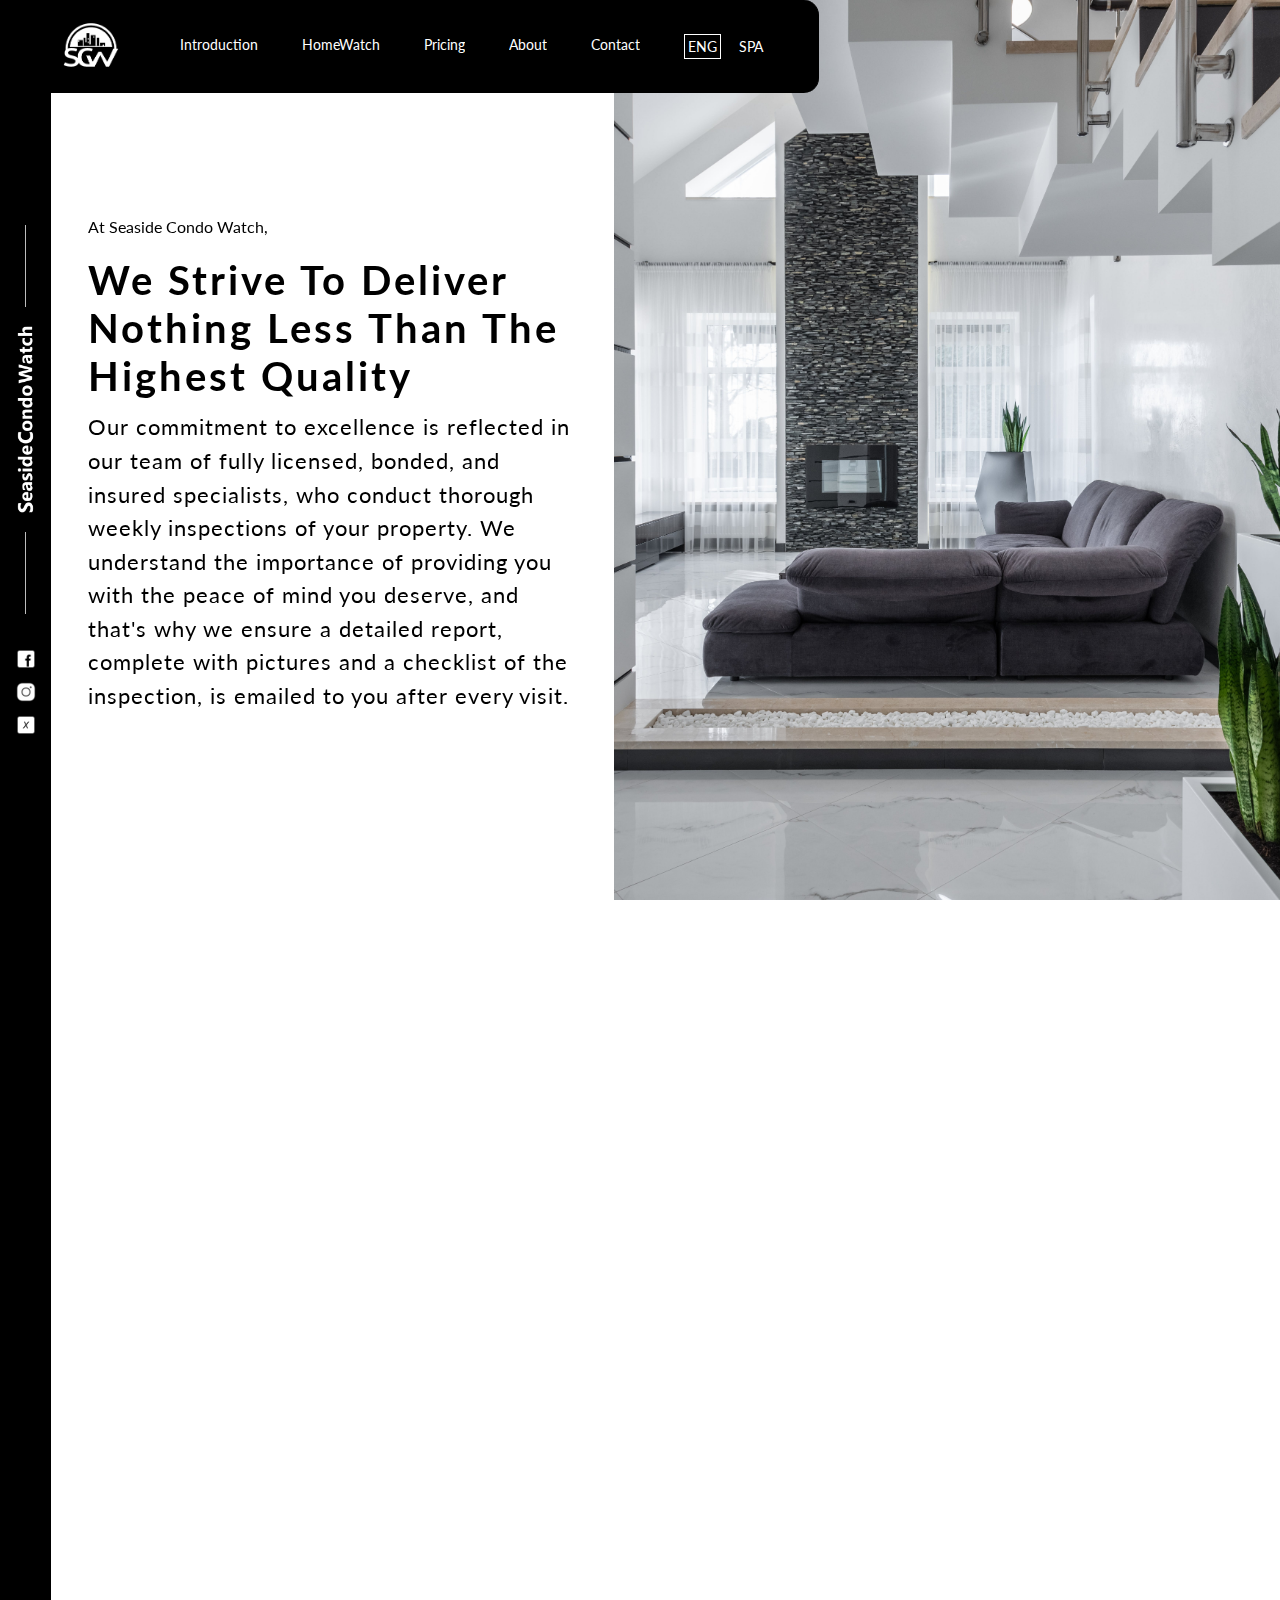
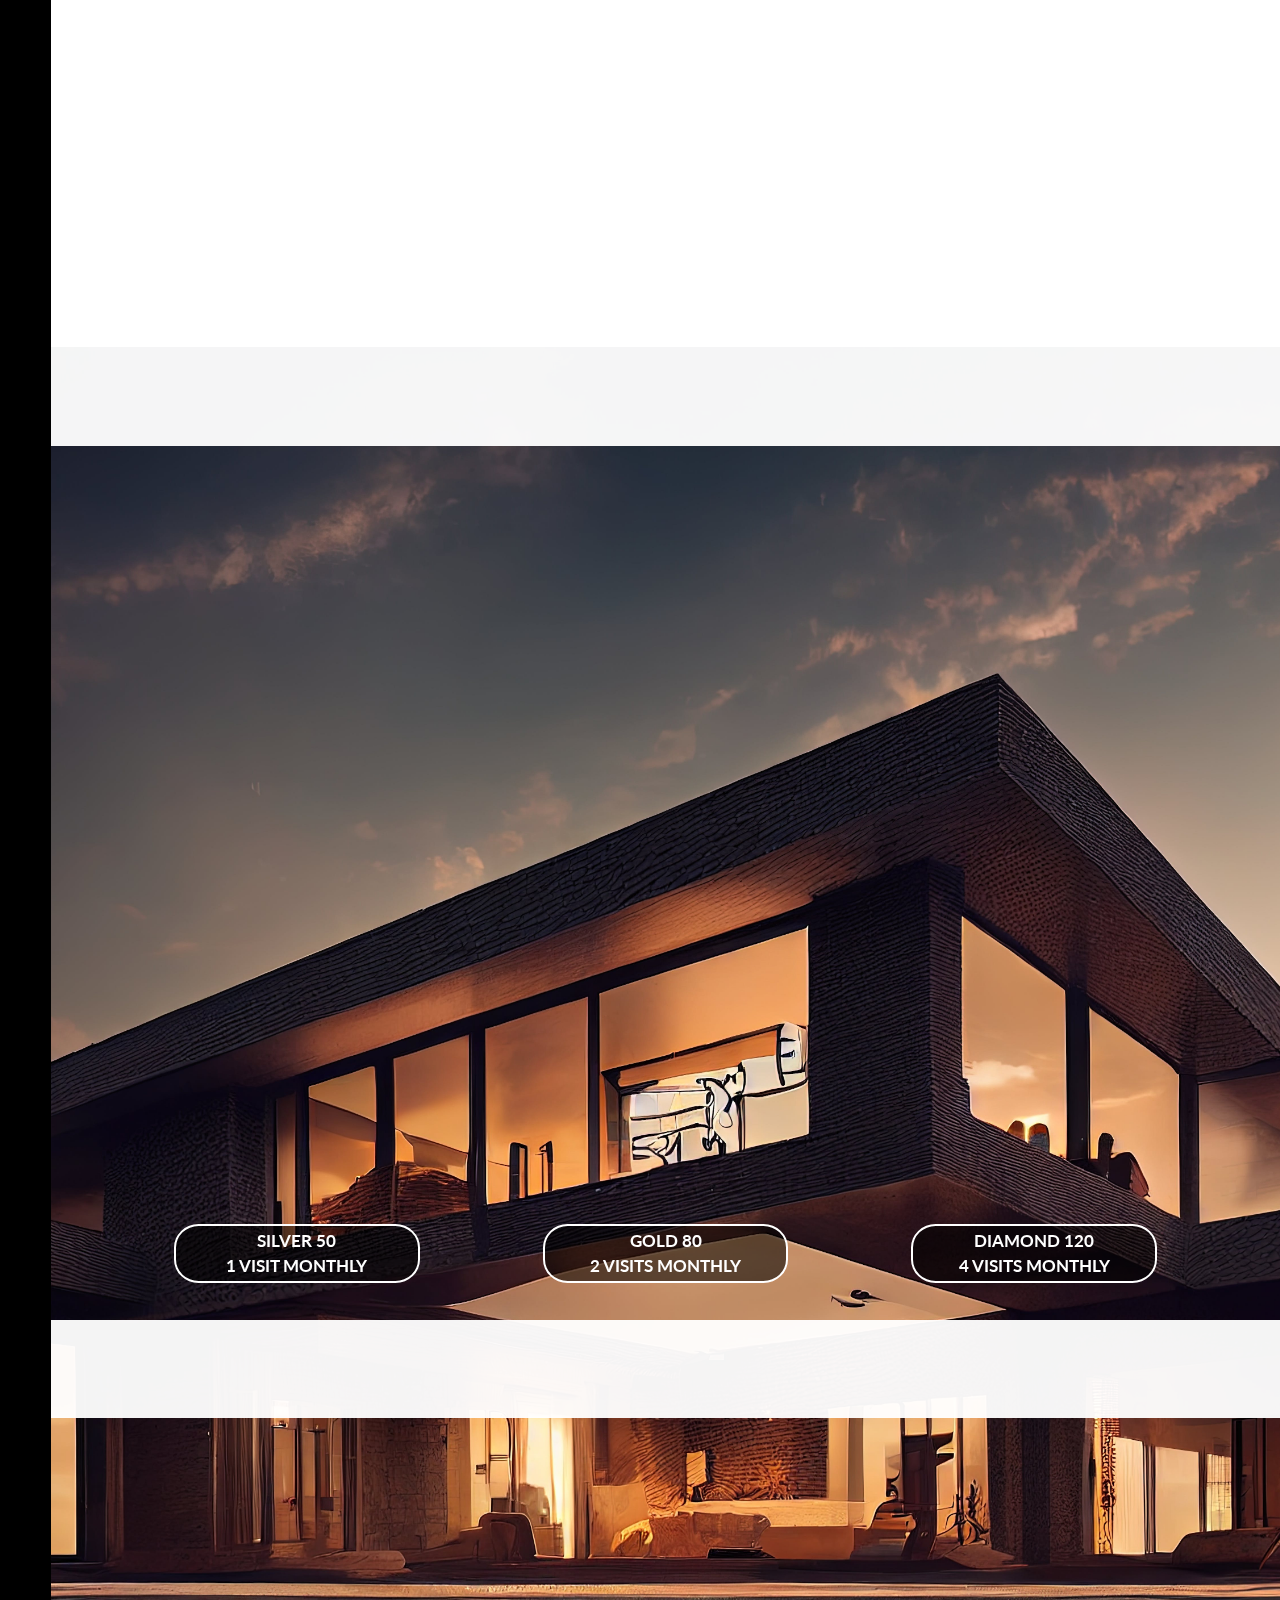
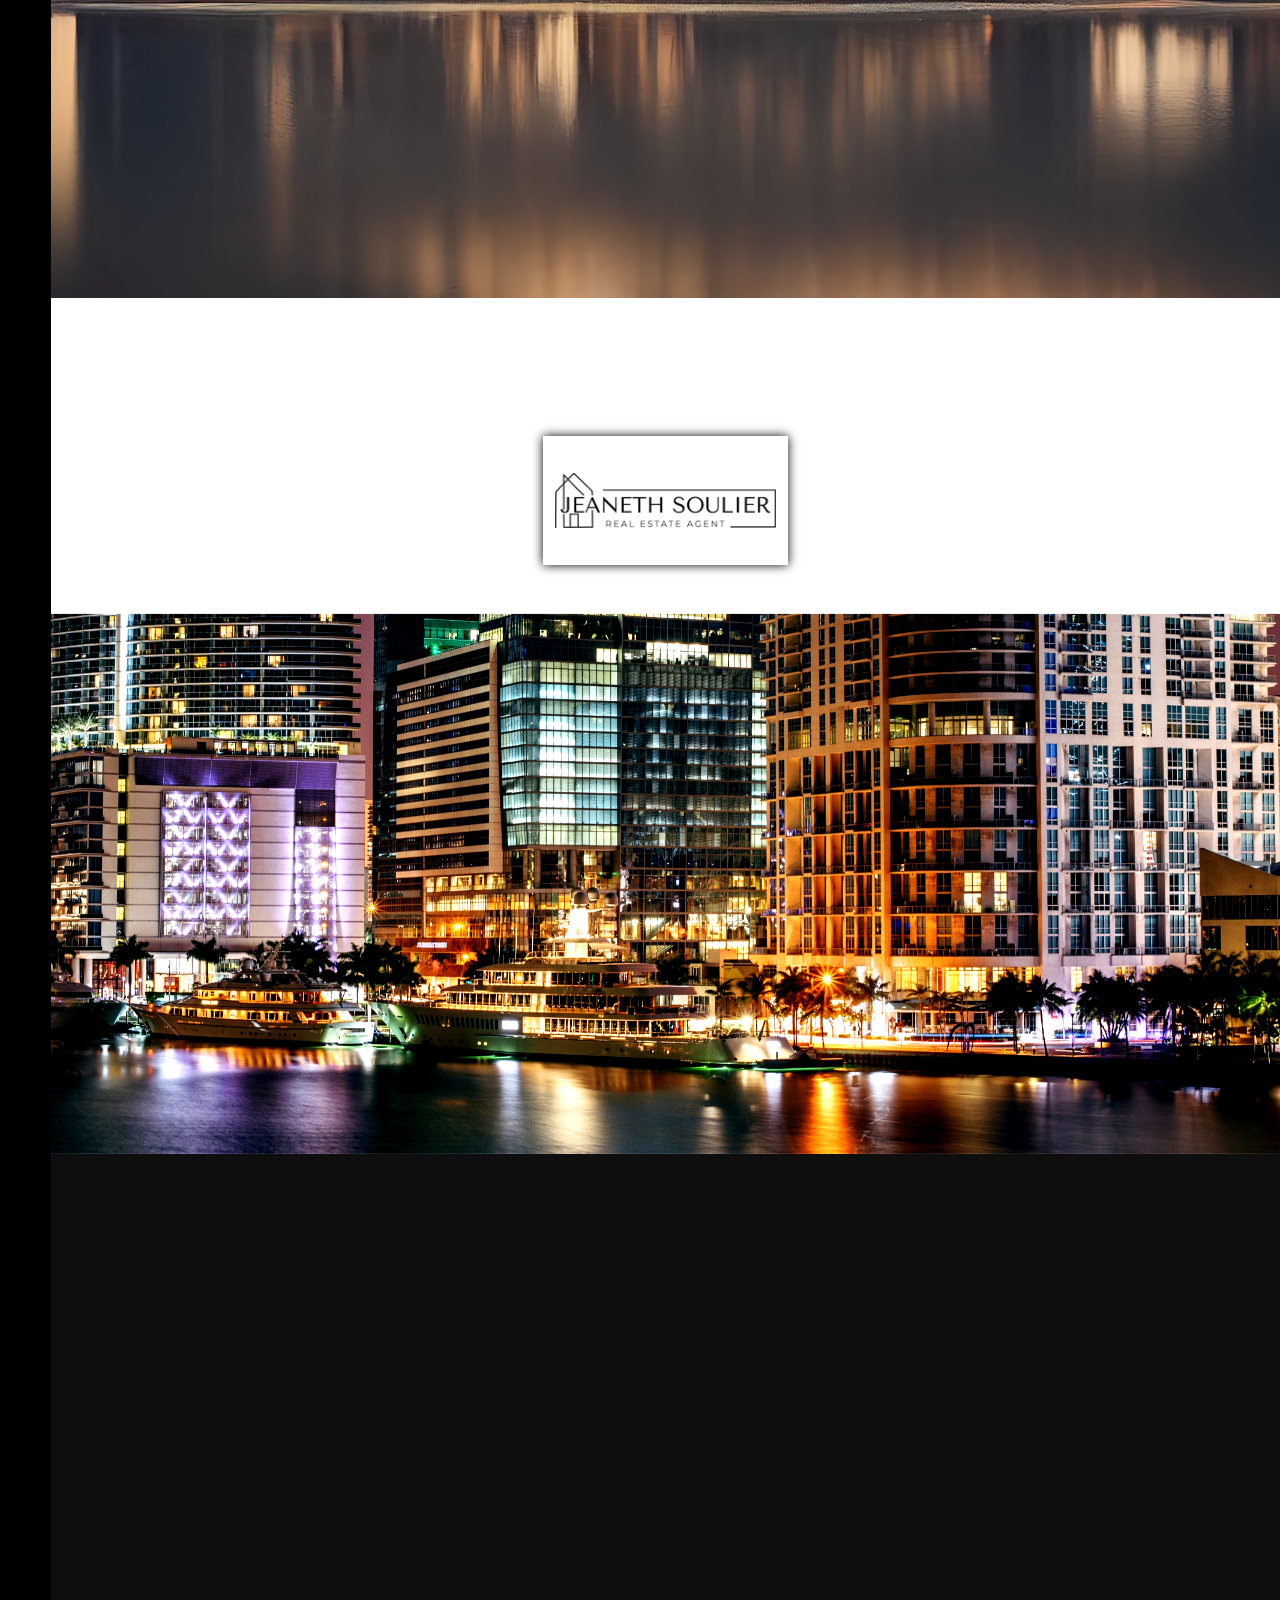
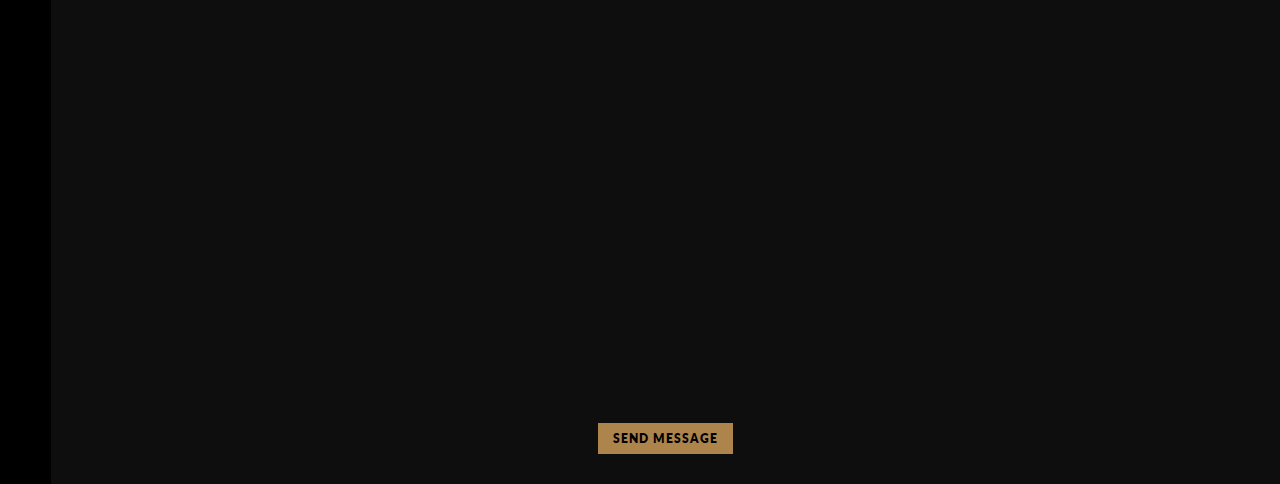
==== Coastal/index.html @ 07232a29 "Act" ====
<!DOCTYPE html>
<html lang="en">
  <head>
    <meta charset="UTF-8" />
    <meta name="viewport" content="width=device-width, initial-scale=1.0" />
    <meta name="format-detection" content="telephone=no">
    <link rel="preconnect" href="https://fonts.googleapis.com" />
    <link rel="preconnect" href="https://fonts.gstatic.com" crossorigin />
    <link
      href="https://fonts.googleapis.com/css2?family=Lato:ital,wght@0,300;0,400;0,700;0,900;1,300;1,400;1,700&display=swap"
      rel="stylesheet"
    />

    <link rel="stylesheet" href="style.css" />
    <link rel="stylesheet" href="responsive.css" />
    <link rel="stylesheet" href="https://unpkg.com/aos@next/dist/aos.css" />
    <link
      rel="shortcut icon"
      href="./logo/DIAPOPOSITIVO_SCW - ICONO - 150PPP - 46,73 x 40,74 px.png"
      type="image/x-icon"
    />
    <title>Seaside Condo Watch</title>
  </head>

  <body id="body">
    <article class="menu" id="mantener" onclick="abrir();">
      <img src="./recursos/icons8-menú-50.png" alt="" />
    </article>
    <section class="menuResponsive" id="aparecer">
      <article class="logoMenuResponsive">
        <img
          src="./logo/DIAPOPOSITIVO_SCW - ICONO - 150PPP - 46,73 x 40,74 px.png"
          alt=""
        />
      </article>
      <article class="menuResponsiveEnlace">
        <img src="./recursos/bombilla.png" alt="" />
        <a href="#introduction">Introduction</a>
      </article>
      <article class="menuResponsiveEnlace">
        <img src="./recursos/homa.png" alt="" />
        <a href="#home">HomeWatch</a>
      </article>
      <article class="menuResponsiveEnlace">
        <img src="./recursos/signo-de-dolar.png" alt="" />
        <a href="#pricings">Pricing</a>
      </article>
      <article class="menuResponsiveEnlace">
        <img src="./recursos/grupo.png" alt="" />
        <a href="#abouts">About</a>
      </article>
      <article class="menuResponsiveEnlace">
        <img src="./recursos/contactos.png" alt="" />
        <a href="#contact">Contact</a>
      </article>
      <article class="menuResponsiveEnlace">
        <img src="./recursos/icons8-geografía-50.png" alt="" />
        <article class="lenguage lenguage--a">
          <a class="usResponsive" href="./index.html">ENG</a>
          <a class="espResponsive" href="./index_spanish.html">SPA</a>
        </article>
      </article>
      <article class="flexIcons" id="flexContact">
        <a href=""
          ><img
            class="imgFlexIcons"
            src="./recursos/icons8-facebook-50.png"
            alt=""
        /></a>
        <a href=""
          ><img
            class="imgFlexIcons"
            src="./recursos/icons8-instagram-505.png"
            alt=""
        /></a>
        <a href=""
          ><img
            class="imgFlexIcons"
            src="./recursos/icons8-coordenada-x-50.png"
            alt=""
        /></a>
      </article>
      <article class="nombreLogoFooterResponsive">
        <img
          src="./logo/DIAPOPOSITIVO_SCW - LOGOTIPO - 150PPP - 165,66 x 27,73 px.png"
          alt=""
        />
      </article>
    </section>
    <aside class="bordeNegro" id="desplegable">
      <section class="bordesNegross">
        <article class="seccionMarca">
          <div class="separador"></div>
          <section class="tituloMarca">
            <img
              src="./logo/DIAPOPOSITIVO_SCW - LOGOTIPO 90°- 150PPP - 27,73 x 165,66 px.png"
              alt=""
            />
          </section>
          <div class="separador"></div>
        </article>

        <article class="seccionImg">
          <a href=""
            ><img src="./recursos/icons8-facebook-50.png" alt="" width="20px"
          /></a>
          <a href=""
            ><img src="./recursos/icons8-instagram-505.png" alt="" width="20px"
          /></a>
          <a href=""
            ><img
              src="./recursos/icons8-coordenada-x-50.png"
              alt=""
              width="20px"
          /></a>
        </article>
      </section>
    </aside>
    <div class="contenidoPagina" id="paginaPrincipal">
      <div class="cristal" id="cristal"></div>
      <header class="header">
        <nav class="navegador">
          <article class="logo">
            <img
              src="./logo/DIAPOPOSITIVO_SCW - ICONO - 150PPP - 46,73 x 40,74 px.png"
              alt=""
              width="80px"
            />
          </article>
          <article class="enlacesNavegador">
            <article class="contenedorEnlacesNavegador">
              <a href="#introduction">Introduction</a>
              <section class="subrayado"></section>
            </article>
            <article class="contenedorEnlacesNavegador">
              <a href="#home">HomeWatch</a>
              <section class="subrayado"></section>
            </article>
            <article class="contenedorEnlacesNavegador">
              <a href="#pricings">Pricing</a>
              <section class="subrayado"></section>
            </article>
            <article class="contenedorEnlacesNavegador">
              <a href="#abouts">About</a>
              <section class="subrayado"></section>
            </article>
            <article class="contenedorEnlacesNavegador">
              <a href="#contact">Contact</a>
              <section class="subrayado"></section>
            </article>
            <article class="lenguage">
              <a class="us" href="./index.html">ENG</a>
              <a class="esp" href="./index_spanish.html">SPA</a>
            </article>
          </article>
        </nav>
        <main class="principalPagina" id="introduction">
          <section
            class="textoContenidoPrincipal"
            data-aos="fade-right"
            data-aos-duration="1000"
            data-aos-easing="ease-in-out"
            data-aos-delay="50"
          >
            <p>At Seaside Condo Watch,</p>
            <h1>we strive to deliver nothing less than the highest quality</h1>
            <p class="parrafo">
              Our commitment to excellence is reflected in our team of fully
              licensed, bonded, and insured specialists, who conduct thorough
              weekly inspections of your property. We understand the importance
              of providing you with the peace of mind you deserve, and that's
              why we ensure a detailed report, complete with pictures and a
              checklist of the inspection, is emailed to you after every visit.
            </p>
            <!-- <a href="" class="estiloBotones">Contact</a> -->
          </section>
          <section class="contenidoPrincipal">
            <article
              class="contenedorLetrasResponsive"
              data-aos="fade-right"
              data-aos-duration="1000"
              data-aos-easing="ease-in-out"
            >
              <article class="logo_Nombre">
                <img
                  src="./logo/DIAPOPOSITIVO_SCW - IMAGOTIPO - 150PPP - 200 x 40,23 px.png"
                  alt=""
                  width="1000px"
                />
              </article>
              <p>At SeaSideCondoWatch,</p>
              <h1>
                We strive to deliver nothing less than the highest quality
              </h1>
              <p class="parrafo parrafo--a">
                Our commitment to excellence is reflected in our team of fully
                licensed, bonded, and insured specialists, who conduct thorough
                weekly inspections of your property. We understand the
                importance of providing you with the peace of mind you deserve,
                and that's why we ensure a detailed report, complete with
                pictures and a checklist of the inspection, is emailed to you
                after every visit.
              </p>
              <!-- <a href="" class="estiloBotones estiloBotones--b">Contact</a> -->
            </article>
          </section>
        </main>
      </header>
      <div class="contenedorUno" id="home">
        <section class="imagenContenedorUno">
          <img
            src="./recursos/pexels-jonathan-borba-5563472.jpg"
            alt=""
            class="parrafo"
            data-aos="fade-right"
            data-aos-duration="1000"
            data-aos-easing="ease-in-out"
          />
        </section>
        <section class="textoContenedorUno">
          <article
            class="titulosh1"
            data-aos="fade-left"
            data-aos-duration="1000"
            data-aos-easing="ease-in-out"
          >
            <h1 class="primeraParteTitulo">
              Our primary <span class="spanFocus">focus</span>
            </h1>
          </article>

          <p
            data-aos="fade-left"
            data-aos-duration="1000"
            data-aos-easing="ease-in-out"
          >
            is on our seasonal Pompano Beach residents, as we recognize the significance of
            ensuring that your property is well-taken care of even in your
            absence. We are here to provide you with the reassurance that your
            home is being meticulously looked after while you are away.
          </p>
          <section class="navegadorInterno">
            <article class="contenedorGrid">
              <articleb
                class="grid--a"
                data-aos="fade-down"
                data-aos-duration="1000"
                data-aos-easing="ease-in-out"
              ></articleb>
              <article
                class="grid--b"
                data-aos="fade-up"
                data-aos-duration="1000"
                data-aos-easing="ease-in-out"
              ></article>
              <article
                class="grid--c"
                data-aos="fade-left"
                data-aos-duration="1000"
                data-aos-easing="ease-in-out"
              ></article>
            </article>
          </section>
        </section>
      </div>
      <div class="megapadre" id="pricings">
        <div class="contenedorServicios">
          <section class="contenedorTituloServicios">
            <h1
              data-aos="fade-right"
              data-aos-duration="900"
              data-aos-easing="ease-in-out"
            >
              VISIT <span class="spanFocus">CHECKLIST</span>
            </h1>
          </section>
          <section class="tarjetaPrograma">
            <section
              class="cartsProgram"
              data-aos="fade-up"
              data-aos-duration="1000"
              data-aos-easing="ease-in-out"
            >
              <section class="numberscart">
                <img src="./recursos/icons8-casa-50.png" alt="" />
              </section>
              <section class="list">
                <h3>HVAC System:</h3>
                <article class="listcheck">
                  <img
                    src="./recursos/icons8-marca-de-verificación-50.png"
                    alt=""
                  />
                  <h5>Inspect air conditioning.</h5>
                </article>
                <article class="listcheck">
                  <img
                    src="./recursos/icons8-marca-de-verificación-50.png"
                    alt=""
                  />
                  <h5>Check temperature and humidity levels.</h5>
                </article>
                <article class="listcheck">
                  <img
                    src="./recursos/icons8-marca-de-verificación-50.png"
                    alt=""
                  />
                  <h5>Monitor air filter condition.</h5>
                </article>
              </section>
              <section class="margin"></section>
              <section class="list">
                <h3>Kitchen:</h3>
                <article class="listcheck">
                  <img
                    src="./recursos/icons8-marca-de-verificación-50.png"
                    alt=""
                  />
                  <h5>Check the functionality of kitchen appliances.</h5>
                </article>
              </section>
              <section class="margin"></section>
              <section class="list">
                <h3>Plumbing:</h3>
                <article class="listcheck">
                  <img
                    src="./recursos/icons8-marca-de-verificación-50.png"
                    alt=""
                  />
                  <h5>Run water in toilets, showers, and sinks.</h5>
                </article>
                <article class="listcheck">
                  <img
                    src="./recursos/icons8-marca-de-verificación-50.png"
                    alt=""
                  />
                  <h5>Operate garbage disposal.</h5>
                </article>
                <article class="listcheck">
                  <img
                    src="./recursos/icons8-marca-de-verificación-50.png"
                    alt=""
                  />
                  <h5>Check for water leaks.</h5>
                </article>
              </section>
            </section>
            <section
              class="cartsProgram"
              data-aos="fade-up"
              data-aos-duration="1000"
              data-aos-easing="ease-in-out"
            >
              <section class="numberscart">
                <img src="./recursos/icons8-apartments-50.png" alt="" />
              </section>
              <section class="list">
                <h3>Mold and Moisture:</h3>
                <article class="listcheck">
                  <img
                    src="./recursos/icons8-marca-de-verificación-50.png"
                    alt=""
                  />
                  <h5>Inspect for mold and moisture.</h5>
                </article>
              </section>
              <section class="margin"></section>
              <section class="list">
                <h3>Mail and Security:</h3>
                <article class="listcheck">
                  <img
                    src="./recursos/icons8-marca-de-verificación-50.png"
                    alt=""
                  />
                  <h5>Empty mailbox.</h5>
                </article>
                <article class="listcheck">
                  <img
                    src="./recursos/icons8-marca-de-verificación-50.png"
                    alt=""
                  />
                  <h5>Ensure windows and doors are locked.</h5>
                </article>
                <article class="listcheck">
                  <img
                    src="./recursos/icons8-marca-de-verificación-50.png"
                    alt=""
                  />
                  <h5>ECheck the breaker box.</h5>
                </article>
              </section>
              <section class="margin"></section>
              <section class="list">
                <h3>Utilities:</h3>
                <article class="listcheck">
                  <img
                    src="./recursos/icons8-marca-de-verificación-50.png"
                    alt=""
                  />
                  <h5>Check water and heating systems.</h5>
                </article>
                <article class="listcheck">
                  <img
                    src="./recursos/icons8-marca-de-verificación-50.png"
                    alt=""
                  />
                  <h5>Turn off the main water valve.</h5>
                </article>
                <article class="listcheck">
                  <img
                    src="./recursos/icons8-marca-de-verificación-50.png"
                    alt=""
                  />
                  <h5>Run the dishwasher after prolonged inactivity.</h5>
                </article>
              </section>
            </section>
            <section
              class="cartsProgram"
              data-aos="fade-up"
              data-aos-duration="1000"
              data-aos-easing="ease-in-out"
            >
              <section class="numberscart">
                <img src="./recursos/icons8-apartments-502.png" alt="" />
              </section>
              <section class="list">
                <h3>Safety and Security:</h3>
                <article class="listcheck">
                  <img
                    src="./recursos/icons8-marca-de-verificación-50.png"
                    alt=""
                  />
                  <h5>Inspect the exterior for signs of wear or bugs.</h5>
                </article>
                <article class="listcheck">
                  <img
                    src="./recursos/icons8-marca-de-verificación-50.png"
                    alt=""
                  />
                  <h5>Ensure the car battery is healthy.</h5>
                </article>
                <article class="listcheck">
                  <img
                    src="./recursos/icons8-marca-de-verificación-50.png"
                    alt=""
                  />
                  <h5>Check for insects or bugs inside the condo.</h5>
                </article>
              </section>
              <section class="margin"></section>
              <section class="list">
                <h3>General Maintenance:</h3>
                <article class="listcheck">
                  <img
                    src="./recursos/icons8-marca-de-verificación-50.png"
                    alt=""
                  />
                  <h5>Hold and manage mail and packages.</h5>
                </article>
                <article class="listcheck">
                  <img
                    src="./recursos/icons8-marca-de-verificación-50.png"
                    alt=""
                  />
                  <h5>Reset clocks after power outages.</h5>
                </article>
              </section>
              <section class="margin"></section>
              <section class="list">
                <h3>Special Additional Services:</h3>
                <article class="listcheck">
                  <img
                    src="./recursos/icons8-marca-de-verificación-50.png"
                    alt=""
                  />
                  <h5>Assist with arrival preparations.</h5>
                </article>
                <article class="listcheck">
                  <img
                    src="./recursos/icons8-marca-de-verificación-50.png"
                    alt=""
                  />
                  <h5>Accept furniture deliveries.</h5>
                </article>
                <article class="listcheck">
                  <img
                    src="./recursos/icons8-marca-de-verificación-50.png"
                    alt=""
                  />
                  <h5>Storm - Hurricane Prep & Post Preparedness.</h5>
                </article>
                <article class="listcheck">
                  <img
                    src="./recursos/icons8-marca-de-verificación-50.png"
                    alt=""
                  />
                  <h5>Handyman, Cleaning, Transportation, Supermarket</h5>
                </article>
              </section>
            </section>
          </section>
          <section class="buttomsPrograms">
            <a class="estiloBotones" href="#contact">
              <p>Silver 50</p>
              <p>1 Visit Monthly</p>
            </a>
            <a class="estiloBotones" href="#contact">
              <p>Gold 80</p>
              <p>2 Visits Monthly</p>
            </a>
            <a class="estiloBotones" href="#contact">
              <p>Diamond 120</p>
              <p>4 Visits Monthly</p>
            </a>
          </section>
        </div>
        <div class="contenedorGonzo" id="abouts">
          <section
            class="contenedorTituloServicios contenedorTituloServicios--a"
          >
            <h1
              data-aos="fade-right"
              data-aos-duration="1000"
              data-aos-easing="ease-in-out"
            >
              How can we<span class="spanFocus"> help you?</span>
            </h1>
          </section>
          <section class="gonzoContenido">
            <section
              class="gonzoTxt"
              data-aos="fade-right"
              data-aos-duration="1000"
              data-aos-easing="ease-in-out"
            >
              <!-- <h2>How can we help you?</h2> -->
              <p &nsbp>
                Seaside Condo Watch, LLC is centered around its Founder, Gonzalo
                Navarro, known as Gonzo, whose rich background and extensive
                25-year career have been pivotal in shaping the company. Gonzo
                has held executive roles in the Hospitality Hotel and Private
                Country Club industry, demonstrating outstanding leadership and
                a deep understanding of property management complexities. His
                experience as a Florida Real Estate Professional further
                highlights his expertise, having guided clients from Florida and
                across the globe in real estate transactions.
              </p>
              <!-- <a href="" class="estiloBotones estiloBotones--d">Contact</a> -->
            </section>
            <section
              class="gonzoImg"
              data-aos="fade-left"
              data-aos-duration="1000"
              data-aos-easing="ease-in-out"
            >
              <img src="./recursos/IMG-20231113-WA0017.jpg" alt="" />
              <h2>Gonzalo Navarro</h2>
              <h4>Pompano Beach, Florida</h4>
              <p>Real Estate Professional</p>
            </section>
          </section>
        </div>
      </div>
      <div class="partner">
        <article class="contenedorTituloServicios contenedorTituloServicios--b">
          <h1
            data-aos="fade-in"
            data-aos-duration="1000"
            data-aos-easing="ease-in-out"
          >
            <a href="https://www.jeanethsoulierrealtor.com/"
              >REAL ESTATE <span class="spanFocus">PARTNER</span></a
            >
          </h1>
        </article>
        <section class="imgPartner">
          <a href="https://www.jeanethsoulierrealtor.com/"
            ><img src="./recursos/LOGO JEANETH NEGRO.webp" alt=""
          /></a>
        </section>
      </div>
      <!-- <div class="contenedorDos" >
        <section
          class="precios precios--a"
          data-aos="fade-up"
          data-aos-duration="1000"
          data-aos-easing="ease-in-out"
          id="pricings"
        >
          <article class="contenedorPrecios">
            <h2>Silver Program</h2>
            <article class="arrow">
              <img src="./recursos/icons8-izquierda-60.png" alt="" />
              <h3>Hover</h3>
            </article>
          </article>
          <article class="desaparece">
            <article class="desapareceImg"></article>
            <section class="desapareceTxt">
              <article class="desapareceTxtTitulo">
                <h2>50$</h2>
              </article>
              <article class="desapareceTxtTitulo2">
                <h3>Per Visit</h3>
              </article>
              <section class="listaItems">
                <article class="checklist">
                  <img
                    src="./recursos/icons8-casilla-de-verificación-marcada-50.png"
                    alt=""
                  />
                  <p>Inspect AC, Temperature, Humidity, and Air filter.</p>
                </article>

                <article class="checklist">
                  <img
                    src="./recursos/icons8-casilla-de-verificación-marcada-50.png"
                    alt=""
                  />
                  <p>Replacement of AC filter.</p>
                </article>

                <article class="checklist">
                  <img
                    src="./recursos/icons8-casilla-de-verificación-marcada-50.png"
                    alt=""
                  />
                  <p>Run water in toilets, showers, and sinks</p>
                </article>

                <article class="checklist">
                  <img
                    src="./recursos/icons8-casilla-de-verificación-marcada-50.png"
                    alt=""
                  />
                  <p>Run garbage disposal</p>
                </article>

                <article class="checklist">
                  <img
                    src="./recursos/icons8-casilla-de-verificación-marcada-50.png"
                    alt=""
                  />
                  <p>Water Plants. Apply nutrients</p>
                </article>
                <article class="checklist">
                  <img
                    src="./recursos/icons8-casilla-de-verificación-marcada-50.png"
                    alt=""
                  />
                  <p>Check for water leaks</p>
                </article>
                <article class="checklist">
                  <img
                    src="./recursos/icons8-casilla-de-verificación-marcada-50.png"
                    alt=""
                  />
                  <p>Check for mold and moisture</p>
                </article>
                <article class="checklist">
                  <img
                    src="./recursos/icons8-casilla-de-verificación-marcada-50.png"
                    alt=""
                  />
                  <p>Monitor landscape and pool water/level, if any</p>
                </article>
                <article class="checklist">
                  <img
                    src="./recursos/icons8-casilla-de-verificación-marcada-50.png"
                    alt=""
                  />
                  <p>Empty mailbox</p>
                </article>
               
               
                
                <a href="" class="estiloBotones estiloBotones--a">Contact</a>
              </section>
            </section>
          </article>
        </section>
        <section
          class="precios precios--b"
          data-aos="fade-up"
          data-aos-duration="1000"
          data-aos-easing="ease-in-out"
          data-aos-delay="200"
        >
          <article class="contenedorPrecios">
            <h2>Gold Program</h2>
            <article class="arrow">
              <img src="./recursos/icons8-izquierda-60.png" alt="" />
              <h3>Hover</h3>
            </article>
          </article>
          <article class="desaparece">
            <article class="desapareceImg desapareceImg--b"></article>
            <section class="desapareceTxt">
              <article class="desapareceTxtTitulo">
                <h2>80$</h2>
              </article>
              <article class="desapareceTxtTitulo2">
                <h3>2 Visits Monthly</h3>
              </article>
              <section class="listaItems">
                <article class="checklist">
                  <img
                    src="./recursos/icons8-casilla-de-verificación-marcada-50.png"
                    alt=""
                  />
                  <p>Inspect AC, Temperature, Humidity, and Air filter.</p>
                </article>

                <article class="checklist">
                  <img
                    src="./recursos/icons8-casilla-de-verificación-marcada-50.png"
                    alt=""
                  />
                  <p>Replacement of AC filter.</p>
                </article>

                <article class="checklist">
                  <img
                    src="./recursos/icons8-casilla-de-verificación-marcada-50.png"
                    alt=""
                  />
                  <p>Run water in toilets, showers, and sinks</p>
                </article>

                <article class="checklist">
                  <img
                    src="./recursos/icons8-casilla-de-verificación-marcada-50.png"
                    alt=""
                  />
                  <p>Run garbage disposal</p>
                </article>

                <article class="checklist">
                  <img
                    src="./recursos/icons8-casilla-de-verificación-marcada-50.png"
                    alt=""
                  />
                  <p>Water Plants. Apply nutrients</p>
                </article>
                <article class="checklist">
                  <img
                    src="./recursos/icons8-casilla-de-verificación-marcada-50.png"
                    alt=""
                  />
                  <p>Check for water leaks</p>
                </article>
                <article class="checklist">
                  <img
                    src="./recursos/icons8-casilla-de-verificación-marcada-50.png"
                    alt=""
                  />
                  <p>Check for mold and moisture</p>
                </article>
                <article class="checklist">
                  <img
                    src="./recursos/icons8-casilla-de-verificación-marcada-50.png"
                    alt=""
                  />
                  <p>Monitor landscape and pool water/level, if any</p>
                </article>
      
               
               

                <a href="" class="estiloBotones estiloBotones--a">Contact</a>
              </section>
            </section>
          </article>
        </section>
        <section
          class="precios precios--c"
          data-aos="fade-up"
          data-aos-duration="1000"
          data-aos-easing="ease-in-out"
          data-aos-delay="400"
        >
          <article class="contenedorPrecios">
            <h2>Diamond Program</h2>
            <article class="arrow">
              <img src="./recursos/icons8-izquierda-60.png" alt="" />
              <h3>Hover</h3>
            </article>
          </article>
          <article class="desaparece">
            <article class="desapareceImg desapareceImg--c"></article>
            <section class="desapareceTxt">
              <article class="desapareceTxtTitulo">
                <h2>120$</h2>
              </article>
              <article class="desapareceTxtTitulo2">
                <h3>4 Visits Monthly</h3>
              </article>
              <section class="listaItems">
                <article class="checklist">
                  <img
                    src="./recursos/icons8-casilla-de-verificación-marcada-50.png"
                    alt=""
                  />
                  <p>Inspect AC, Temperature, Humidity, and Air filter.</p>
                </article>

                <article class="checklist">
                  <img
                    src="./recursos/icons8-casilla-de-verificación-marcada-50.png"
                    alt=""
                  />
                  <p>Replacement of AC filter.</p>
                </article>

                <article class="checklist">
                  <img
                    src="./recursos/icons8-casilla-de-verificación-marcada-50.png"
                    alt=""
                  />
                  <p>Run water in toilets, showers, and sinks</p>
                </article>

                <article class="checklist">
                  <img
                    src="./recursos/icons8-casilla-de-verificación-marcada-50.png"
                    alt=""
                  />
                  <p>Run garbage disposal</p>
                </article>

                <article class="checklist">
                  <img
                    src="./recursos/icons8-casilla-de-verificación-marcada-50.png"
                    alt=""
                  />
                  <p>Water Plants. Apply nutrients</p>
                </article>
                <article class="checklist">
                  <img
                    src="./recursos/icons8-casilla-de-verificación-marcada-50.png"
                    alt=""
                  />
                  <p>Check for water leaks</p>
                </article>
                <article class="checklist">
                  <img
                    src="./recursos/icons8-casilla-de-verificación-marcada-50.png"
                    alt=""
                  />
                  <p>Check for mold and moisture</p>
                </article>
                <article class="checklist">
                  <img
                    src="./recursos/icons8-casilla-de-verificación-marcada-50.png"
                    alt=""
                  />
                  <p>Monitor landscape and pool water/level, if any</p>
                </article>
   
               
            

                <a href="" class="estiloBotones estiloBotones--a">Contact</a>
              </section>
            </section>
          </article>
        </section>
      </div>
      <div class="contenedorUno contenedorUno--a" id="pricing">
        <article
        class="titulosh1"
        data-aos="fade-left"
        data-aos-duration="1000"
        data-aos-easing="ease-in-out"
       
      >
        <h1 class="primeraParteTitulo primeraParteTitulo--a">Choose Your <span class="spanFocus">Program</span></h1>

      </article>
      <section class="cartPrecios" data-aos="fade-up"
      data-aos-duration="1000"
      data-aos-easing="ease-in-out">
       
        <article class="imgPricing">
      
        </article>

        <article class="itemsTools">
          <section class="desapareceTxt desapareceTxt--a">
          
            <article class="desapareceTxtTitulo">
              <h2>50$</h2>
            </article>
            <article class="desapareceTxtTitulo2">
              <h3>Per Visit </h3>
            </article>
            <article class="desapareceTxtTitulo desapareceTxtTitulo--a">
              <h2>Silver Program</h2>
            </article>
            <section class="listaItems listaItems--a">
              <article class="checklist">
                <img
                  src="./recursos/icons8-casilla-de-verificación-marcada-50.png"
                  alt=""
                />
                <p>Inspect AC, Temperature, Humidity, and Air filter.</p>
              </article>

              <article class="checklist">
                <img
                  src="./recursos/icons8-casilla-de-verificación-marcada-50.png"
                  alt=""
                />
                <p>Replacement of AC filter.</p>
              </article>

              <article class="checklist">
                <img
                  src="./recursos/icons8-casilla-de-verificación-marcada-50.png"
                  alt=""
                />
                <p>Run water in toilets, showers, and sinks</p>
              </article>

              <article class="checklist">
                <img
                  src="./recursos/icons8-casilla-de-verificación-marcada-50.png"
                  alt=""
                />
                <p>Run garbage disposal</p>
              </article>

              <article class="checklist">
                <img
                  src="./recursos/icons8-casilla-de-verificación-marcada-50.png"
                  alt=""
                />
                <p>Water Plants. Apply nutrients</p>
              </article>
              <article class="checklist">
                <img
                  src="./recursos/icons8-casilla-de-verificación-marcada-50.png"
                  alt=""
                />
                <p>Check for water leaks</p>
              </article>
              <article class="checklist">
                <img
                  src="./recursos/icons8-casilla-de-verificación-marcada-50.png"
                  alt=""
                />
                <p>Check for mold and moisture</p>
              </article>
              <article class="checklist">
                <img
                  src="./recursos/icons8-casilla-de-verificación-marcada-50.png"
                  alt=""
                />
                <p>Monitor landscape and pool water/level, if any</p>
              </article>
 
             
          

              <a href="" class="estiloBotones estiloBotones--c">Contact</a>
            </section>

        </article>

      </section>

      <section class="cartPrecios" data-aos="fade-up"
      data-aos-duration="1000"
      data-aos-easing="ease-in-out">
        <article class="imgPricing imgPricing--a">
      
        </article>

        <article class="itemsTools">
          <section class="desapareceTxt desapareceTxt--a">
            <article class="desapareceTxtTitulo">
              <h2>80$</h2>
            </article>
            <article class="desapareceTxtTitulo2">
              <h3>2 Visits Monthly</h3>
            </article>
            <article class="desapareceTxtTitulo desapareceTxtTitulo--a">
              <h2>Golden Program</h2>
            </article>
            <section class="listaItems listaItems--a">
              <article class="checklist">
                <img
                  src="./recursos/icons8-casilla-de-verificación-marcada-50.png"
                  alt=""
                />
                <p>Inspect AC, Temperature, Humidity, and Air filter.</p>
              </article>

              <article class="checklist">
                <img
                  src="./recursos/icons8-casilla-de-verificación-marcada-50.png"
                  alt=""
                />
                <p>Replacement of AC filter.</p>
              </article>

              <article class="checklist">
                <img
                  src="./recursos/icons8-casilla-de-verificación-marcada-50.png"
                  alt=""
                />
                <p>Run water in toilets, showers, and sinks</p>
              </article>

              <article class="checklist">
                <img
                  src="./recursos/icons8-casilla-de-verificación-marcada-50.png"
                  alt=""
                />
                <p>Run garbage disposal</p>
              </article>

              <article class="checklist">
                <img
                  src="./recursos/icons8-casilla-de-verificación-marcada-50.png"
                  alt=""
                />
                <p>Water Plants. Apply nutrients</p>
              </article>
              <article class="checklist">
                <img
                  src="./recursos/icons8-casilla-de-verificación-marcada-50.png"
                  alt=""
                />
                <p>Check for water leaks</p>
              </article>
              <article class="checklist">
                <img
                  src="./recursos/icons8-casilla-de-verificación-marcada-50.png"
                  alt=""
                />
                <p>Check for mold and moisture</p>
              </article>
              <article class="checklist">
                <img
                  src="./recursos/icons8-casilla-de-verificación-marcada-50.png"
                  alt=""
                />
                <p>Monitor landscape and pool water/level, if any</p>
              </article>
 
             
          

              <a href="" class="estiloBotones estiloBotones--c">Contact</a>
            </section>

        </article>

      </section>

      <section class="cartPrecios" data-aos="fade-up"
      data-aos-duration="1000"
      data-aos-easing="ease-in-out">
        <article class="imgPricing imgPricing--b">
      
        </article>

        <article class="itemsTools">
          <section class="desapareceTxt desapareceTxt--a">
            <article class="desapareceTxtTitulo">
              <h2>120$</h2>
            </article>
            <article class="desapareceTxtTitulo2">
              <h3>4 Visits Monthly</h3>
            </article>
            <article class="desapareceTxtTitulo desapareceTxtTitulo--a">
              <h2>Diamond Program</h2>
            </article>
            <section class="listaItems listaItems--a">
              <article class="checklist">
                <img
                  src="./recursos/icons8-casilla-de-verificación-marcada-50.png"
                  alt=""
                />
                <p>Inspect AC, Temperature, Humidity, and Air filter.</p>
              </article>

              <article class="checklist">
                <img
                  src="./recursos/icons8-casilla-de-verificación-marcada-50.png"
                  alt=""
                />
                <p>Replacement of AC filter.</p>
              </article>

              <article class="checklist">
                <img
                  src="./recursos/icons8-casilla-de-verificación-marcada-50.png"
                  alt=""
                />
                <p>Run water in toilets, showers, and sinks</p>
              </article>

              <article class="checklist">
                <img
                  src="./recursos/icons8-casilla-de-verificación-marcada-50.png"
                  alt=""
                />
                <p>Run garbage disposal</p>
              </article>

              <article class="checklist">
                <img
                  src="./recursos/icons8-casilla-de-verificación-marcada-50.png"
                  alt=""
                />
                <p>Water Plants. Apply nutrients</p>
              </article>
              <article class="checklist">
                <img
                  src="./recursos/icons8-casilla-de-verificación-marcada-50.png"
                  alt=""
                />
                <p>Check for water leaks</p>
              </article>
              <article class="checklist">
                <img
                  src="./recursos/icons8-casilla-de-verificación-marcada-50.png"
                  alt=""
                />
                <p>Check for mold and moisture</p>
              </article>
              <article class="checklist">
                <img
                  src="./recursos/icons8-casilla-de-verificación-marcada-50.png"
                  alt=""
                />
                <p>Monitor landscape and pool water/level, if any</p>
              </article>
 
             
          

              <a href="" class="estiloBotones estiloBotones--c">Contact</a>
            </section>

        </article>

      </section>


      </div>
      <div class="contenedorTres" >
        <article class="txtGonzo" id="abouts">
          <p
            class="parrafo1"
            data-aos="fade-right"
            data-aos-duration="1000"
            data-aos-easing="ease-in-out"
            data-aos-delay="0"
          >
            Mr. Gonzalo Navarro, has a diverse background and extensive
            experience, brings a wealth of knowledge and expertise to
            CoastWatch, LLC operations. Born in Santiago, Chile, and raised
            in New York and Florida, his multicultural upbringing has endowed
            him with a unique perspective on the needs and expectations of our
            esteemed clientele. Mr. Navarro is a distinguished graduate of Nova
            Southeastern University, where he obtained a Bachelor of Science
            degree in Hospitality Operations Administration. With a remarkable
            career spanning over 25 years, he has held executive positions in
            the Hospitality Hotel and Private Country Club industry,
            demonstrating exceptional leadership and a deep understanding of the
            complexities of property management.
          </p>
          <article
            class="imgGonzo"
            data-aos="fade-left"
            data-aos-duration="1000"
            data-aos-easing="ease-in-out"
            data-aos-delay="0"
          >
            <img src="./recursos/IMG-20231113-WA0017.jpg" alt="" />
          </article>
        </article>
        <article class="txtGonzo">
          <article
            class="imgGonzo"
            data-aos="fade-left"
            data-aos-duration="1000"
            data-aos-easing="ease-in-out"
            data-aos-delay="0"
          >
            <img
              class="imagenModificada"
              src="./recursos/pexels-piers-olphin-12895191.jpg"
              alt=""
            />
          </article>
          <p
            class="parrafo1 parrafo1--a"
            data-aos="fade-up"
            data-aos-duration="1000"
            data-aos-easing="ease-in-out"
            data-aos-delay="0"
          >
            In addition to his extensive experience in the hospitality sector,
            Mr. Navarro has also serves as a Florida Realtor, specializing in
            Private Real Estate Equity Investments and Consulting Services. His
            comprehensive understanding of the real estate market further
            enhances Seaside Condo Watch capabilities in providing you with a
            comprehensive Home Watch Management solution.At Seaside Condo Watch, we
            recognize the growing number of property owners who possess multiple
            homes. Understanding the challenges associated with maintaining
            these properties, we aim to offer you peace of mind through our
            reliable services. In an era where relying on friends or neighbors
            to check on seasonal properties poses potential liabilities and
            inconveniences, Seaside Condo Watch, provides a trusted, professional,
            and quality service that relieves you of these worries.
          </p>
        </article>
        <article class="txtGonzo">
          <p
            class="parrafo1"
            data-aos="fade-right"
            data-aos-duration="1000"
            data-aos-easing="ease-in-out"
            data-aos-delay="0"
          >
            We remain committed to upholding our values of Quality,
            Professionalism, and Trust. We are confident in our ability to serve
            you with the utmost dedication and competence. Thank you for
            entrusting Seaside Condo Watch, LLC with the care of your seasonal
            condominiums in Pompano Beach. We look forward to serving you with
            excellence and ensuring that your properties are always in the best
            hands. <br />
            <span>Sincerely, Seaside Condo Watch, LLC</span>
          </p>
          <article
            class="imgGonzo"
            data-aos="fade-left"
            data-aos-duration="1000"
            data-aos-easing="ease-in-out"
            data-aos-delay="0"
          >
            <img
              class="imagenModificada"
              src="./recursos/pexels-nilüfer-yılmaz-16652974.jpg"
              alt=""
            />
          </article>
        </article>
      </div>
      <div class="contenedorTres contenedorTres--a" id="about">
        <article class="fotoGonzo" data-aos="fade-right"
        data-aos-duration="1000"
        data-aos-easing="ease-in-out">

        </article>

        <article class="txtGonzo txtGonzo--a">
          <p
            class="textoMagico"
            data-aos="fade-left"
          data-aos-duration="1000"
          data-aos-easing="ease-in-out"
          >
            Mr. Gonzalo Navarro, has a diverse background and extensive
            experience, brings a wealth of knowledge and expertise to
            Seaside Condo Watch, LLC operations. <span id="textoDesaparecer">Born in Santiago, Chile, and raised
            in New York and Florida, his multicultural upbringing has endowed
            him with a unique perspective on the needs and expectations of our
            esteemed clientele. Mr. Navarro is a distinguished graduate of Nova
            Southeastern University, where he obtained a Bachelor of Science
            degree in Hospitality Operations Administration</span>. With a remarkable
            career spanning over 25 years, he has held executive positions in
            the Hospitality Hotel and Private Country Club industry,
            demonstrating exceptional leadership and a deep understanding of the
            complexities of property management.
          </p>
        
        </article>
        <article class="txtGonzo txtGonzo--a" id="textoDesaparece">
          <p
            class="textoMagico" 
            data-aos="fade-right"
          data-aos-duration="1000"
          data-aos-easing="ease-in-out"
           
          >
            In addition to his extensive experience in the hospitality sector,
            Mr. Navarro has also serves as a Florida Realtor, specializing in
            Private Real Estate Equity Investments and Consulting Services. His
            comprehensive understanding of the real estate market further
            enhances Seaside Condo Watch capabilities in providing you with a
            comprehensive Home Watch Management solution.At Seaside Condo Watch, we
            recognize the growing number of property owners who possess multiple
            homes. Understanding the challenges associated with maintaining
            these properties, we aim to offer you peace of mind through our
            reliable services. In an era where relying on friends or neighbors
            to check on seasonal properties poses potential liabilities and
            inconveniences, Seaside Condo Watch, provides a trusted, professional,
            and quality service that relieves you of these worries.
          </p>
        </article>
        <article class="txtGonzo txtGonzo--a">
          <p
            class="textoMagico"
            data-aos="fade-left"
          data-aos-duration="1000"
          data-aos-easing="ease-in-out"
            
          >
            We remain committed to upholding our values of Quality,
            Professionalism, and Trust. We are confident in our ability to serve
            you with the utmost dedication and competence. Thank you for
            entrusting Seaside Condo Watch, LLC with the care of your seasonal
            condominiums in Pompano Beach. We look forward to serving you with
            excellence and ensuring that your properties are always in the best
            hands. 
            <span>Sincerely, Seaside Condo Watch, LLC</span>
          </p>
        
        </article>
      </div> -->
      <section class="contacUsBackground" id="contact">
        <article
          class="contectContactUs"
          data-aos="fade-up"
          data-aos-duration="1000"
          data-aos-easing="ease-in-out"
          data-aos-delay="0"
        >
          <h1>CONTACT US</h1>
        </article>
      </section>
      <div class="contenedorCuatro">
        <section class="containIcons">
          <article
            class="txtContainIcons"
            data-aos="fade-right"
            data-aos-duration="1000"
            data-aos-easing="ease-in-out"
            data-aos-delay="0"
          >
            <h1>Get in touch with us !</h1>
          </article>
          <section class="separadoresInconsTxt">
            <article
              class="separadoresContenido"
              data-aos="fade-up"
              data-aos-duration="1000"
              data-aos-easing="ease-in-out"
              data-aos-delay="0"
            >
              <img src="./recursos/icons8-smartphone-50.png" alt="" />
              <h4>PHONE</h4>
              <p>Phone 561 373 3404</p>
              <p>Phone 561 543 0539</p>
            </article>
            <section
              class="separadores"
              data-aos="fade-up"
              data-aos-duration="1000"
              data-aos-easing="ease-in-out"
              data-aos-delay="0"
            ></section>
            <article
              class="separadoresContenido"
              data-aos="fade-up"
              data-aos-duration="1000"
              data-aos-easing="ease-in-out"
              data-aos-delay="0"
            >
              <img src="./recursos/icons8-marcador-50.png" alt="" />
              <h4>ADDRESS</h4>
              <p class="direccion">
                9995 Porta Leona Lane, Boynton Beach, Florida 33472
              </p>
            </article>
            <section
              class="separadores"
              data-aos="fade-up"
              data-aos-duration="1000"
              data-aos-easing="ease-in-out"
              data-aos-delay="0"
            ></section>
            <article
              class="separadoresContenido"
              data-aos="fade-up"
              data-aos-duration="1000"
              data-aos-easing="ease-in-out"
              data-aos-delay="0"
            >
              <img src="./recursos/icons8-mensaje-50.png" alt="" />
              <h4>EMAIL</h4>
              <p>gonzo@seasidecondowatch.com</p>
            </article>
          </section>
          <article
            class="txtForm"
            data-aos="fade-in"
            data-aos-duration="1000"
            data-aos-easing="ease-in-out"
            data-aos-delay="0"
          >
            <h3>IF YOU GOT ANY QUESTIONS</h3>
            <h3>PLEASE DO NOT HESITATE TO SEND US A MESSAGE.</h3>
          </article>
          <form action="https://formsubmit.co/gonzo@seasidecondowatch.com" method="POST" class="formulario">
            <input
              type="text"
              name="name"
              placeholder="Your Name"
              data-aos="fade-right"
              data-aos-duration="1000"
              data-aos-easing="ease-in-out"
              data-aos-delay="0"
            />
            <input
              type="phone"
              name="phone"
              placeholder="Your Phone"
              data-aos="fade-right"
              data-aos-duration="1000"
              data-aos-easing="ease-in-out"
              data-aos-delay="0"
            />
            <input
              type="email"
              name="email"
              placeholder="Your Email"
              data-aos="fade-right"
              data-aos-duration="1000"
              data-aos-easing="ease-in-out"
              data-aos-delay="0"
            />
            <textarea
              name="message"
              id=""
              cols="30"
              rows="10"
              placeholder="Message"
              data-aos="fade-right"
              data-aos-duration="1000"
              data-aos-easing="ease-in-out"
              data-aos-delay="0"
            ></textarea>
            <button class="buttonForm" type="submit">SEND MESSAGE</button>
          </form>
        </section>
      </div>
    </div>

    <script src="https://unpkg.com/aos@next/dist/aos.js"></script>
    <script src="./main.js"></script>
    <script src="./index.js"></script>
  </body>
</html>
---- Coastal/style.css ----
* {
  margin: 0;
  padding: 0;
  box-sizing: border-box;
  font-family: "Lato", sans-serif;
  scroll-behavior: smooth;
}

body {
  width: 100%;
  display: flex;
}

.bordeNegro {
  width: 4%;
  background-color: rgb(0, 0, 0);
  display: flex;
  flex-direction: column;
  align-items: center;
  padding: 0 2%;
}

.bordesNegross {
  position: fixed;
  top: 25%;
  width: 2%;
  display: flex;
  flex-direction: column;
  align-items: center;
  justify-content: end;
  gap: 35px;
}

.menu {
  cursor: pointer;
  position: fixed;
  top: 3%;
  left: 90%;
  display: none;
  justify-content: center;
  align-items: center;
  padding: 1%;
  z-index: 100000000;
  background-color: #0000005b;
  width: 8%;
  border-radius: 10px;
}
.menu img {
  object-fit: cover;
  width: 80%;
}

.menuResponsive {
  width: 25%;
  height: 100vh;
  padding: 3% 1%;
  position: fixed;
  display: none;
  flex-direction: column;

  gap: 35px;
  background-color: #000000;
  z-index: 100000000;
  translate: -100%;
  overflow: hidden;
}

.logoMenuResponsive {
  display: flex;
  justify-content: center;
  align-items: center;
  margin-bottom: 2em;
  width: 100%;
}

.logoMenuResponsive img {
  object-fit: cover;
  width: 75%;
}

.menuResponsiveEnlace {
  display: flex;
  align-items: center;
  gap: 8px;
  width: 100%;
  padding: 3% 0;
  position: relative;
  left: 12%;

}



.menuResponsiveEnlace img {
  object-fit: cover;
  width: 20px;
}

.menuResponsive a {
  color: white;
  text-decoration: none;
  letter-spacing: 1px;
}

.flexIcons {
  display: flex;
  gap: 20px;
  margin-top: 12px;
  position: relative;
  left: 12%;
 
}

.imgFlexIcons {
  object-fit: cover;
  width: 20px;
}

.menu img {
  object-fit: cover;
  width: 45%;
  filter: no;
}

.nombreLogoFooterResponsive {
  width: 90%;
  display: flex;
  justify-content: center;
  padding: 0% 0 0 0;
}
.nombreLogoFooterResponsive img {
  object-fit: cover;
  width: 100%;
}

.contenidoPagina {
  width: 100%;
}

.cristal {
  width: 100%;
  height: 100vh;
  position: fixed;
  background-color: #1c1c1c46;
  z-index: 20;
  display: none;
}

.header {
  width: 100%;
}

.navegador {
  width: 60%;
  padding: 0.8% 5% 0.8% 0;
  border-right: 1px solid black;
  border-top-right-radius: 15px;
  border-bottom-right-radius: 15px;
  background-color: black;
  display: flex;
  justify-content: space-between;
  align-items: center;
  gap: 7%;
  position: fixed;
  z-index: 1000000000000;
}

.logo h1 {
  color: white;
}

.navegador a {
  text-decoration: none;
  color: white;
}

.enlacesNavegador {
  width: 90%;
  display: flex;
  justify-content: space-between;
  align-items: center;

}

.contenedorEnlacesNavegador {
  overflow: hidden;
  display: flex;
  flex-direction: column;
  gap: 3px;
}

.lenguage {

  display: flex;
  align-items: center;
  gap: 15px;
}

.lenguage a {
  font-size: .8vw;
  padding: 4%;
}

.usResponsive, .espResponsive {
  font-size: 1.3vw !important;

}

.usResponsives, .espResponsives {
  font-size: 1.3vw !important;

}

.us, .usResponsive {
  border: .5px solid white;
}

.esps, .espResponsives {
  border: .5px solid white;
}

.subrayado {
  width: 100%;
  height: 1px;
  background-color: white;
  margin-left: -100%;
  transition: 0.8s;
}

.contenedorEnlacesNavegador:hover .subrayado {
  margin-left: 0;
}

.seccionMarca {
  height: 50%;
  display: flex;
  flex-direction: column;
  align-items: center;
  gap: 10px;
}

.separador {
  width: 2%;
  height: 82px;
  background-color: rgba(255, 255, 255, 0.743);
}

.tituloMarca {
  width: 2.7em;

  display: flex;
  justify-content: center;
}

.tituloMarca img {
  object-fit: cover;
  width: 80%;
}

.seccionMarca .tituloMarca h3 {
  width: 100%;
  color: rgba(255, 255, 255, 0.743);
  font-size: 1em;
  font-weight: 400;
  letter-spacing: 2px;
}

.seccionImg {
  display: flex;
  flex-direction: column;
  align-items: center;
  gap: 10px;
}

.principalPagina {
  width: 100%;
  height: 100vh;
  display: flex;
  overflow: hidden;
}

.contenidoPrincipal {
  width: 60%;
  background-image: url(./recursos/pexels-max-rahubovskiy-6283968.jpg);
  background-repeat: no-repeat;
  background-size: cover;
  background-position: center;
  position: relative;
  z-index: 1;
}

.textoContenidoPrincipal {
  width: 50%;
  display: flex;
  flex-direction: column;
  justify-content: center;
  padding: 0% 3%;
  gap: 10px;
  position: relative;
  z-index: 10;
  margin-top: 40px;
}

.logo_Nombre {
  width: 100%;

}

.logo_Nombre img {
  object-fit: contain;
  width: 60%;
}

.contenedorLetrasResponsive {
  color: white;
  width: 70%;
  display: none;
  flex-direction: column;
  padding: 1% 2% 0 2%;
  gap: 40px;
}

.contenedorLetrasResponsive h1 {
  text-shadow: 20px;
  letter-spacing: 2px;
  font-size: 3em;
  position: relative;
  left: 2%;
}

.contenedorLetrasResponsive p {
  
  position: relative;
  left: 2%;
}

.textoContenidoPrincipal > p {
  margin-bottom: 10px;
}

.textoContenidoPrincipal h1 {
  width: 100%;
  color: rgb(0, 0, 0);
  text-transform: capitalize;
  text-shadow: 40px black;
  letter-spacing: 3px;
  font-size: 2.5em;
}

.parrafo {
  width: 100%;
  font-size: 1.4em;
  letter-spacing: 1px;
  line-height: 1.5em;
}

.parrafo--a {
  text-shadow: 20px;
  font-size: 1.3em;
}

/*Estilo de botones*/

.estiloBotones {
  width: 20%;
  display: flex;
  flex-direction: column;
  align-items: center;
  justify-content: center;
  gap: 5px;
  text-transform: uppercase;
  text-decoration: none;
  border: 2px solid #ffffff;
  border-radius: 10% / 40%;
  padding: 5px 20px;
  font-size: 1.3vw;
  font-weight: bold;
  background: #0000008c;
  position: relative;
  transition: all 1s;
  overflow: hidden;
  /* margin-top: 30px; */
  color: rgb(255, 255, 255);
  z-index: 100;
}

.estiloBotones:hover {
  color: rgb(0, 0, 0);
}

.estiloBotones::before {
  content: "";
  position: absolute;
  height: 100%;
  width: 0%;
  top: 0;
  left: -40px;
  transform: skewX(45deg);
  background-color: #ffffff;
  z-index: -1;
  transition: all 1s;
}

.estiloBotones:hover::before {
  width: 160%;
}
.estiloBotones--c {
  width: 17%;
  color: rgb(0, 0, 0);
  align-self: center;
  font-size: 2vw !important;
}

.estiloBotones--b {
  width: 17%;
  color: white;
  border: 2px solid white;
}

/*Contenedor 1*/

.contenedorUno {
  width: 100%;
  height: 100vh;
  display: flex;
  align-items: center;
  margin: 6% 0;
}

.imagenContenedorUno {
  width: 40%;
  padding: 5% 3%;
  overflow: hidden;
}

.imagenContenedorUno img {
  width: 100%;
  object-fit: cover;
}

.textoContenedorUno {
  width: 60%;
  padding: 5% 3%;
  display: flex;
  flex-direction: column;
  gap: 20px;
  overflow: hidden;
}

.titulosh1 h1 {
  font-size: 3.2vw;
  text-transform: uppercase;
  letter-spacing: 3px;
}

.primeraParteTitulo {
  color: rgb(131, 131, 131);
}

.spanFocus {
  color: #000000;
}

.textoContenedorUno p {
  width: 90%;
  font-size: 1.4em;
  letter-spacing: 1px;
  line-height: 1.5em;
}

.navegadorInterno {
  width: 100%;
  display: flex;
  flex-direction: column;
  overflow: hidden;
}

.enlacesNavegadorInterno {
  width: 50%;
  display: flex;
  justify-content: space-between;
  margin-bottom: 15px;
}

.enlacesNavegadorInterno a {
  color: #000000;
  text-decoration: none;
  font-size: 1em;
  font-weight: 600;
  letter-spacing: 1px;
}

.contenedorGrid {
  width: 100%;
  display: grid;
  grid-template-columns: repeat(3, 1fr);
  grid-template-rows: repeat(6, 1fr);
  gap: 10px;
}

.grid--a {
  height: 16.4em;
  background-image: url(./recursos/pexels-ben-mack-6775268.jpg);
  background-repeat: no-repeat;
  background-position: center;
  background-size: cover;
  grid-column: 1/3;
  grid-row: 1/4;
}

.grid--b {
  height: 16.4em;
  background-image: url(./recursos/pexels-thanhhoa-tran-1488327.jpg);
  background-repeat: no-repeat;
  background-position: center;
  background-size: cover;
  grid-column: 1/3;
  grid-row: 4/7;
}

.grid--c {
  height: 33.4em;
  background-image: url(./recursos/pexels-nothing-ahead-3460599.jpg);
  background-repeat: no-repeat;
  background-position: center;
  background-size: cover;
  grid-column: 3/4;
  grid-row: 1/7;
}

/*CONTENEDOR DE PRECIOS RESPONSIVE*/

.contenedorUno--a {
  display: none;
  height: auto;
  flex-direction: column;
  align-items: center;
  gap: 4em;
  overflow: hidden;
  padding: 5% 0;
  
}

.cartPrecios {
  width: 55%;
  padding: 3% 2%;
  border-radius: 50px;
  box-shadow: 8px 8px 16px #d9d9d9, -8px -8px 16px #ffffff;
  display: flex;
  flex-direction: column;
  align-items: center;
  gap: 20px;
  
}

.primeraParteTitulo--a {
    font-size: 4.5vw !important;
}

.desapareceTxt--a {
  width: 100% !important;
}

.imgPricing {
  width: 100%;
  height: 30vh;
  background-image: url(./recursos/pexels-gilberto-olimpio-3686267.jpg);
  background-repeat: no-repeat;
  background-position: center;
  background-size: cover;
  border-radius: 50px;
}

.imgPricing--a {
 
  background-image: url(./recursos/pexels-david-yu-19078031.jpg);
 
}

.imgPricing--b {
 
  background-image: url(./recursos/pexels-rich-howard-9134298.jpg);
 
}


.listaItems--a {
  font-size: 2vw;
  letter-spacing: 1px;
  gap: 20px !important;
}

.desapareceTxtTitulo--a{
align-self: flex-start;
margin-top: 40px;
margin-bottom: 10px;
}

/*CONTENEDOR DE PLANES*/

.contenedorDos {
  width: 100%;
  height: 95vh;
  display: flex;
  gap: 0.1px;
}

.precios {
  width: 33.3%;
  height: 95vh;
  display: flex;
  cursor: pointer;
  overflow: hidden;
}

.precios--a {
  background-image: url(./recursos/aea259a33cde101e6370f63503d2bb38.jpg);
  background-repeat: no-repeat;
  background-size: cover;
  background-position: center;
  filter: grayscale(0.8);
}

.precios--b {
  background-image: url(./recursos//WhatsApp\ Image\ 2023-11-13\ at\ 10.15.46\ AM.jpeg);
  background-repeat: no-repeat;
  background-size: cover;
  background-position: center;
  filter: grayscale(0.6);
}

.precios--c {
  /* background-image: url(./recursos/pexels-brian-penny-13620067.jpg); */
  background-repeat: no-repeat;
  background-size: cover;
  background-position: center;
  filter: grayscale(0.4);
}

.contenedorPrecios {
  width: 100%;
  height: 60vh;
  display: flex;
  flex-direction: column;
  padding: 3% 2%;
}

.contenedorPrecios h2 {
  color: white;
  text-shadow: 20px;
  font-size: 1.8em;
  letter-spacing: 2px;
}

.arrow {
  align-self: flex-end;
  display: flex;
  gap: 5px;
  align-items: center;
  position: absolute;
  top: 50%;
  left: 70%;
}

.arrow img {
  width: 30px;
}

.arrow h3 {
  color: white;
  text-shadow: 20px;
  font-size: 1.3em;
}

.desaparece {
  width: 100%;
  background-color: #ffffff;
  height: 95vh;
  transform: translateX(100%);
  transition-duration: 1s;
  position: absolute;
  z-index: 100;
  display: flex;
}

.precios:hover .desaparece {
  transform: translateX(0%);
  transition-duration: 1.5s;
}

.desapareceImg {
  width: 50%;
  height: 95vh;
  background-image: url(./recursos/aea259a33cde101e6370f63503d2bb38.jpg);
  background-repeat: no-repeat;
  background-size: cover;
  background-position: center;
}

.desapareceImg--b {
  width: 50%;
  height: 95vh;
  background-image: url(./recursos/WhatsApp\ Image\ 2023-11-13\ at\ 10.15.46\ AM.jpeg);
  background-repeat: no-repeat;
  background-size: cover;
  background-position: center;
}

.desapareceImg--c {
  width: 50%;
  height: 95vh;
  /* background-image: url(./recursos/pexels-brian-penny-13620067.jpg); */
  background-repeat: no-repeat;
  background-size: cover;
  background-position: center;
}

.desapareceTxt {
  padding: 4% 2%;
  width: 50%;
  display: flex;
  flex-direction: column;
  gap: 10px;
}

.desapareceTxtTitulo h2 {
  font-size: 2.6em;
  font-style: italic;
  font-weight: 900;
  text-align: center;
}

.desapareceTxtTitulo2 h3 {
  font-size: 2.2em;
  font-style: italic;
  font-weight: 900;
  text-align: center;
}

.listaItems {
  margin-top: 20px;
  display: flex;
  flex-direction: column;
  gap: 10px;
}

.checklist {
  display: flex;
  align-items: center;
  gap: 5px;
}

.checklist img {
  width: 30px;
}

.checklist p {
  font-size: 0.9em;
}

.estiloBotones--a {
  width: 40%;
  align-self: center;
  margin-top: 40px;
}

/*CONTENEDOR TRES*/

.contenedorTres {
  width: 100%;
  display: flex;
  flex-direction: column;
  overflow: hidden;
}

.contenedorTres--a {
  display: none;
  flex-direction: column;
  overflow: hidden;
  align-items: center;
  gap: 20px;
  padding: 5% 0;

}

.imgGonzo {
  width: 50%;
  display: flex;
  justify-content: center;
  align-items: center;
}

.imgGonzo img {
  width: 40%;
  object-fit: cover;
  object-position: center;
  border-radius: 50%;
}

.txtGonzo {
  width: 100%;
  display: flex;
  padding: 4%;
  line-height: 10px;
}

.txtGonzo p {
  width: 50%;
  font-size: 1em;
  letter-spacing: 1px;
  line-height: 2em;
  padding: 2%;
 
}

.txtGonzo--a  {
  padding: 0 4%;

}

.txtGonzo--a p {
  width: 100%;

}

.parrafo1 {
  border-radius: 20px;
  background: #ffffff;
  box-shadow: 10px 10px 15px #ebebeb, 10px 10px 15px #ffffff;
  display: flex;
  flex-direction: column;
  gap: 15px;
}

.imgGonzo .imagenModificada {
  width: 40%;
  height: 18em;
  border-radius: 50%;
}

.parrafo1--a {
  border-radius: 50px;
  background: #ffffff;
  box-shadow: -10px -10px 40px #ebebeb, 10px 10px 30px #ffffff;
}

.fotoGonzo {
  width: 40%;
  height: 50vh;
  background-image: url(./recursos/IMG-20231113-WA0017.jpg);
  background-repeat: no-repeat;
  background-position:top;
  background-size: cover;
  border-radius: 50px;
  
}

.textoMagico {
  border-radius: 50px;
  padding: 5% !important;
background: #ffffff;
box-shadow:  5px 5px 10px #cfcfcf,
             -5px -5px 10px #ffffff;
}

/*CONTENEDOR DE FOOTER*/
.contacUsBackground {
  width: 100%;
  height: 60vh;
  background-image: url(./recursos/USA_Skyscrapers_Houses_453249.jpg);
  background-repeat: no-repeat;
  background-position: bottom;
  background-size: cover;
  display: flex;
  justify-content: center;
  align-items: center;
  filter: contrast(150%);
  overflow: hidden;
}

.contectContactUs {
  border: 4px solid white;
  padding: 2%;
  background-color: #00000082;
}

.contectContactUs h1 {
  font-size: 3em;
  letter-spacing: 4px;
  color: white;
  text-shadow: 20px;
}

.contenedorCuatro {
  width: 100%;
  background-color: #0e0e0e;
  display: flex;
  flex-direction: column;
  align-items: center;
  overflow: hidden;
}

.containIcons {
  width: 60%;
  display: flex;
  flex-direction: column;
  align-items: center;
  overflow: hidden;
 
}

.txtContainIcons {
  width: 100%;
  display: flex;
  justify-content: center;
  padding: 2% 0;
  margin-top: 5em;
}

.txtContainIcons h1 {
  color: #ad844c;
  font-size: 3vw;
  font-style: italic;
  letter-spacing: 2px;
  font-weight: 500;
}

.separadoresInconsTxt {
  width: 100%;
  display: flex;
  justify-content: space-between;
  align-items: start;
  margin-top: 50px;
  overflow: hidden;
}

.separadoresContenido {
  width: 25%;
  display: flex;
  flex-direction: column;
  align-items: center;
  justify-content: center;
  gap: 10px;
}

.separadoresContenido img {
  width: 40px;
}

.separadoresContenido h4 {
  font-size: 1.3vw;
  color: #ad844c;
}

.separadoresContenido p {
  text-align: center;
  font-size: .8vw;
  letter-spacing: 1px;
  color: rgb(181, 181, 181);
}

.direccion {
  line-height: 1.85em;
}

.separadores {
  width: 3px;
  height: 9em;
  background-color: #ad844c;
}

.txtForm {
  width: 100%;
  display: flex;
  flex-direction: column;
  gap: 15px;
  align-items: center;
  margin-top: 5em;
}

.txtForm h3 {
  color: rgb(181, 181, 181);
  font-size: 1.3vw;
  letter-spacing: 4px;
  word-spacing: 3px;
}

.formulario {
  width: 80%;
  display: flex;
  flex-direction: column;
  align-items: center;
  gap: 25px;
  margin-top: 45px;
  padding-bottom: 30px;
}

.formulario input,
.formulario textarea {
  width: 100%;
  background-color: #272727;
  border: none;
  color: rgb(181, 181, 181);
}

.formulario input::placeholder, .formulario textarea::placeholder {
  color: rgb(181, 181, 181);
}

.formulario input[type="text"],
.formulario input[type="phone"],
.formulario input[type="email"] {
  color: rgb(181, 181, 181);
  font-size: 0.9vw;
  padding: 1.5% 0 1.5% 2%;
  letter-spacing: 1px;
}

textarea {
  color: rgb(181, 181, 181);
  font-size: 0.9vw;
  padding: 1.5% 0 1.5% 2%;
  letter-spacing: 1px;
}

.buttonForm {
  width: 23%;
  padding: 1.5% 0;
  background-color: #ad844c;
  border: none;
  font-size: 0.9vw;
  font-weight: 800;
  letter-spacing: 1px;
  cursor: pointer;
}


/*CONTENEDOR GONZO*/

.megapadre {
  background-image: url(./recursos/pexels-brian-penny-13620067.jpg);
  background-repeat: no-repeat;
  background-size: cover;
  background-position: center;
  overflow: hidden;

}

.megapadre {
  background-image: url(./recursos/pexels-brian-penny-13620067.jpg);
  background-repeat: no-repeat;
  background-size: cover;
  background-position: center;
  overflow: hidden;

}

.contenedorGonzo {
  width: 100%;
  /* background-color: #000000; */
  display: flex;
  flex-direction: column;

  align-items: center;


}

.gonzoContenido {
  display: flex;
  justify-content: space-between;
  padding: 5%;
  gap: 10%;
}

.gonzoTxt {
  width: 60%;
  color: white;
  display: flex;
  flex-direction: column;
  align-items: center;
  justify-content: center;
  gap: 35px;
  background-color: #0000008c;
  padding: 2%;
}

.gonzoTxt h2 {
  font-size: 2vw;
  letter-spacing: 1px;
  text-transform: capitalize;
}

.gonzoTxt p {
  font-size: 1.4vw;

  line-height: 1.7em;
  text-align: justify;
  text-indent: 1.5em;
  text-shadow: 20px black;
 

}

.gonzoImg {
  width: 30%;
  color: white;
  display: flex;
  flex-direction: column;
  align-items: center;
  gap: 10px;
  background-color: #0000008c;
  padding: 2% 0;
}

.gonzoImg img {
 object-fit: contain;
 width: 60%;
 border: 4px solid white;
 border-radius: 100%;
}

.gonzoImg h2 {
  letter-spacing: 2px;
}

.estiloBotones--d {
  color: white;
  border: 1px solid white;
  position: relative;
  z-index: 100;
}

.estiloBotones--d:hover {
  color: rgb(11, 11, 11);
}

.estiloBotones--d::before {
  content: "";
  position: absolute;
  height: 100%;
  width: 0%;
  top: 0;
  left: -40px;
  transform: skewX(45deg);
  background-color: #ffffff !important;
  z-index: -1;
  transition: all 1s;
}

.contenedorServicios {
  width: 100%;
}

.contenedorTituloServicios {
  width: 100%;
  display: flex;
  justify-content: center;
  padding: 2% 0;
  background-color: rgba(255, 255, 255, 0.958);
}

.contenedorTituloServicios--b {
  padding: 0;
}

.contenedorTituloServicios h1 {

  color: rgb(131, 131, 131);
  font-size: 3.2vw;
  text-transform: uppercase;
  letter-spacing: 3px;
}

.contenedorTituloServicios--b h1 {
  text-decoration: none;
  color: rgb(131, 131, 131);
  font-size: 3.2vw;
  text-transform: uppercase;
  letter-spacing: 3px;

}

.contenedorTituloServicios--b h1 a{
  text-decoration: none;
  color: rgb(131, 131, 131);
  text-transform: uppercase;
  letter-spacing: 3px;

}

.tarjetaPrograma {
  width: 100%;
  /* background-image: url(./recursos/pexels-brian-penny-13620067.jpg); */
  background-repeat: no-repeat;
  background-position: center;
  background-size: cover;
  display: flex;
  justify-content: space-evenly;
  padding: 5% 0 1% 0;
}

.cartsProgram {
  width: 30%;
  padding: 3% 0;
  background-color: #0000008c;
  display: flex;
  flex-direction: column;
  align-items: center;
  gap: 20px;

}

.numberscart {
  width: 50%;
  display: flex;
  justify-content: center;
  margin-bottom: 30px;
}

.numberscart img {
  width: 60px;
}



.list {

  width: 70%;
  display: flex;
  flex-direction: column;
  gap: 10px;
}


.list h3 {
  color: white;
  font-size: 1.5vw;
  font-weight: 400;
  letter-spacing: 1px;
  margin-bottom: 8px;
}

.listcheck {
  width: 100%;
  display: flex;
  gap: 5px;
  align-items: center;
}

.listcheck h5 {
  width: 100%;
  font-size: 1.1vw;
  font-weight: 300;
  color: white;
 
}

.listcheck img {
  width: 15px;
}

.buttomsPrograms {
  
  display:flex;
  align-items: center;
  justify-content: space-evenly;
  padding: 3% 0;
}

.partner {
  width: 100%;
  display: flex;
  flex-direction: column;
  align-items: center;
  padding: 4% 0;
  gap:40px;

}


.imgPartner {
  width: 100%;
  display: flex;
  justify-content: center;
  
}

.imgPartner a {
  width: 20%;
  display: flex;
  justify-content: center;
  align-items: center;
  padding: 3% 1%;
box-shadow: 0 0 10px black;
transform: scale(1);
animation: pulse 2s infinite;

  
}

.imgPartner a img {
  object-fit: contain;
  width: 100%;

  
}

.imgPartner a:hover {
  
animation-play-state: paused;
  
}

@keyframes pulse {
	0% {
		transform: scale(0.95);
		box-shadow: 0 0 0 0 rgba(0, 0, 0, 0.7);
	}

	70% {
		transform: scale(1);
		box-shadow: 0 0 0 10px rgba(0, 0, 0, 0);
	}

	100% {
		transform: scale(0.95);
		box-shadow: 0 0 0 0 rgba(0, 0, 0, 0);
	}
}
---- Coastal/responsive.css ----
/*BODY*/
@media (max-width:950px) {
   body {
    display: block;
   }

   .bordeNegro {
    display: none;
   }
    
}

/*------------------*/

@media (max-width: 950px) {
    .navegador {
        display: none;
    }
    .bordeNegro {
        width: 6%;
    }
   
   
    .bordesNegross {
        display: none;
    }
}

/*RESPONSIVE MENU NAV DESKTOP*/

@media (max-width:1300px) {

    .enlacesNavegador a {
        font-size: .9em;
    }
}

@media (max-width:1150px) {
    .navegador {
        width: 65%;
    }

    .enlacesNavegador a {
        font-size: .8em;
    }
}

@media (max-width:950px) {
    .navegador {
        width: 70%;
    }

    .enlacesNavegador a {
        font-size: .8em;
    }
}

/* MENU RESPONSIVE*/

@media (max-width: 950px) {
    .menuResponsive {
        display: flex;
    }

    .menu {
        display: flex;
    }

    .usResponsive, .espResponsive, .usResponsives, .espResponsives   {
      font-size: 1.4vw !important;
    
    }
    
 
}

@media (max-width: 800px) {
  .usResponsive, .espResponsive, .usResponsives, .espResponsives   {
    font-size: 1.6vw !important;
  
  }

}

@media (max-width: 700px) {
    .menuResponsive {
        width: 30%;
    }

    .menu {
        width: 10%;
        left: 85%;
    }
    .nombreLogoFooterResponsive{
        
        padding: 0% 0 0 0;
    
    }

    .usResponsive, .espResponsive, .usResponsives, .espResponsives   {
      font-size: 1.9vw !important;
    
    }
 
}

@media (max-width: 600px) {

  .menuResponsive {
    width: 35%;
}


  .usResponsive, .espResponsive, .usResponsives, .espResponsives  {
    font-size: 2.2vw !important;
  
  }

}

@media (max-width: 500px) {

  .menuResponsive {
    width: 40%;
}

  .usResponsive, .espResponsive, .usResponsives, .espResponsives  {
    font-size: 2.5vw !important;
  
  }

}



@media (max-width: 450px) {
    .menuResponsive {
        width: 45%;
    }

    .menu {
        width: 14%;
        left: 80%;
    }

    .usResponsive, .espResponsive, .usResponsives, .espResponsives  {
      font-size: 2.8vw !important;
    
    }
 
}

@media (max-width: 400px) {
    .menuResponsive {
        width: 50%;
    }

    .menu {
        width: 14%;
        left: 80%;
    }
    .usResponsive, .espResponsive, .usResponsives, .espResponsives  {
      font-size: 3vw !important;
    
    }
}




/*CONTENIDO PRINCIPAL EN EL HEADER*/

@media (max-width:1200px) {
    .textoContenidoPrincipal{
        gap: 20px;

    }

    .textoContenidoPrincipal h1 {
       
        font-size: 2em;
    }
    .parrafo {
        font-size: 1.2em;
        line-height: 1.6em;
    }

    .estiloBotones {
        width: 20%;
        
        font-size: 1.2vw;
       
    }
    
}

@media (max-width:1070px) {
    .textoContenidoPrincipal{
        gap: 20px;

    }

    .textoContenidoPrincipal h1 {
       
        font-size: 1.8em;
    }
    .parrafo {
        font-size: 1.1em;
        line-height: 1.6em;
    }

    .estiloBotones {
        width: 25%;
        
        font-size: 1.3vw;
       
    }
    
}

@media (max-width:950px) {
    .principalPagina {
        display:flex;
    }
    .textoContenidoPrincipal {
        display: none;
    }

    .contenidoPrincipal {
        width: 100%;
        background-image: url(./recursos/pexels-katterinaaa-8256437.jpg);
        display: flex;
        overflow: hidden;
        
    }

   

    .contenedorLetrasResponsive {
        display: flex;
    
    }

    .estiloBotones {
      width: 25%;
      
      font-size: 1.4vw;
     
  }
    
    
}

@media (max-width:770px) {

    .contenedorLetrasResponsive {

        width: 75%;
       
    
    }
    .contenedorLetrasResponsive h1 {
        
        font-size: 2.8em;
    
    }

    .logo_Nombre img {
      object-fit: contain;
      width: 65%;
    }

    .parrafo--a {
        text-shadow: 20px;
        font-size: 1.2em;
    }

    

    .estiloBotones {
      width: 28%;
      
      font-size: 1.4vw;
     
  }
    
}

@media (max-width:700px) {
  .buttomsPrograms {
  
      
    padding: 5% 0;
  }

  .buttomsPrograms {
    flex-wrap: wrap;
    row-gap: 20px;
  }

  .estiloBotones {
    width: 35%;
    
    font-size: 1.9vw;
   
}
}



@media (max-width:630px) {

    .contenedorLetrasResponsive {

        width: 78%;
       
    
    }

    .logo_Nombre img {
      object-fit: contain;
      width: 70%;
    }
    .contenedorLetrasResponsive h1 {
        
        font-size: 6.5vw;
    
    }

    .parrafo--a {
        text-shadow: 20px;
        font-size: 3.2vw;
    }

    .estiloBotones {
      width: 40%;
      
      font-size: 2.2vw;
     
  }
    
    
}


@media (max-width:520px) {

    .contenedorLetrasResponsive {

        width: 90%;
       
    
    }
    .contenedorLetrasResponsive h1 {
        
        font-size: 7vw;
    
    }

    .parrafo--a {
        text-shadow: 20px;
        font-size: 3.9vw;
    }

  
    
}

@media (max-width:500px) {
  .estiloBotones {
    width: 40%;
    
    font-size: 2.5vw;
   
}
.logo_Nombre img {
  object-fit: contain;
  width: 70%;
}
  
}

@media (max-width:440px) {

    .contenedorLetrasResponsive {

        width: 95%;
       
    
    }
    .contenedorLetrasResponsive h1 {
        
        font-size: 7.3vw;
    
    }

    .parrafo--a {
        text-shadow: 20px;
        font-size: 4.5vw;
    }

    .estiloBotones--b {
        width: 30%;
        font-size: 2.9vw;
    }
    
    
}

@media (max-width:400px) {

    .contenedorLetrasResponsive {

        width: 95%;
       
    
    }
    .contenedorLetrasResponsive h1 {
        
        font-size: 7.3vw;
    
    }

    .parrafo--a {
        text-shadow: 20px;
        font-size: 4.5vw;
    }

    .estiloBotones--b {
        width: 35%;
        font-size: 3vw;
    }
    
    
}

/*SEGUNDO CONTENEDOR*/

@media (max-width:1150px) {
  .contenedorUno {
  
    margin: 10% 0;
  }
  
}

@media (max-width:1050px) {
  .contenedorUno {
  
    margin: 12% 0;
  }
  
}



@media (max-width:950px) {
   .contenedorUno {
    flex-direction: column;
    margin: 4% 0;
   }
.imagenContenedorUno {
    display: none;
}

.textoContenedorUno {
    width: 90%;
    gap: 30px;
    padding: 2% 3%;
}

.titulosh1 h1 {
    font-size: 3.6vw;
    
}

    
}

@media (max-width:850px) {
    .grid--a {
        height: 15em;
        
    }
    
    .grid--b {
        height: 13em;
        
    }
    
    .grid--c {
        height: 29em;
       
    }
    
 
     
 }

@media (max-width:700px) {
    .contenedorUno {
     flex-direction: column;
    }
 .imagenContenedorUno {
     display: none;
 }
 
 .textoContenedorUno {
     width: 90%;
     gap: 30px;
 }
 
 .titulosh1 h1 {
     font-size: 3.6vw;
     
 }
 
 .textoContenedorUno p {
    width: 80%;
    font-size: 3vw;
    letter-spacing: 1px;
    line-height: 1.5em;
}
     
 }

 @media (max-width:620px) {
    .contenedorUno {
     flex-direction: column;
    }
 .imagenContenedorUno {
     display: none;
 }
 
 .textoContenedorUno {
     width: 100%;
     gap: 35px;
 }
 
 .titulosh1 h1 {
     font-size: 4vw;
     
 }
 
 .textoContenedorUno p {
    width: 90%;
    font-size: 3.1vw;
    letter-spacing: 1px;
    line-height: 1.5em;
}
.grid--a {
  height: 15em;
  
}

.grid--b {
    height: 15em;

     
 }

 .grid--c {
  height: 30.5em;
 
}

}

 @media (max-width:580px) {
    .contenedorUno {
     flex-direction: column;
    }
 .imagenContenedorUno {
     display: none;
 }


 
 .textoContenedorUno {
     width: 100%;
     gap: 35px;
 }
 
 .titulosh1 h1 {
     font-size: 4.6vw;
     
 }
 
 .textoContenedorUno p {
    width: 90%;
    font-size: 3.9vw;
    letter-spacing: 1px;
    line-height: 1.5em;
}

.grid--a {
  height: 13em;
  
}

.grid--b {
    height: 13em;

     
 }

 .grid--c {
  height: 27em;
 
}
     
 }

 @media (max-width:450px) {
    .contenedorUno {
     flex-direction: column;
    }
 .imagenContenedorUno {
     display: none;
 }
 
 .textoContenedorUno {
     width: 100%;
     gap: 25px;
 }
 
 .titulosh1 h1 {
     font-size: 5.2vw;
     
 }
 
 .textoContenedorUno p {
    width: 90%;
    font-size: 4.6vw;
    letter-spacing: 1px;
    line-height: 1.5em;
}
     
 }

 @media (max-width:400px) {
   
 .titulosh1 h1 {
     font-size: 5.4vw;
     
 }
 
 .textoContenedorUno p {
    width: 90%;
    font-size: 4.9vw;
    letter-spacing: 1px;
    line-height: 1.5em;
}
     
 }

 /*Botones tarjetas precios*/
 
 @media (max-width:1200px) {
    .estiloBotones--a {
        width: 50%;

  }
 }
 
 @media (max-width:1080px) {
    .estiloBotones--a {
        width: 60%;

  }

  .arrow {
    left: 65%;
  }
 }

 /*CONTENEDOR PRECIOS*/


 
 @media (max-width:950px) {
    .estiloBotones--a {
        width: 60%;

  }

  .arrow {
    left: 65%;
  } 
  
  .contenedorDos {
    display: none;
 }

 .contenedorUno--a {
    display: flex;
}

 
 }


 @media (max-width:700px) {
    .cartPrecios {
        width: 65%;
        
        
      }

      .primeraParteTitulo--a {
        font-size: 5vw !important;
    }

    .listaItems--a {
        font-size: 2.5vw;
       
      }
 
 }

 @media (max-width:590px) {
    .cartPrecios {
        width: 70%;
        
        
      }

      .primeraParteTitulo--a {
        font-size: 5.5vw !important;
    }

    .listaItems--a {
        font-size: 2.9vw;
       
      }

      .estiloBotones--c {
        width: 35%;
        font-size: 3vw !important;
      }

      .desapareceTxtTitulo--a {
        font-size: 2.6vw;
      }
 
 }

 @media (max-width:490px) {
    .cartPrecios {
        width: 75%;
        
        
      }

      .primeraParteTitulo--a {
        font-size: 5.5vw !important;
    }

    .listaItems--a {
        font-size: 3.3vw;
       
      }

      .estiloBotones--c {
        width: 35%;
        font-size: 3.3vw !important;
      }
 
 }


 @media (max-width:400px) {
    .cartPrecios {
        width: 78%;
        
        
      }

      .primeraParteTitulo--a {
        font-size: 5.8vw !important;
    }

    .listaItems--a {
        font-size: 3.5vw;
       
      }

      .estiloBotones--c {
        width: 35%;
        font-size: 3.5vw !important;
      }
 
 }


 /*SECCION ABOUT*/

 @media (max-width:1200px) {
    .contenedorTres {
        display: none;
    }
    .contenedorTres--a {
        display: flex;
    }
 }

 @media (max-width:950px) {
   
    .contenedorTres--a {

        border-top-right-radius: 50px;
        border-top-left-radius: 50px;
        background: #ffffff;
        box-shadow:  -5px -5px 10px #3e3e3e55,
                     5px 5px 10px #fcfcfc;
    }
 }

 @media (max-width:800px) {
   
    .fotoGonzo {
        width: 55%;
    }
 }

 @media (max-width:650px) {
   
    #textoDesaparece{
        display: none;
    }
 }

 @media (max-width:550px) {
   
    .fotoGonzo {
        width: 70%;
    }

    #textoDesaparecer {
        display: none;
    }
 }

 @media (max-width:450px) {
   
    .fotoGonzo {
        width: 80%;
    }

    
 }

 /*FORMULARIO*/

 @media (max-width:1100px) {
    .containIcons {
        width: 70%;
        
      }

      .txtContainIcons h1 {
       
        font-size: 3.3vw;
        
      }

      .separadoresContenido h4 {
        font-size: 1.5vw;
  
      }

      .separadoresContenido p {
 
        font-size: 1vw;
   
      }

      .txtForm h3 {

        font-size: 1.5vw;
    
      }

      .formulario input[type="text"],
.formulario input[type="phone"],
.formulario input[type="email"] {

  font-size: 1vw;
 
}

textarea {

  font-size: 1vw;

}

.buttonForm {

  font-size: 1vw;
  
}
      
    
 }

 @media (max-width:950px) {
    .containIcons {
        width: 75%;
        
      }

      .txtContainIcons h1 {
       
        font-size: 3.5vw;
        
      }

      .separadoresContenido h4 {
        font-size: 1.6vw;
  
      }

      .separadoresContenido p {
 
        font-size: 1.1vw;
   
      }

      .txtForm h3 {

        font-size: 1.7vw;
    
      }

      .formulario input[type="text"],
.formulario input[type="phone"],
.formulario input[type="email"] {

  font-size: 1.1vw;
 
}

textarea {

  font-size: 1.1vw;

}

.buttonForm {

  font-size: 1.2vw;
  
}
      
    
 }

 @media (max-width:800px) {
    .containIcons {
        width: 80%;
        
      }

      .txtContainIcons h1 {
       
        font-size: 3.6vw;
        
      }

      .separadoresContenido h4 {
        font-size: 1.7vw;
  
      }

      .separadoresContenido p {
 
        font-size: 1.2vw;
   
      }

      .txtForm h3 {

        font-size: 1.8vw;
    
      }

      .formulario input[type="text"],
.formulario input[type="phone"],
.formulario input[type="email"] {

  font-size: 1.2vw;
 
}

textarea {

  font-size: 1.2vw;

}

.buttonForm {

  font-size: 1.3vw;
  
}
      
    
 }

 @media (max-width:700px) {
    .containIcons {
        width: 85%;
        
      }

      .txtContainIcons h1 {
       
        font-size: 3.8vw;
        
      }

      .separadoresContenido h4 {
        font-size: 1.9vw;
  
      }

      .separadoresContenido p {
 
        font-size: 1.4vw;
   
      }

      .txtForm h3 {

        font-size: 2vw;
    
      }

      .formulario input[type="text"],
.formulario input[type="phone"],
.formulario input[type="email"] {

  font-size: 1.4vw;
 
}

textarea {

  font-size: 1.4vw;

}

.buttonForm {

  font-size: 1.5vw;
  
}
      
    
 }

 @media (max-width:600px) {
    .containIcons {
        width: 100%;
        
      }

      .txtContainIcons h1 {
       
        font-size: 4.3vw;
        
      }

      .separadoresContenido h4 {
        font-size: 2.2vw;
  
      }

      .separadoresContenido p {
 
        font-size: 1.5vw;
   
      }

      .txtForm h3 {

        font-size: 2vw;
    
      }

      .formulario input[type="text"],
.formulario input[type="phone"],
.formulario input[type="email"] {

  font-size: 2.1vw;
 
}

textarea {

  font-size: 2.1vw;

}

.buttonForm {

  font-size: 2.1vw;
  width: 30%;
  
}

.separadoresInconsTxt {
    
    justify-content: space-evenly;
  
  }
      
    
 }

 @media (max-width:500px) {

    .contectContactUs--a h1 {
      font-size: 8vw;
    }

    .containIcons {
        width: 100%;
        
      }

      .txtContainIcons h1 {
       
        font-size: 7vw;
        
      }

      .separadoresContenido h4 {
        font-size: 2.9vw;
  
      }

      .separadoresContenido p {
 
        font-size: 1.6vw;
   
      }

      .txtForm h3 {

        font-size: 2.5vw;
        text-align: center;
    
      }

      .formulario input[type="text"],
.formulario input[type="phone"],
.formulario input[type="email"] {

  font-size: 2.8vw;
  padding: 3% 0 3% 2%;
 
}

textarea {

  font-size: 2.4vw;

}

.buttonForm {

  font-size: 2.8vw;
  width: 35%;
  padding: 2.5% 0;
  
}

.separadoresInconsTxt {
    
    justify-content: space-evenly;
  
  }
      
    
 }

 /*PRICING */
@media (max-width:1050px) {
  .contenedorTituloServicios h1{

    font-size: 3.5vw;

  }
  .list h3 {
    font-size: 1.8vw;
    
  }

  .listcheck h5 {
 
    font-size: 1.3vw;
  
   
}
}

@media (max-width:900px) {
  .contenedorTituloServicios h1{

    font-size: 3.7vw;

  }
  .list h3 {
    font-size: 2vw;
    
  }

  .listcheck h5 {
 
    font-size: 1.5vw;
  
   
}
}

@media (max-width:750px) {

  .contenedorTituloServicios h1{

    font-size: 3.9vw;

  }
  .list h3 {
    font-size: 2.3vw;
    
  }

  .listcheck h5 {
 
    font-size: 1.7vw;
  
   
}
}

@media (max-width:700px) {
  .megapadre {
    background-image: none;
    background: rgb(144,93,34);
    background: linear-gradient(320deg, rgba(144,93,34,1) 0%, rgba(0,0,0,1) 0%, rgba(13,11,8,1) 8%, rgba(20,18,15,1) 16%, rgba(27,26,24,1) 23%, rgba(36,35,34,1) 31%, rgba(17,17,17,1) 37%, rgba(32,32,32,1) 43%, rgba(0,0,0,1) 49%, rgba(27,20,11,1) 54%, rgba(25,20,13,1) 57%, rgba(0,0,0,1) 62%, rgba(17,16,16,1) 67%, rgba(0,0,0,1) 74%, rgba(19,17,13,1) 78%);


  
  }
  .tarjetaPrograma {
   
    display: flex;
    flex-direction: column;
    align-items: center;

    gap: 50px;
  }

  .cartsProgram {
    width: 70%;
    padding: 5% 0;
    background-color: #0000009b;
 
  
  }

  .contenedorTituloServicios h1{

    font-size: 4.5vw;

  }
  .list h3 {
    font-size: 3.5vw;
    
  }

  .listcheck h5 {
 
    font-size: 2.5vw;
    text-shadow: 10px black;
  
   
}
}


@media (max-width:550px) {
 
  .cartsProgram {
    width: 70%;
    padding: 5% 0;
    background-color: #0000009b;
 
  
  }

  .contenedorTituloServicios h1{

    font-size: 6vw;

  }
  .list h3 {
    font-size: 3.8vw;
    
  }

  .listcheck h5 {
 
    font-size: 3vw;
    text-shadow: 10px black;
  
   
}
}

@media (max-width:450px) {
  
  

  .contenedorTituloServicios h1{

    font-size: 7vw;

  }
  .list h3 {
    font-size: 4.1vw;
    
  }

  .listcheck h5 {
 
    font-size: 3.4vw;
    text-shadow: 10px black;
  
   
}
}

/*GONZO*/

@media (max-width:1000px) {
  .gonzoTxt p {
    font-size: 1.6vw;
  

   
  
  }
}

@media (max-width:900px) {
  .gonzoTxt p {
    font-size: 1.7vw;
  
  }

  .gonzoImg h2 {
    font-size: 2.5vw;
  }
  .gonzoImg h4 {
    font-size: 1.9vw;
  }
  .gonzoImg p {
    font-size: 1.8vw;
  }
}

@media (max-width:800px) {
  .gonzoTxt p {
    font-size: 1.9vw;
  
  }

  .gonzoImg h2 {
    font-size: 2.6vw;
  }
  .gonzoImg h4 {
    font-size: 2vw;
  }
  .gonzoImg p {
    font-size: 1.9vw;
  }
}

@media (max-width:700px) {
  .gonzoContenido {
    width: 80%;
    display: flex;
    flex-direction: column-reverse;
    align-items: center;
    padding: 5%;
    gap: 40px;
  }

  .gonzoTxt {
    width: 100%;
    color: white;
    display: flex;
    flex-direction: column;
    align-items: center;
    justify-content: center;
    /* background-color: #0000008c; */
    padding: 5%;
  }

  .gonzoImg {
    width: 100%;
    color: white;
    display: flex;
    flex-direction: column;
    align-items: center;
    gap: 10px;
    background-color: #0000008c;
    padding: 2% 0;
  }

  .gonzoImg img {
    object-fit: contain;
    width: 40%;
    border: 4px solid white;
    border-radius: 100%;
   }

  .gonzoTxt p {
    font-size: 2.5vw;
  
  }

  .gonzoImg h2 {
    font-size: 5vw;
  }
  .gonzoImg h4 {
    font-size: 3.7vw;
  }
  .gonzoImg p {
    font-size: 2.2vw;
  }
}

@media (max-width:550px) {
  .gonzoContenido {
    width: 90%;
    display: flex;
    flex-direction: column-reverse;
    align-items: center;
    padding: 5%;
    gap: 40px;
  }

  .gonzoTxt {
    width: 100%;
    color: white;
    display: flex;
    flex-direction: column;
    align-items: center;
    justify-content: center;
    /* background-color: #0000008c; */
    padding: 5%;
  }

  .gonzoImg {
    width: 100%;
    color: white;
    display: flex;
    flex-direction: column;
    align-items: center;
    gap: 10px;
    background-color: #0000008c;
    padding: 2% 0;
  }

  .gonzoImg img {
    object-fit: contain;
    width: 50%;
    border: 4px solid white;
    border-radius: 100%;
   }

  .gonzoTxt p {
    font-size: 3vw;
  
  }

  .gonzoImg h2 {
    font-size: 6vw;
  }
  .gonzoImg h4 {
    font-size: 4.2vw;
  }
  .gonzoImg p {
    font-size: 2.7vw;
  }
}

@media (max-width:450px) {
    .contenedorTituloServicios--a h1{
      font-size: 6vw !important;
    }

  .gonzoImg {
    width: 100%;
    color: white;
    display: flex;
    flex-direction: column;
    align-items: center;
    gap: 10px;
    background-color: #0000008c;
    padding: 2% 0;
  }

  .gonzoImg img {
    object-fit: contain;
    width: 50%;
    border: 4px solid white;
    border-radius: 100%;
   }

  .gonzoTxt p {
    font-size: 3.4vw;
  
  }

  .gonzoImg h2 {
    font-size: 7vw;
  }
  .gonzoImg h4 {
    font-size: 4.6vw;
  }
  .gonzoImg p {
    font-size: 3.1vw;
  }
}

/*REAL ESTATE*/

@media (max-width:1100px) {
  .contenedorTituloServicios--b h1{
    font-size: 4vw;

  }
  .imgPartner a {
    width: 30%;
   
    
  }
  
}

@media (max-width:800px) {
  .partner {

    padding: 6% 0;

  
  }
  .contenedorTituloServicios--b h1{
    font-size: 5.5vw;

  }
  .imgPartner a {
    width: 40%;
   
    
  }
  
}


@media (max-width:700px) {
  .partner {

    padding: 6% 0;

  
  }
  .contenedorTituloServicios--b h1{
    font-size: 6.5vw;

  }
  .imgPartner a {
    width: 45%;
   
    
  }
  
}

@media (max-width:600px) {
  .partner {

    padding: 8% 0;

  
  }
  .contenedorTituloServicios--b h1{
    font-size: 5vw !important;

  }
  .imgPartner a {
    width: 50%;
   
    
  }
  
}

@media (max-width:550px) {
 
  .contenedorTituloServicios--a h1{
    font-size: 4.5vw !important;

  }
  
  
  
}


@media (max-width:450px) {
  .partner {

    padding: 10% 0;

  
  }
  .contenedorTituloServicios--b h1{
    font-size: 8.5vw;

  }
  .imgPartner a {
    width: 55%;
   
    
  }
  
}
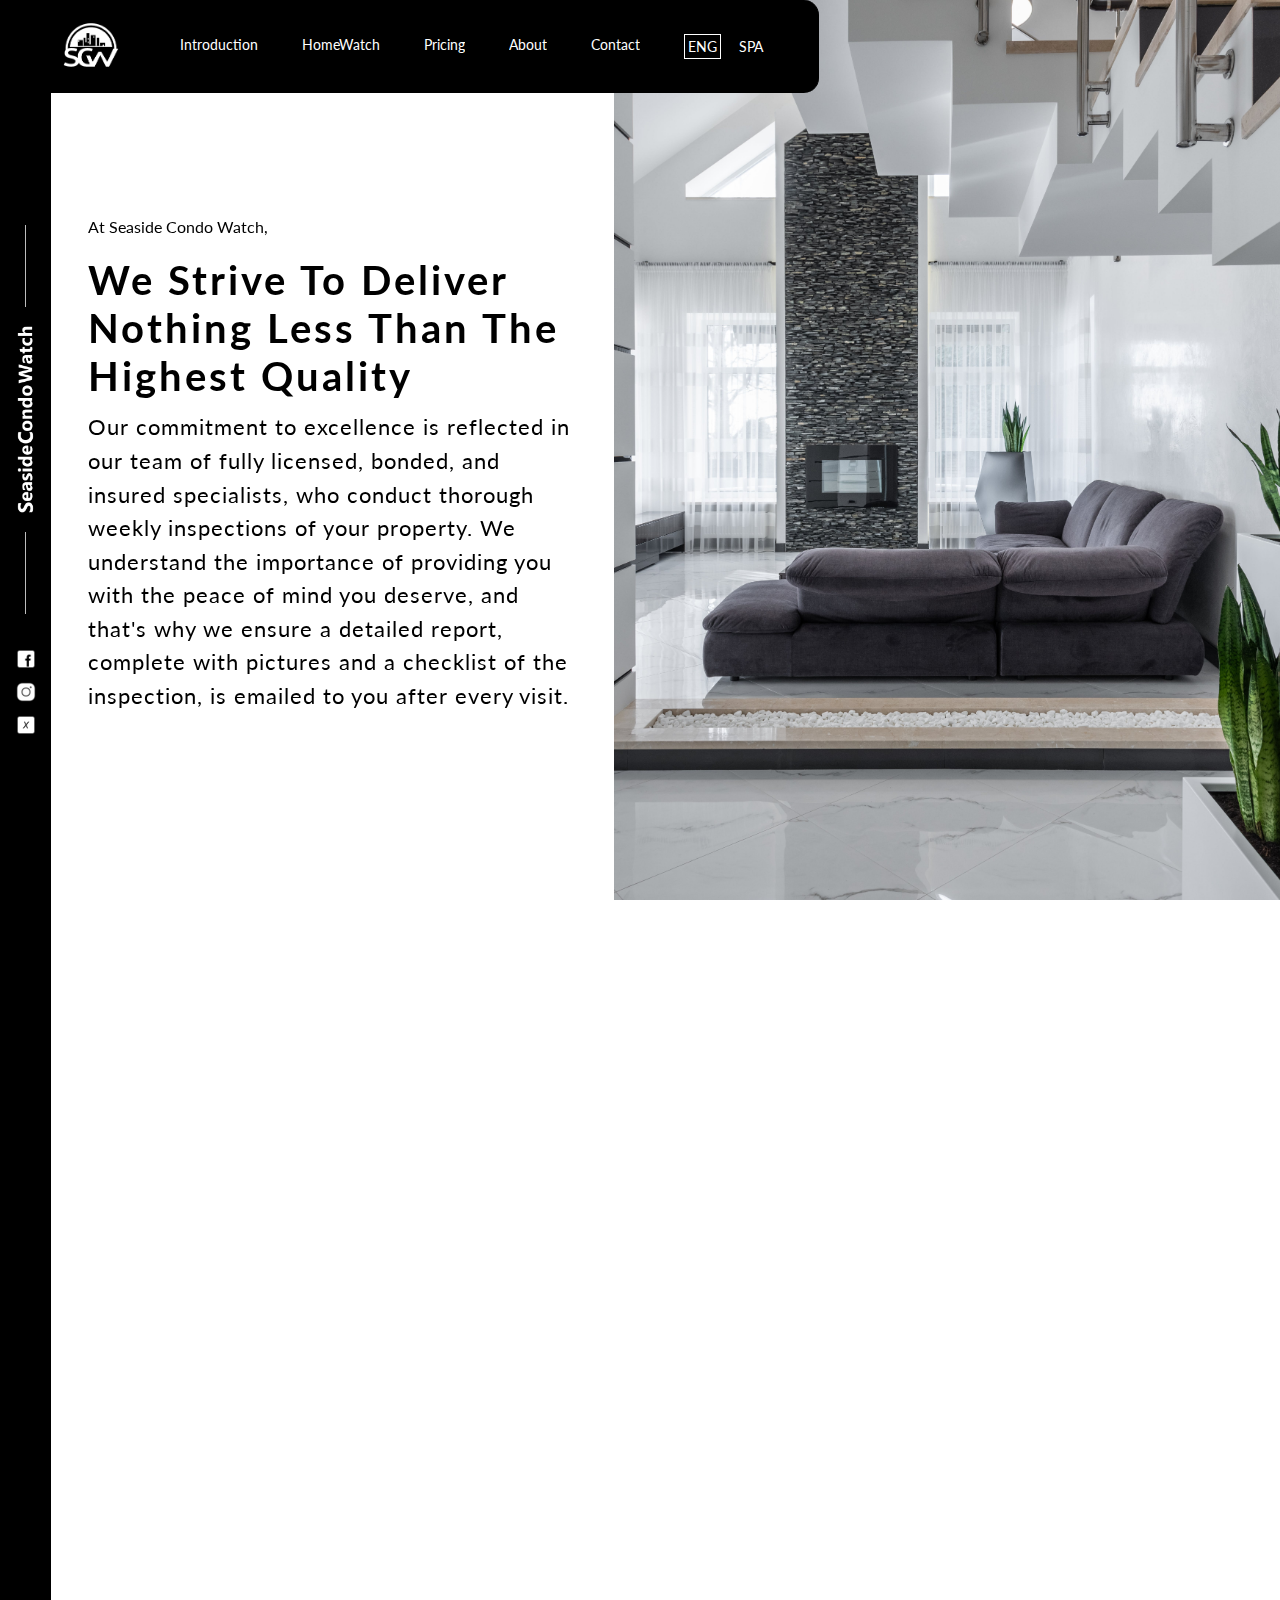
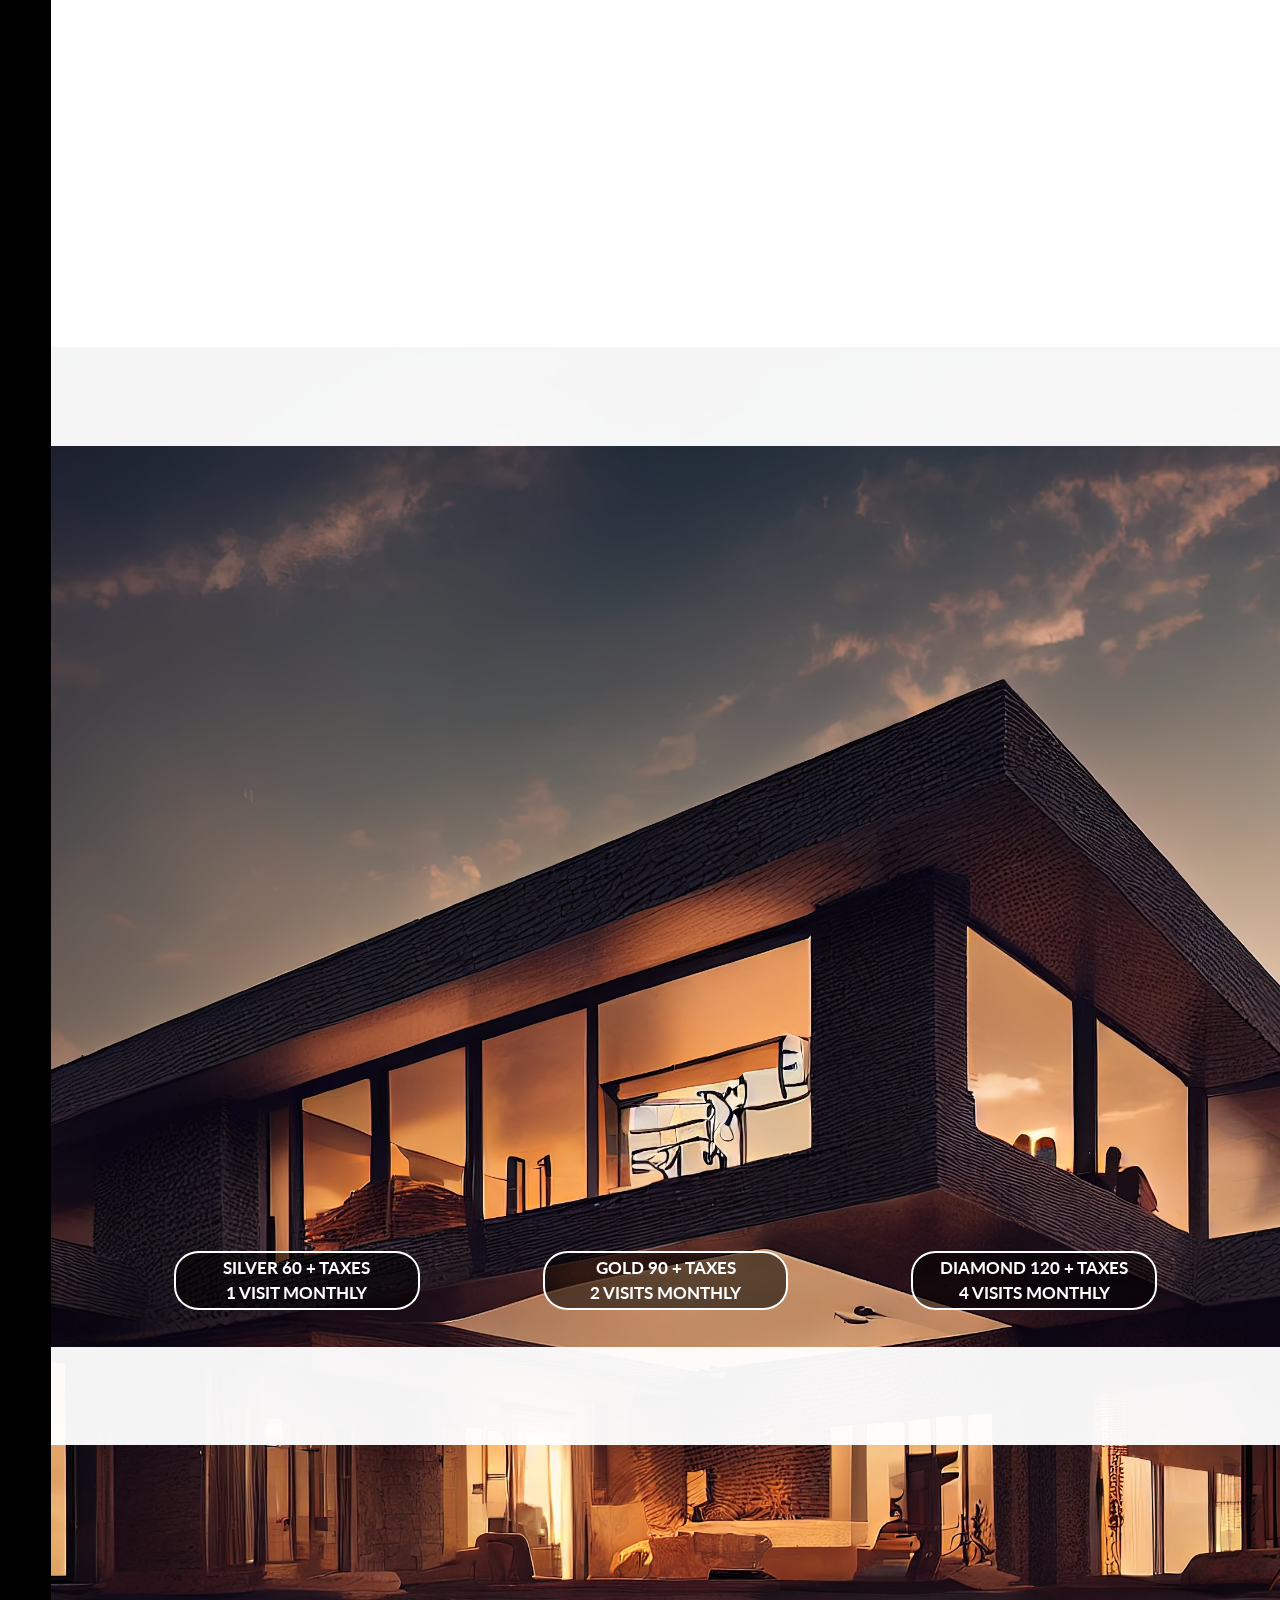
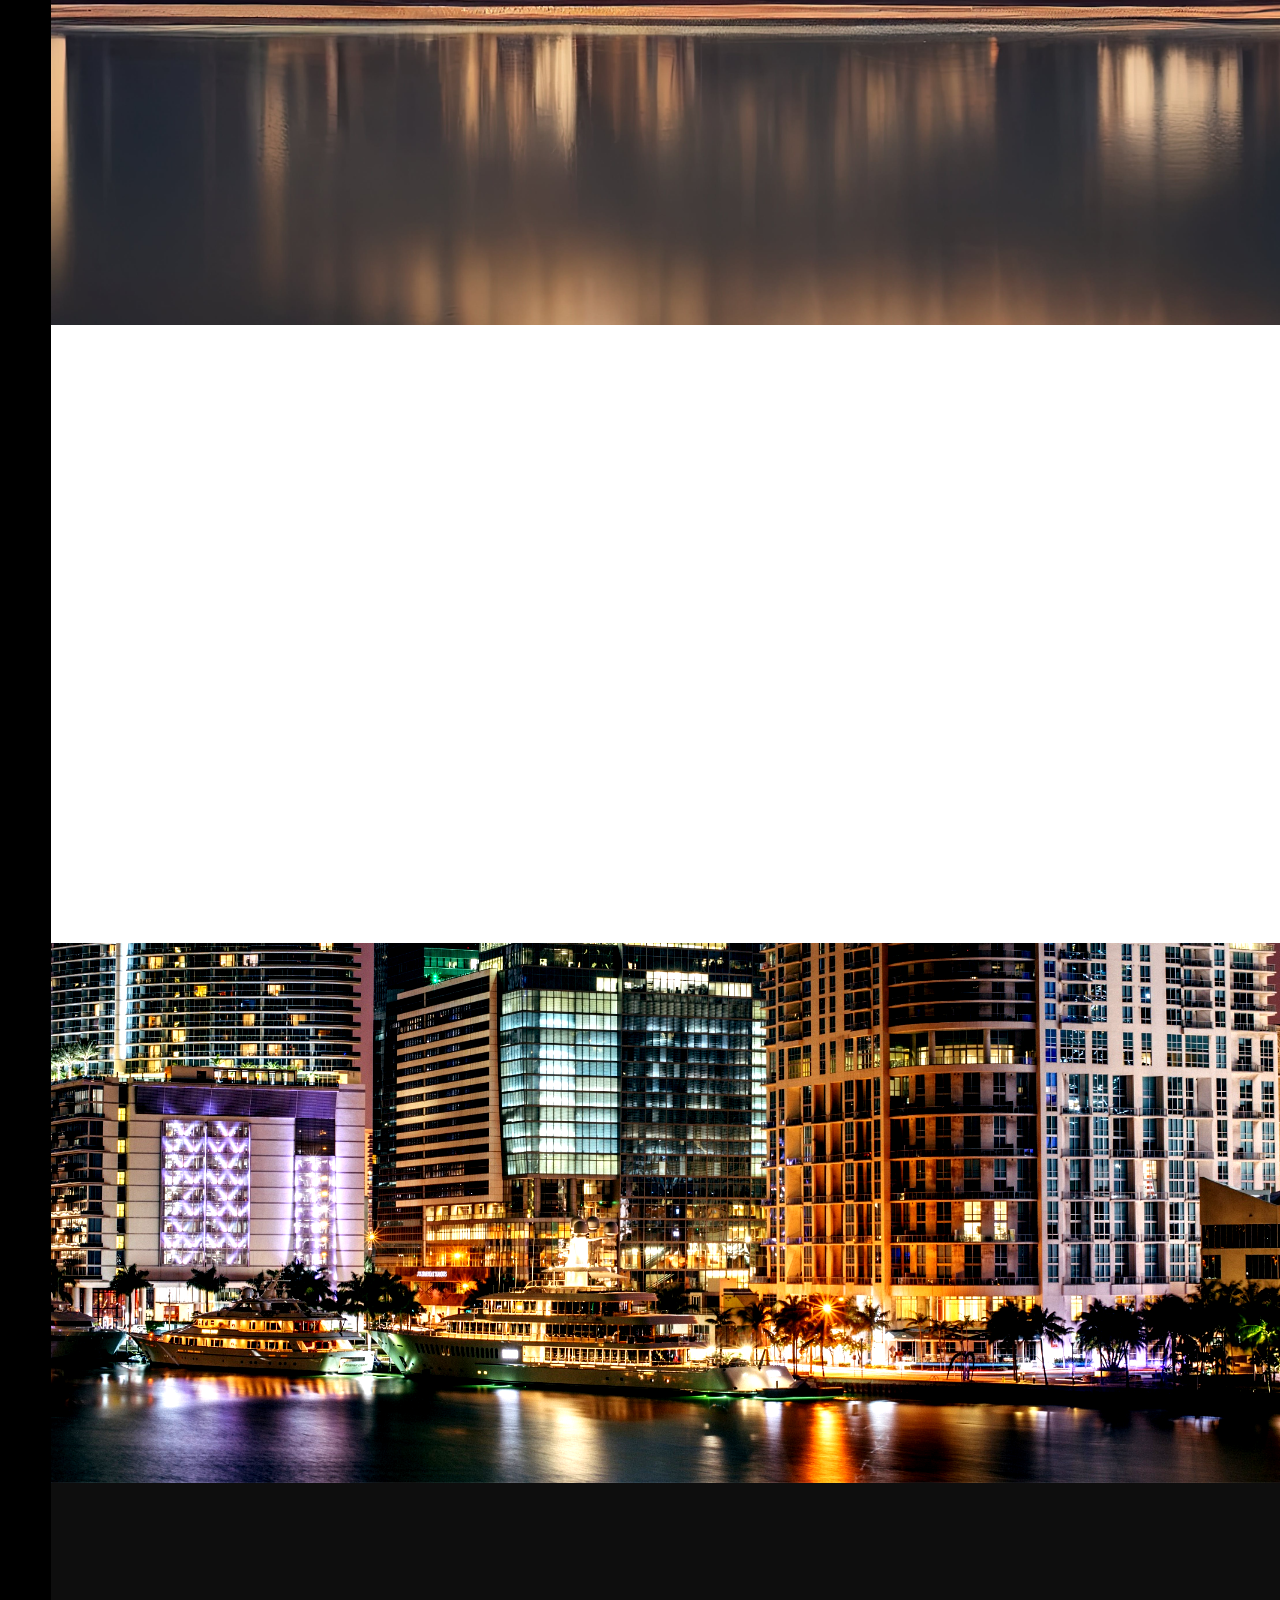
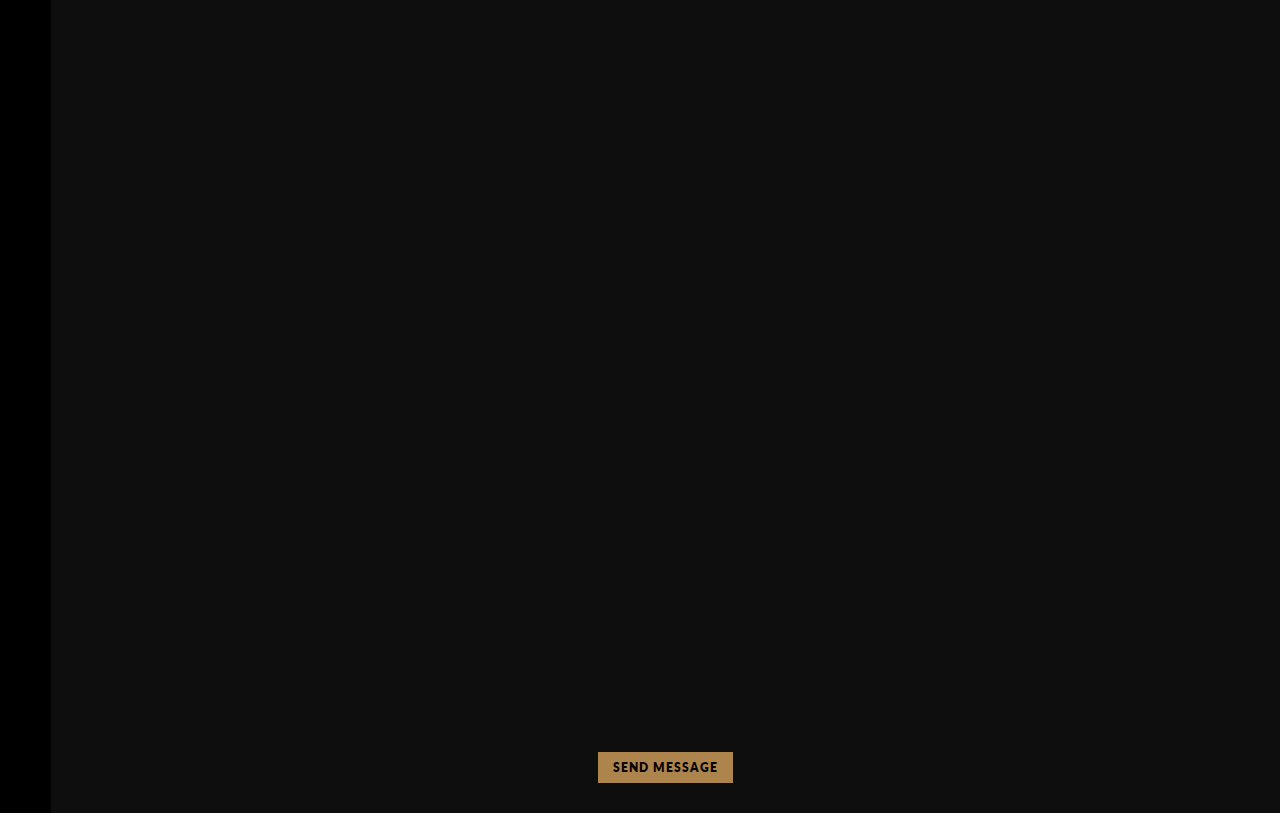
==== commit d6bae216: "cambios nuevos" ====
--- a/Coastal/index.html
+++ b/Coastal/index.html
@@ -497,20 +497,27 @@
                   />
                   <h5>Handyman, Cleaning, Transportation, Supermarket</h5>
                 </article>
+                <article class="listcheck">
+                  <img
+                    src="./recursos/icons8-marca-de-verificación-50.png"
+                    alt=""
+                  />
+                  <h5>Dry Cleaning & Laundry.</h5>
+                </article>
               </section>
             </section>
           </section>
           <section class="buttomsPrograms">
             <a class="estiloBotones" href="#contact">
-              <p>Silver 50</p>
+              <p>Silver 60 + Taxes</p>
               <p>1 Visit Monthly</p>
             </a>
             <a class="estiloBotones" href="#contact">
-              <p>Gold 80</p>
+              <p>Gold 90  + Taxes</p>
               <p>2 Visits Monthly</p>
             </a>
             <a class="estiloBotones" href="#contact">
-              <p>Diamond 120</p>
+              <p>Diamond 120  + Taxes</p>
               <p>4 Visits Monthly</p>
             </a>
           </section>
@@ -570,15 +577,40 @@
             data-aos-easing="ease-in-out"
           >
             <a href="https://www.jeanethsoulierrealtor.com/"
-              >REAL ESTATE <span class="spanFocus">PARTNER</span></a
+              >REAL <span class="spanFocus"> ESTATE</span>  PARTNER<span class="spanFocus"> & SERVICES</span></a
             >
           </h1>
         </article>
-        <section class="imgPartner">
+        <article class="txtNew"   data-aos="fade-up"
+        data-aos-duration="1000"
+        data-aos-easing="ease-in-out">
+        <p>Dear Neighbors, </p>
+
+         <p class="txtNewTwo"> Are you thinking of Selling or Buying a home? Whether you're looking to move on to new horizons or searching for your dream home, we're here to assist you every step of the way.
+          
+          Selling? Fantastic news! We have a network of qualified buyers eagerly searching for homes in your area. Let us help you navigate the selling process smoothly and efficiently. Our expertise in the local market ensures that you'll receive top value for your property.
+          
+          Buying? Your perfect home is out there, and we're ready to help you find it. With access to a wide range of listings and a keen understanding of your preferences, we'll work tirelessly to match you with the ideal property.
+          
+          Call or text us now to receive a complimentary home value report. Discover the true worth of your home and take the next step towards your goals.
+          
+          We're more than just Real Estate Agents – we're your neighbors. Feel free to reach out to us with any questions or concerns you may have about real estate. You can find us right up the street, always ready to lend a helping hand.
+          
+          Contact Jeaneth Soulier at <a class="enlaceContact" href="tel:+9547011257">(954) 701-1257</a>  or via email at <a class="enlaceContact" href="mailto:jsoulier.realestate@gmail.com">jsoulier.realestate@gmail.com</a> C5 Global EXP Realty License # 3263736
+          
+          Contact Gonzalo Navarro at <a class="enlaceContact" href="tel:+5613733404">(561) 373-3404</a>  or via email at <a class="enlaceContact" href="mailto:gnavarro.realestate@gmail.com ">gnavarro.realestate@gmail.com </a> C5 Global EXP Realty License # 3299242
+          
+          Let's make your Real Estate dreams a reality.
+          
+          Warm regards,
+          
+          Your Real Estate Neighbors</p>
+        </article>
+        <!-- <section class="imgPartner">
           <a href="https://www.jeanethsoulierrealtor.com/"
             ><img src="./recursos/LOGO JEANETH NEGRO.webp" alt=""
           /></a>
-        </section>
+        </section> -->
       </div>
       <!-- <div class="contenedorDos" >
         <section
@@ -1366,7 +1398,7 @@
               data-aos-easing="ease-in-out"
               data-aos-delay="0"
             ></section>
-            <article
+            <!-- <article
               class="separadoresContenido"
               data-aos="fade-up"
               data-aos-duration="1000"
@@ -1385,7 +1417,7 @@
               data-aos-duration="1000"
               data-aos-easing="ease-in-out"
               data-aos-delay="0"
-            ></section>
+            ></section> -->
             <article
               class="separadoresContenido"
               data-aos="fade-up"
@@ -1395,7 +1427,7 @@
             >
               <img src="./recursos/icons8-mensaje-50.png" alt="" />
               <h4>EMAIL</h4>
-              <p>gonzo@seasidecondowatch.com</p>
+              <p>gnavarro.realestate@gmail.com</p>
             </article>
           </section>
           <article
--- a/Coastal/style.css
+++ b/Coastal/style.css
@@ -928,7 +928,7 @@
 .separadoresInconsTxt {
   width: 100%;
   display: flex;
-  justify-content: space-between;
+  justify-content: space-evenly;
   align-items: start;
   margin-top: 50px;
   overflow: hidden;
@@ -1189,6 +1189,40 @@
 
 }
 
+.txtNew {
+  width: 80%;
+  padding: 2% 0;
+  display: flex;
+  flex-direction: column;
+  align-items: center;
+  gap: 1em;
+  border-radius: 43px;
+  background: #ededed;
+  box-shadow:  20px 20px 60px #dfdfdf,
+               -20px -20px 60px #fbfbfb;
+}
+
+.txtNew p{
+
+  width: 90%;
+  font-size: 1.2vw;
+  letter-spacing: 1px;
+  word-spacing: 3px;
+  line-height: 1.7em;
+
+}
+
+.txtNewTwo {
+  text-align: justify
+}
+
+.enlaceContact {
+
+  color: black;
+  font-weight: bold;
+}
+
+
 .tarjetaPrograma {
   width: 100%;
   /* background-image: url(./recursos/pexels-brian-penny-13620067.jpg); */
--- a/Coastal/responsive.css
+++ b/Coastal/responsive.css
@@ -1550,6 +1550,16 @@
    
     
   }
+
+  .txtNew p{
+
+    width: 90%;
+    font-size: 1.8vw;
+    letter-spacing: 1px;
+    word-spacing: 3px;
+    line-height: 1.7em;
+  
+  }
   
 }
 
@@ -1561,7 +1571,7 @@
   
   }
   .contenedorTituloServicios--b h1{
-    font-size: 5.5vw;
+    font-size: 4.5vw;
 
   }
   .imgPartner a {
@@ -1569,8 +1579,17 @@
    
     
   }
-  
-}
+  .txtNew p{
+
+    width: 90%;
+    font-size: 2vw;
+    letter-spacing: 1px;
+    word-spacing: 3px;
+    line-height: 1.7em;
+  
+  }
+}
+
 
 
 @media (max-width:700px) {
@@ -1581,7 +1600,7 @@
   
   }
   .contenedorTituloServicios--b h1{
-    font-size: 6.5vw;
+    font-size: 4vw;
 
   }
   .imgPartner a {
@@ -1589,6 +1608,23 @@
    
     
   }
+
+  .txtNew {
+
+    padding:4% 3%;
+  
+  }
+
+
+  .txtNew p{
+
+    width: 90%;
+    font-size: 2.4vw;
+    letter-spacing: 1px;
+    word-spacing: 3px;
+    line-height: 1.7em;
+  
+  }
   
 }
 
@@ -1600,7 +1636,7 @@
   
   }
   .contenedorTituloServicios--b h1{
-    font-size: 5vw !important;
+    font-size: 4vw !important;
 
   }
   .imgPartner a {
@@ -1616,6 +1652,17 @@
   .contenedorTituloServicios--a h1{
     font-size: 4.5vw !important;
 
+
+    
+  }
+  .txtNew p{
+
+    width: 90%;
+    font-size: 2.6vw;
+    letter-spacing: 1px;
+    word-spacing: 3px;
+    line-height: 1.7em;
+  
   }
   
   
@@ -1631,7 +1678,7 @@
   
   }
   .contenedorTituloServicios--b h1{
-    font-size: 8.5vw;
+    font-size: 4.5vw;
 
   }
   .imgPartner a {
@@ -1639,5 +1686,14 @@
    
     
   }
+  .txtNew p{
+
+    width: 90%;
+    font-size: 2.8vw;
+    letter-spacing: 1px;
+    word-spacing: 3px;
+    line-height: 1.7em;
+  
+  }
   
 }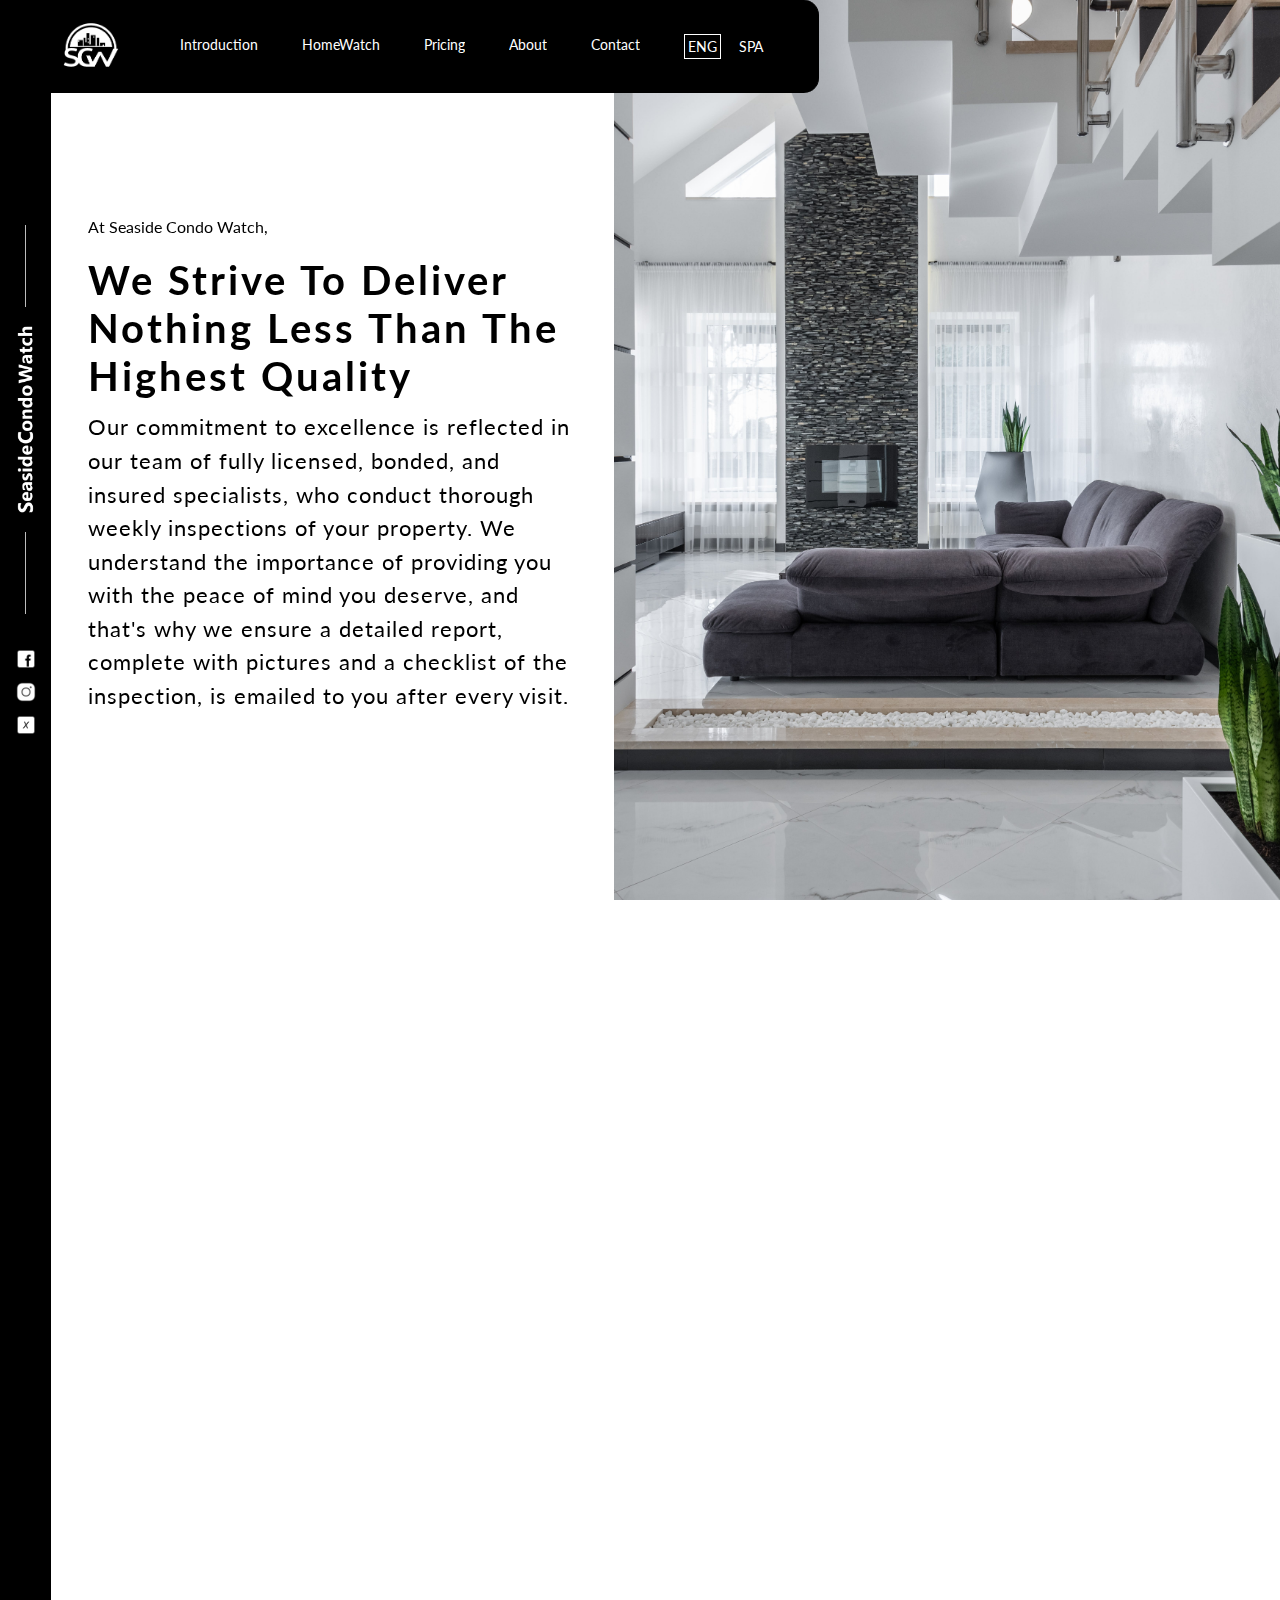
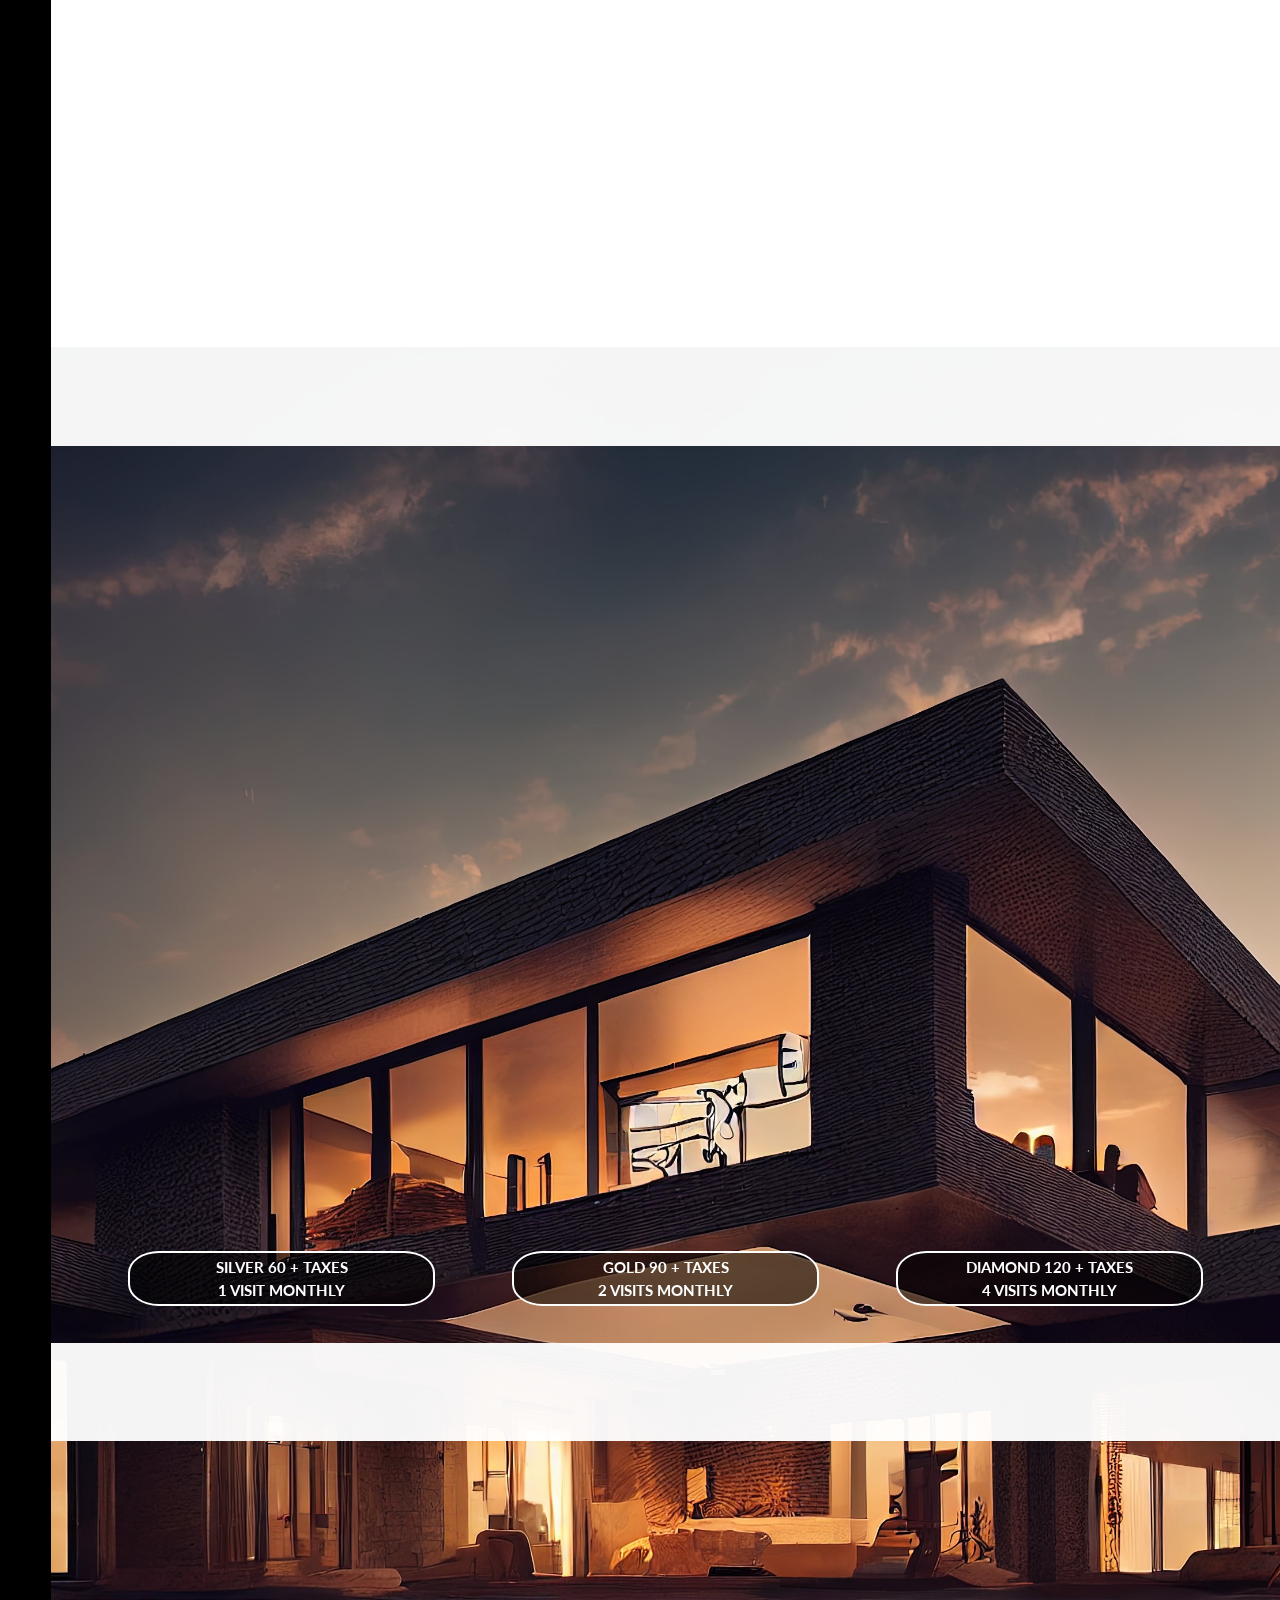
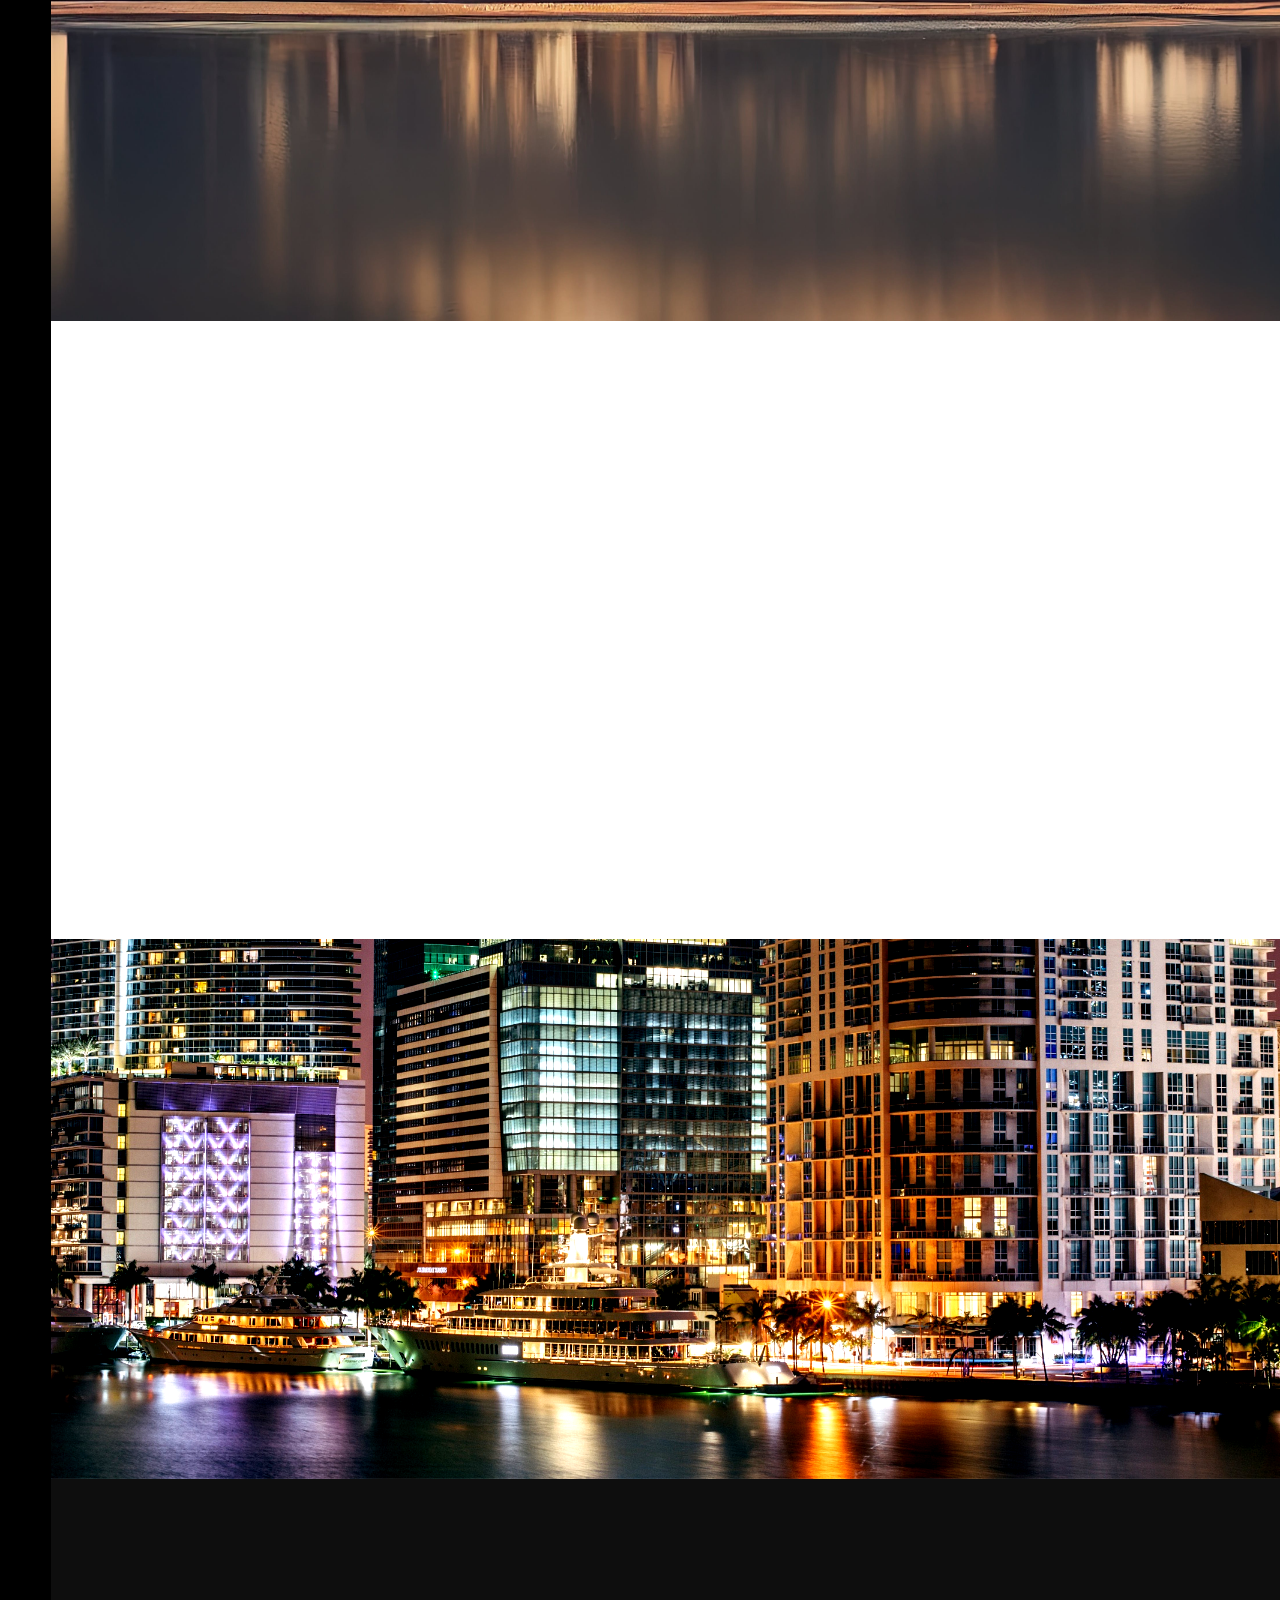
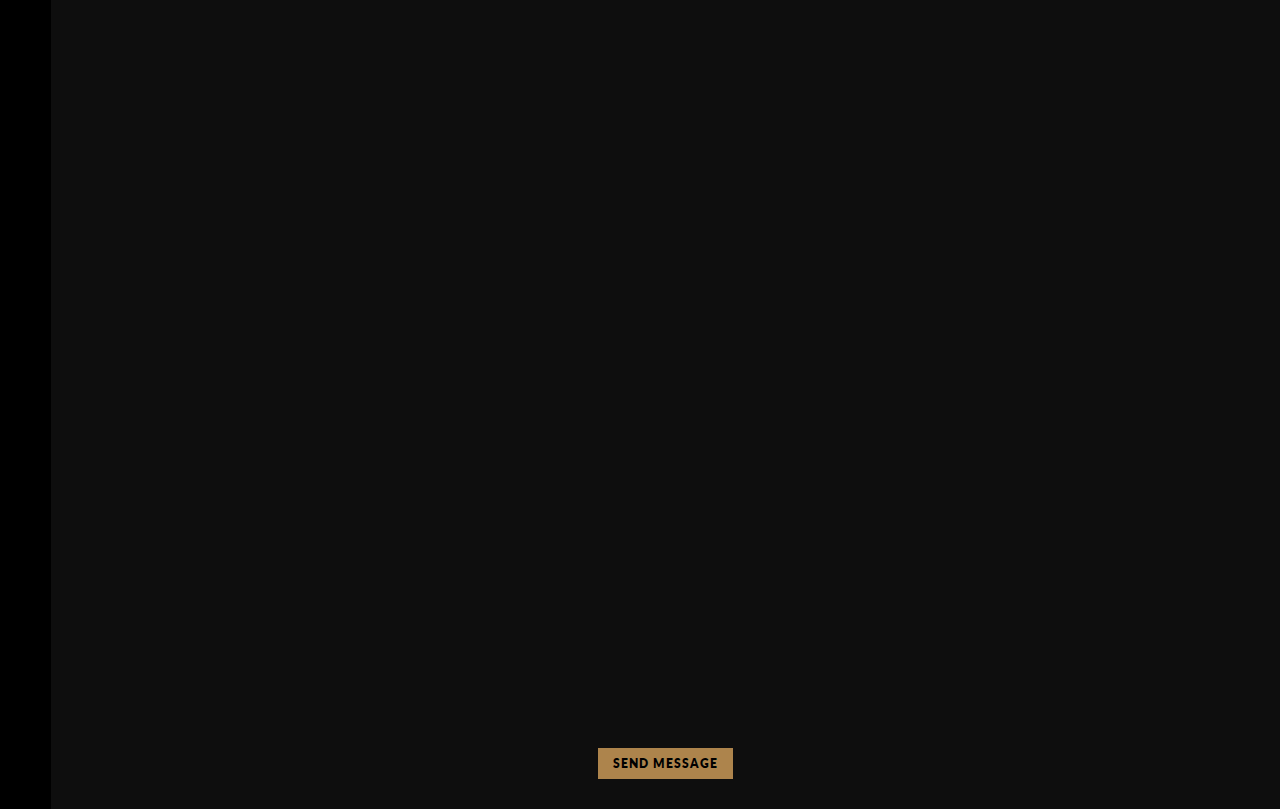
==== commit 3a1e26e6: "act" ====
--- a/Coastal/index.html
+++ b/Coastal/index.html
@@ -598,7 +598,7 @@
           
           Contact Jeaneth Soulier at <a class="enlaceContact" href="tel:+9547011257">(954) 701-1257</a>  or via email at <a class="enlaceContact" href="mailto:jsoulier.realestate@gmail.com">jsoulier.realestate@gmail.com</a> C5 Global EXP Realty License # 3263736
           
-          Contact Gonzalo Navarro at <a class="enlaceContact" href="tel:+5613733404">(561) 373-3404</a>  or via email at <a class="enlaceContact" href="mailto:gnavarro.realestate@gmail.com ">gnavarro.realestate@gmail.com </a> C5 Global EXP Realty License # 3299242
+          Contact Gonzalo Navarro at <a class="enlaceContact" href="tel:+5613733404">(561) 373-3404</a>  or via email at <a class="enlaceContact" href="mailto:gnavarro.realestate@gmail.com ">gnavarro.realestate@gmail.com</a> C5 Global EXP Realty License # 3299242
           
           Let's make your Real Estate dreams a reality.
           
--- a/Coastal/style.css
+++ b/Coastal/style.css
@@ -362,7 +362,7 @@
 /*Estilo de botones*/
 
 .estiloBotones {
-  width: 20%;
+  width: 25%;
   display: flex;
   flex-direction: column;
   align-items: center;
@@ -373,7 +373,7 @@
   border: 2px solid #ffffff;
   border-radius: 10% / 40%;
   padding: 5px 20px;
-  font-size: 1.3vw;
+  font-size: 1.2vw;
   font-weight: bold;
   background: #0000008c;
   position: relative;
--- a/Coastal/responsive.css
+++ b/Coastal/responsive.css
@@ -188,7 +188,7 @@
     .estiloBotones {
         width: 20%;
         
-        font-size: 1.2vw;
+        font-size: 1vw;
        
     }
     
@@ -212,7 +212,7 @@
     .estiloBotones {
         width: 25%;
         
-        font-size: 1.3vw;
+        font-size: 1vw;
        
     }
     
@@ -280,7 +280,7 @@
     .estiloBotones {
       width: 28%;
       
-      font-size: 1.4vw;
+      font-size: 1.2vw;
      
   }
     
@@ -370,7 +370,7 @@
   .estiloBotones {
     width: 40%;
     
-    font-size: 2.5vw;
+    font-size: 2vw;
    
 }
 .logo_Nombre img {
@@ -401,7 +401,7 @@
 
     .estiloBotones--b {
         width: 30%;
-        font-size: 2.9vw;
+        font-size: 2.5vw;
     }
     
     
@@ -428,7 +428,7 @@
 
     .estiloBotones--b {
         width: 35%;
-        font-size: 3vw;
+        font-size: 2.5vw;
     }
     
     
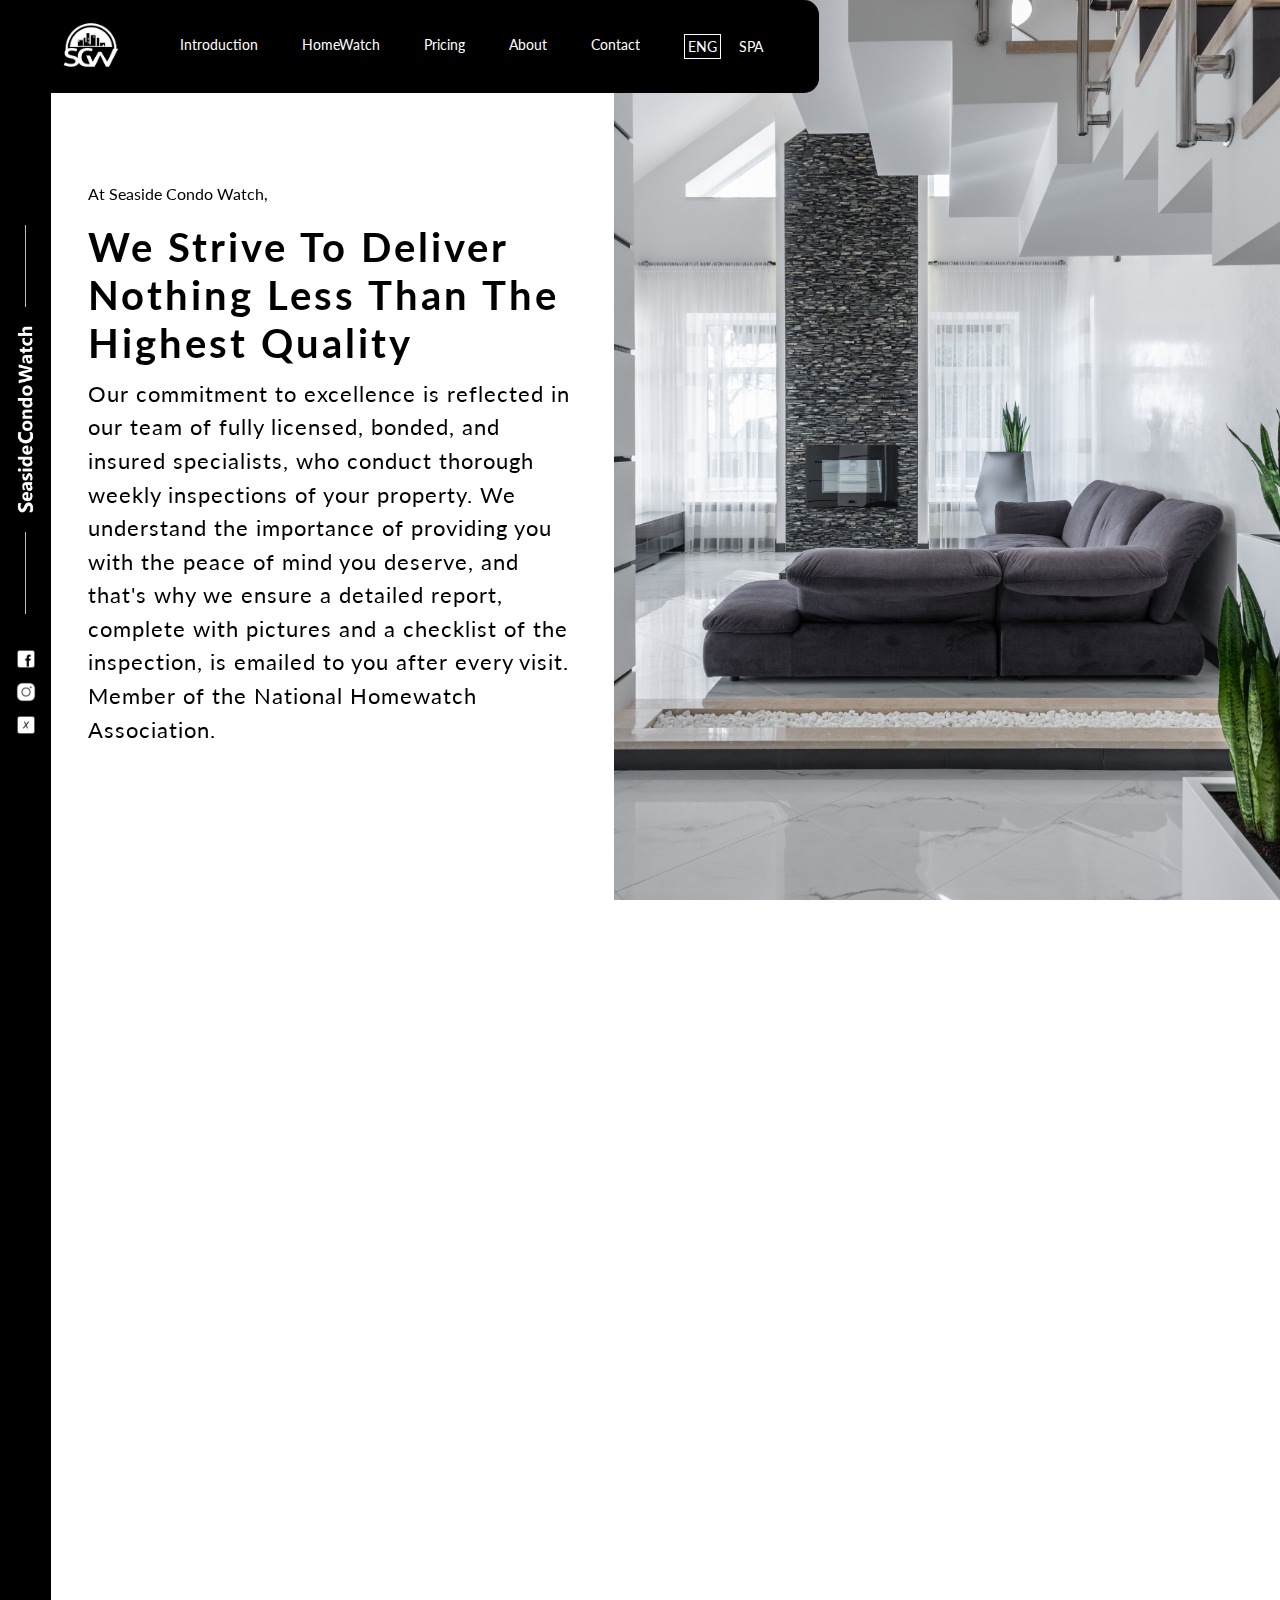
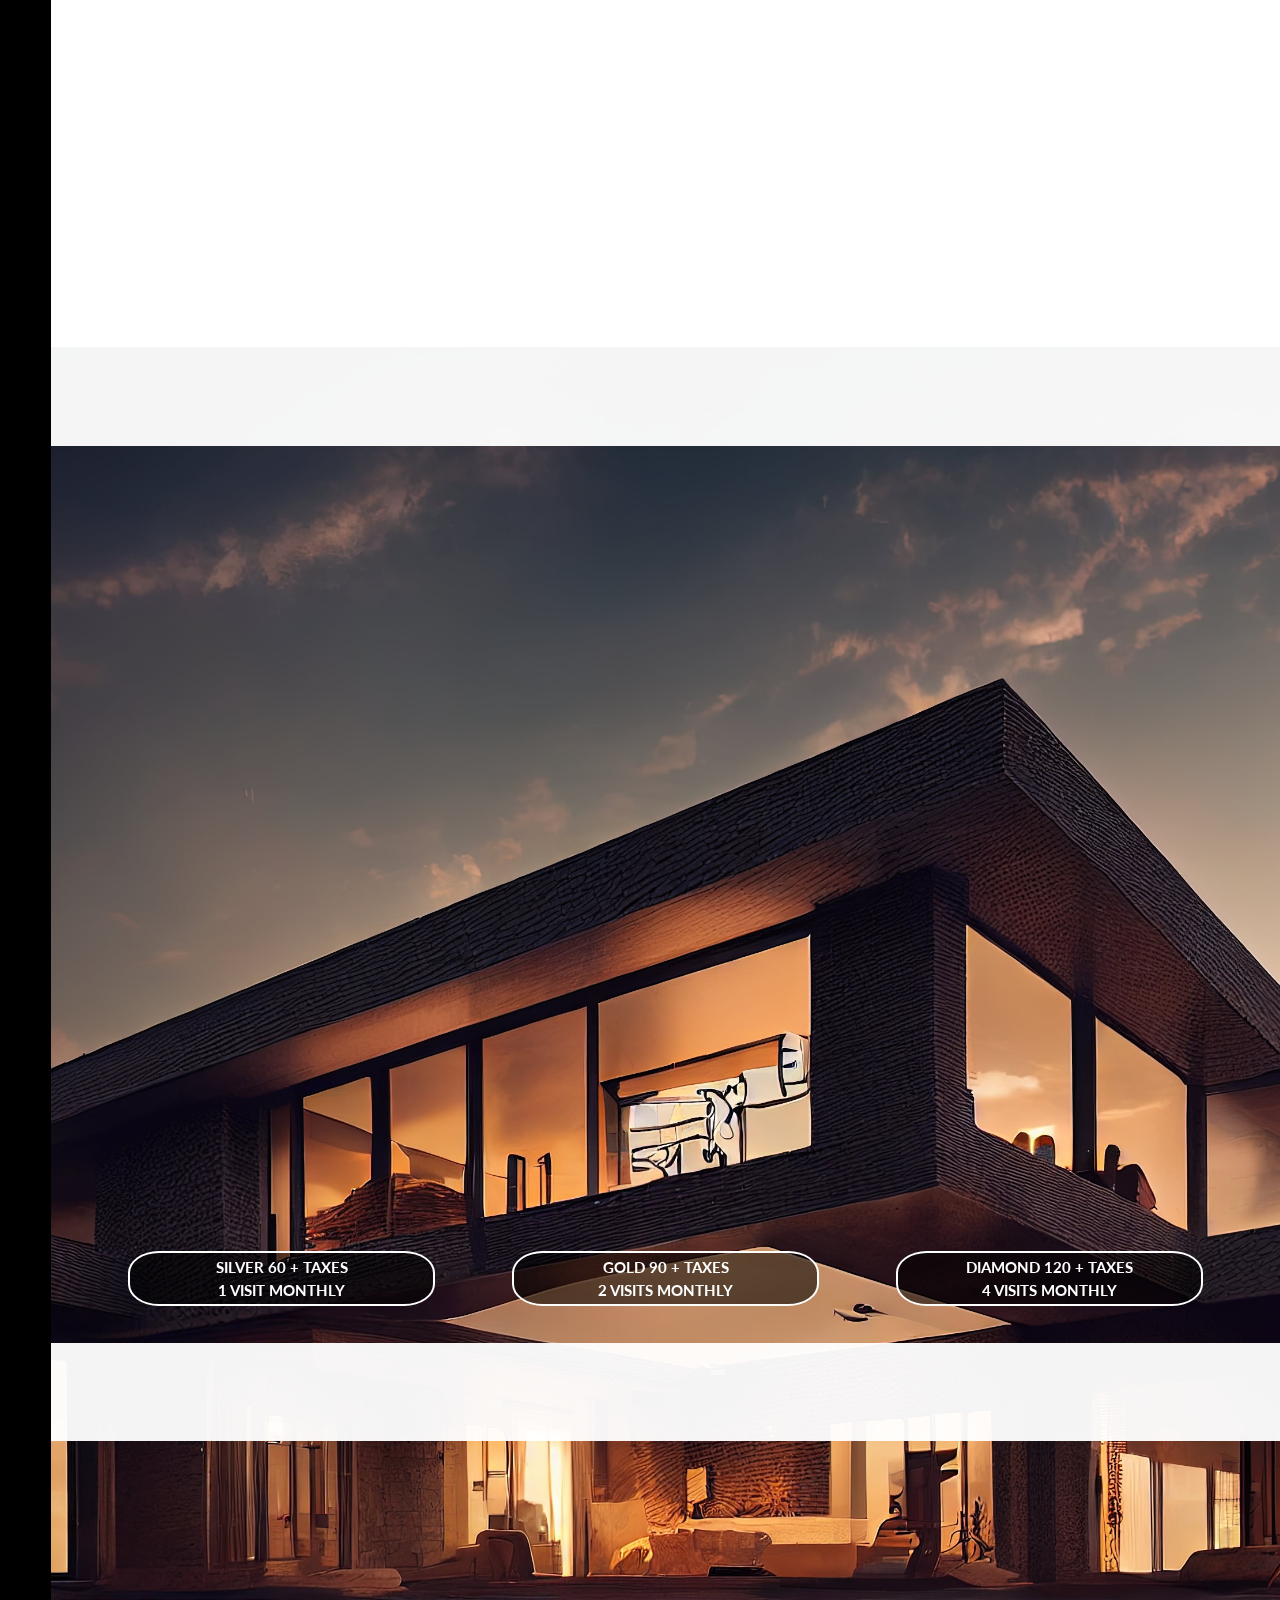
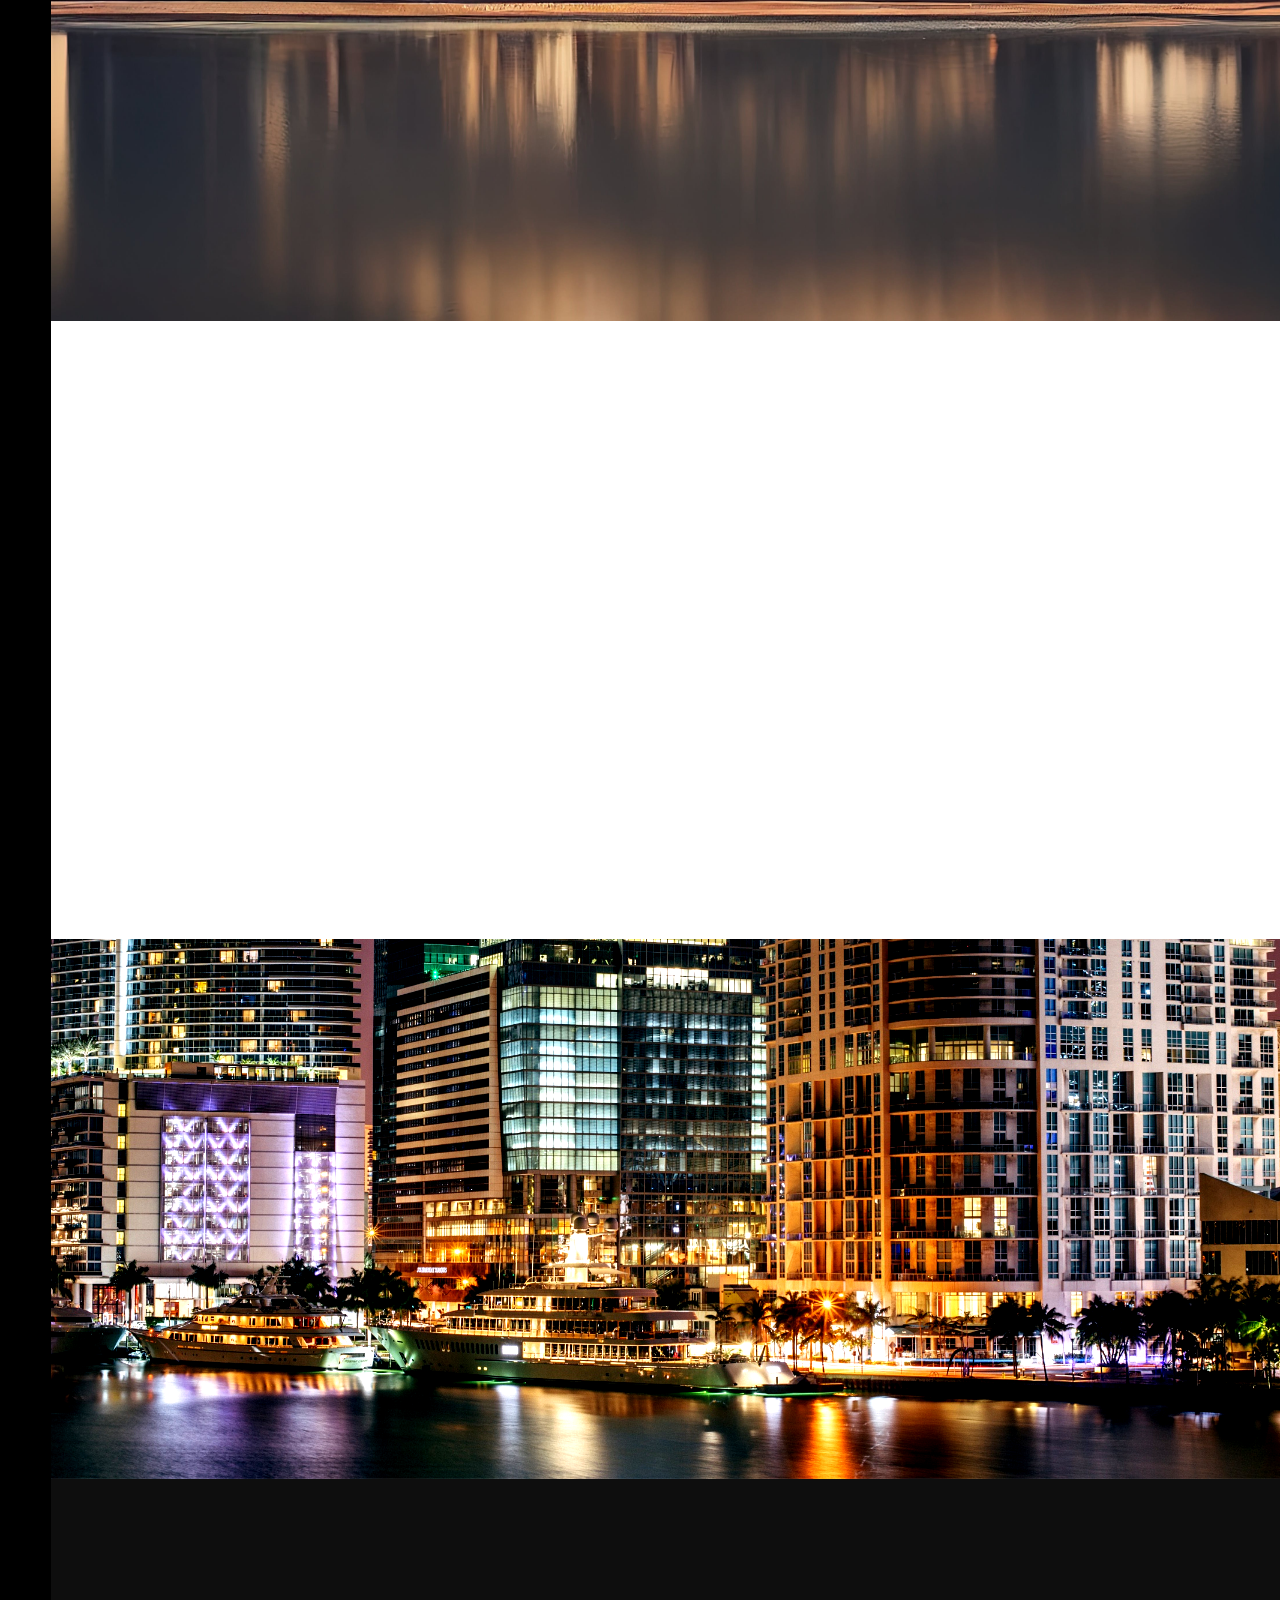
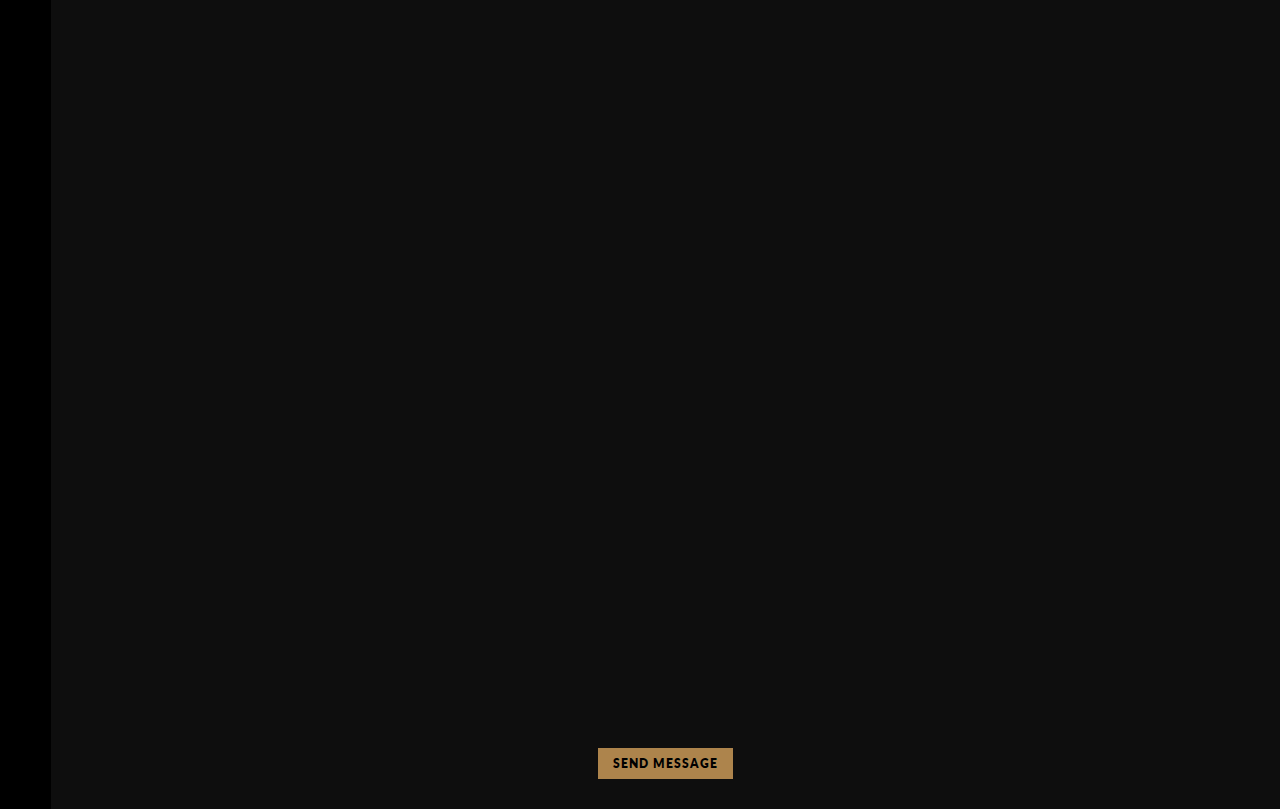
==== commit 7ab57db6: "cambios que queria gonzo del precio y agregado del final del texto" ====
--- a/Coastal/index.html
+++ b/Coastal/index.html
@@ -170,7 +170,8 @@
               weekly inspections of your property. We understand the importance
               of providing you with the peace of mind you deserve, and that's
               why we ensure a detailed report, complete with pictures and a
-              checklist of the inspection, is emailed to you after every visit.
+              checklist of the inspection, is emailed to you after every visit. <br>
+              Member of the National Homewatch Association.
             </p>
             <!-- <a href="" class="estiloBotones">Contact</a> -->
           </section>
@@ -199,7 +200,8 @@
                 importance of providing you with the peace of mind you deserve,
                 and that's why we ensure a detailed report, complete with
                 pictures and a checklist of the inspection, is emailed to you
-                after every visit.
+                after every visit. <br>
+                Member of the National Homewatch Association.
               </p>
               <!-- <a href="" class="estiloBotones estiloBotones--b">Contact</a> -->
             </article>
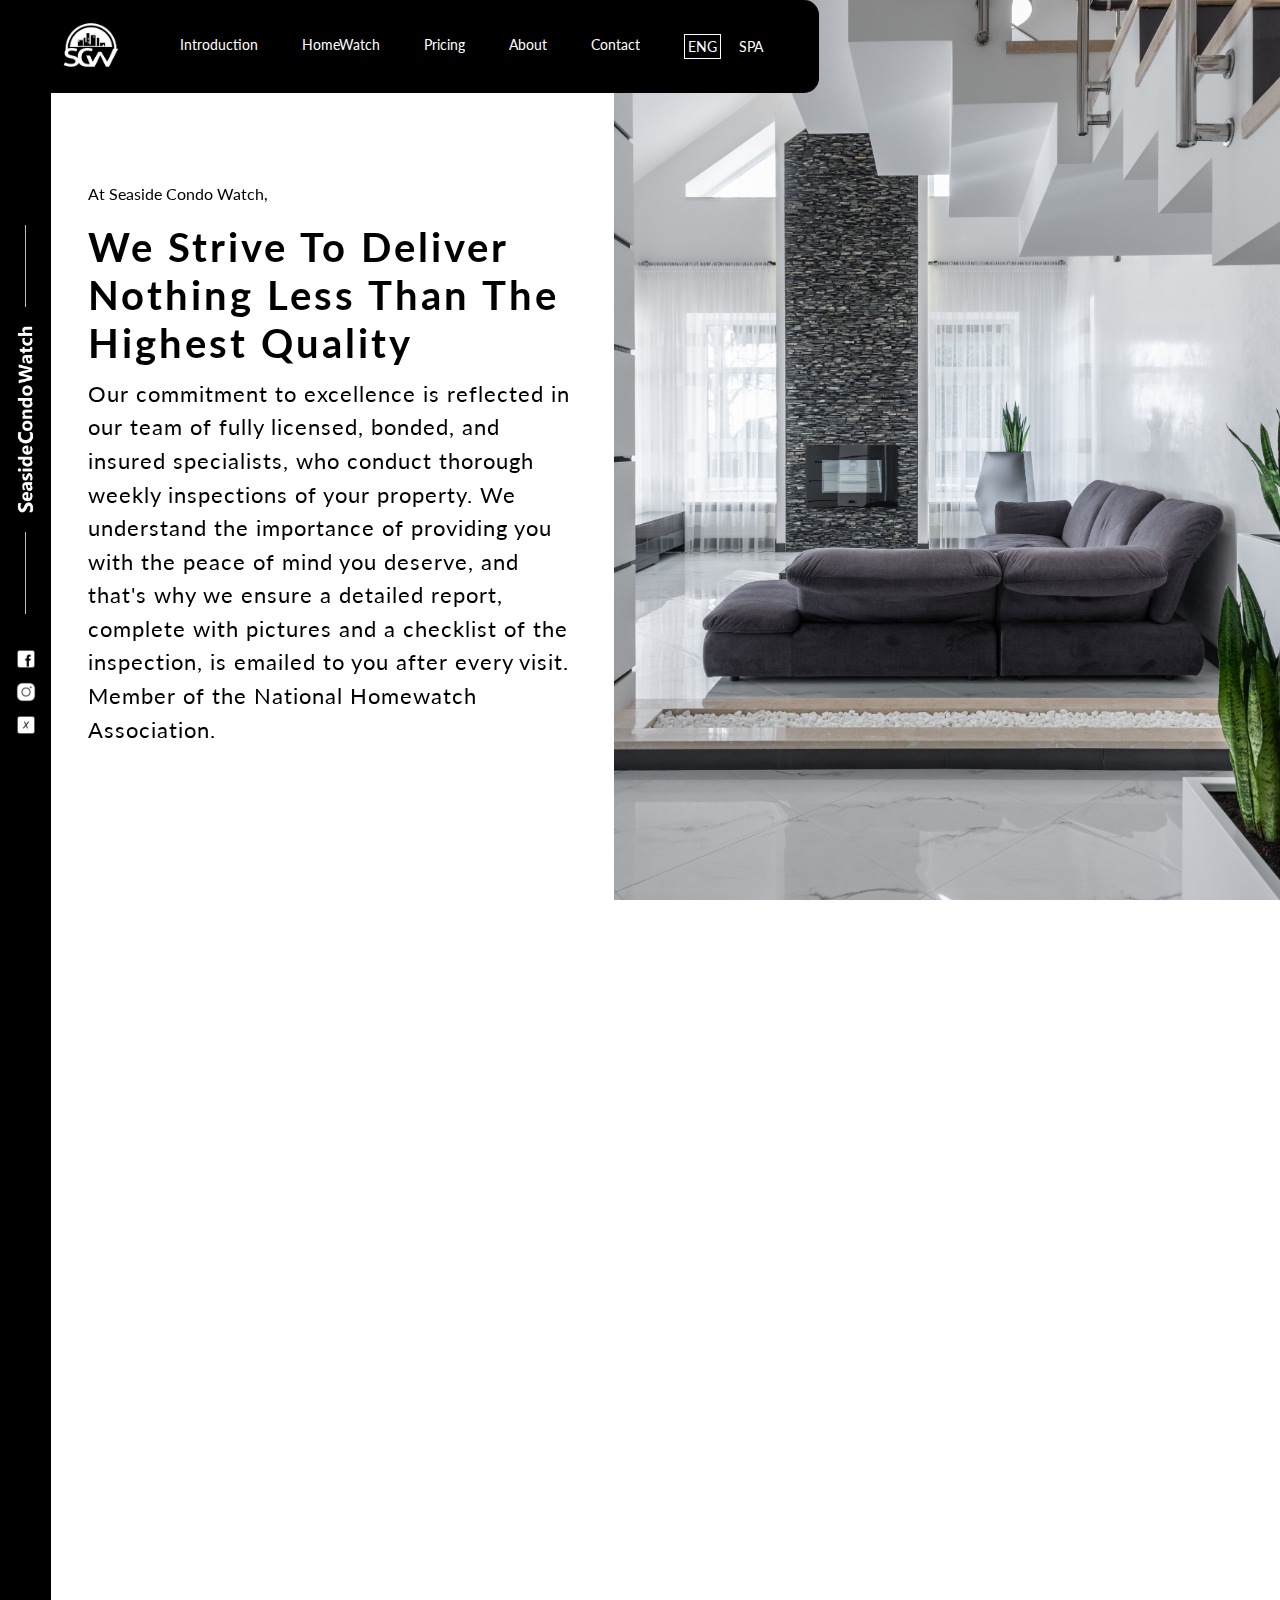
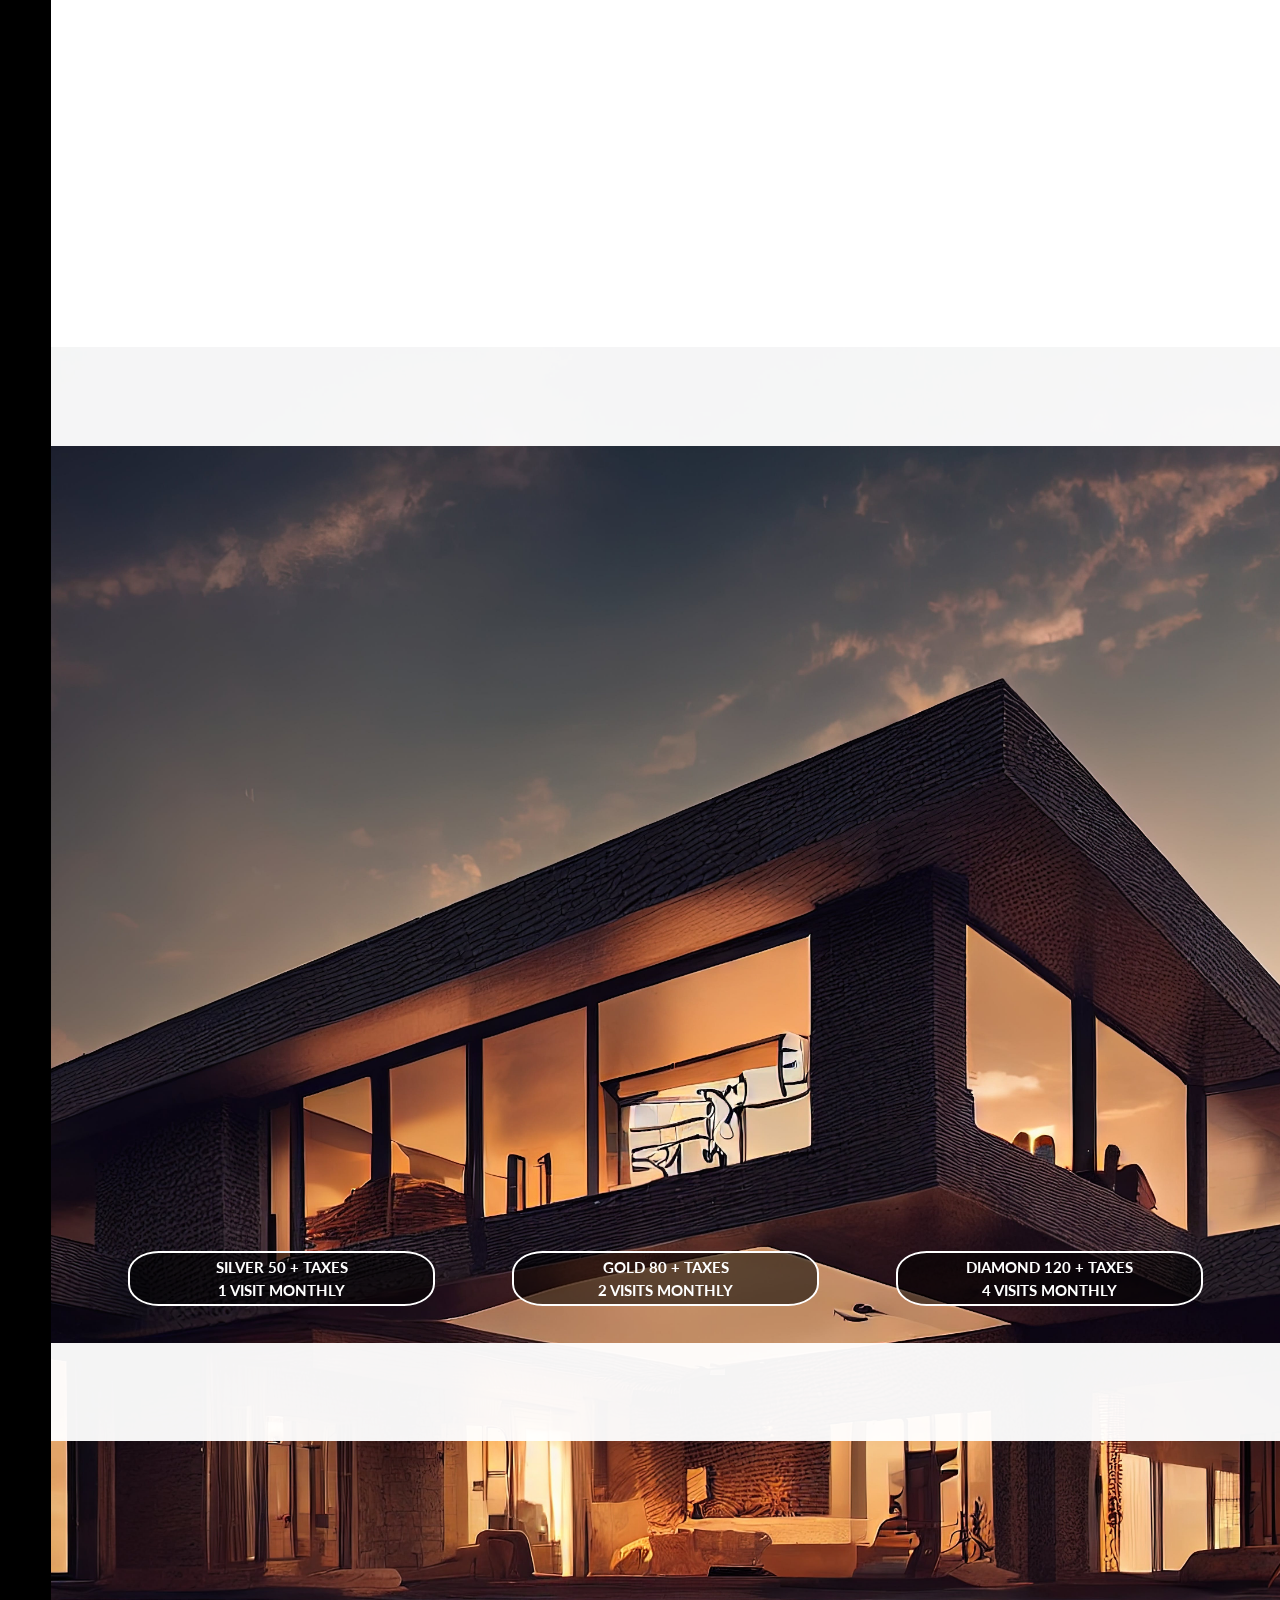
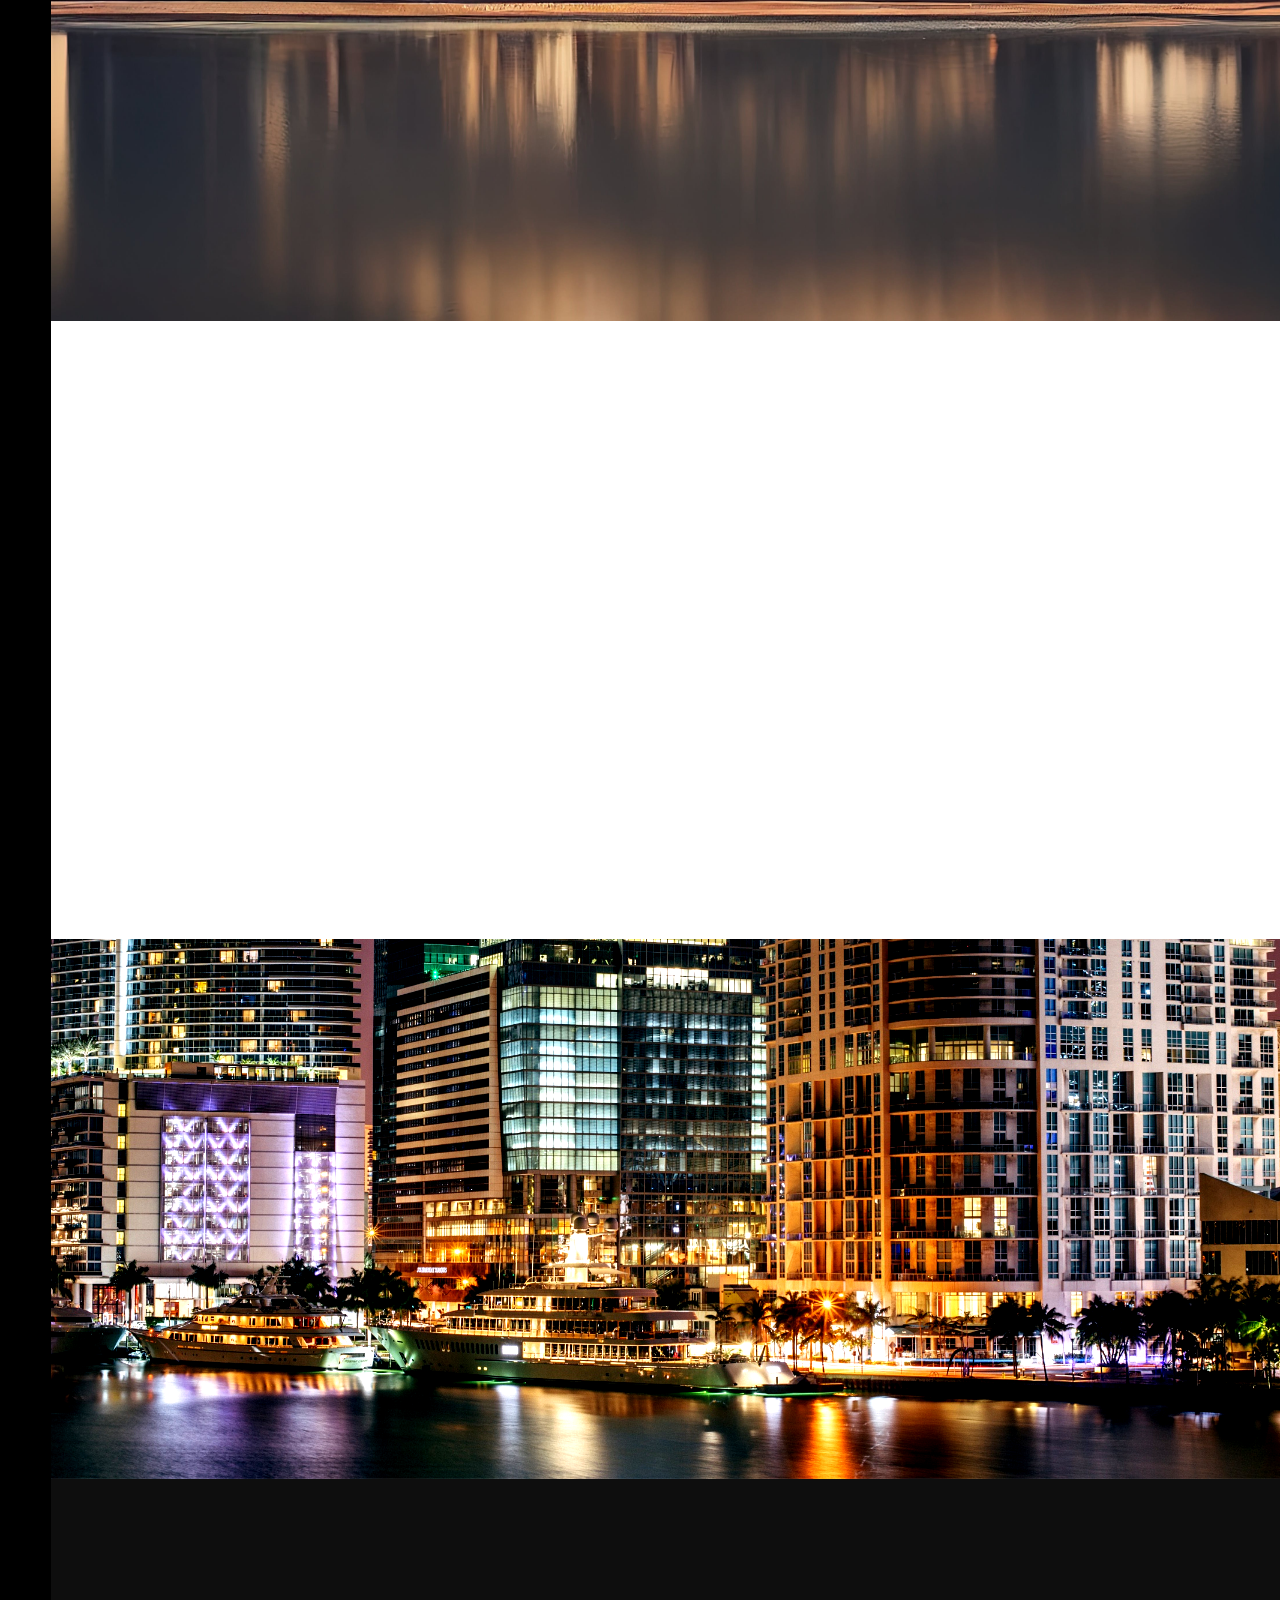
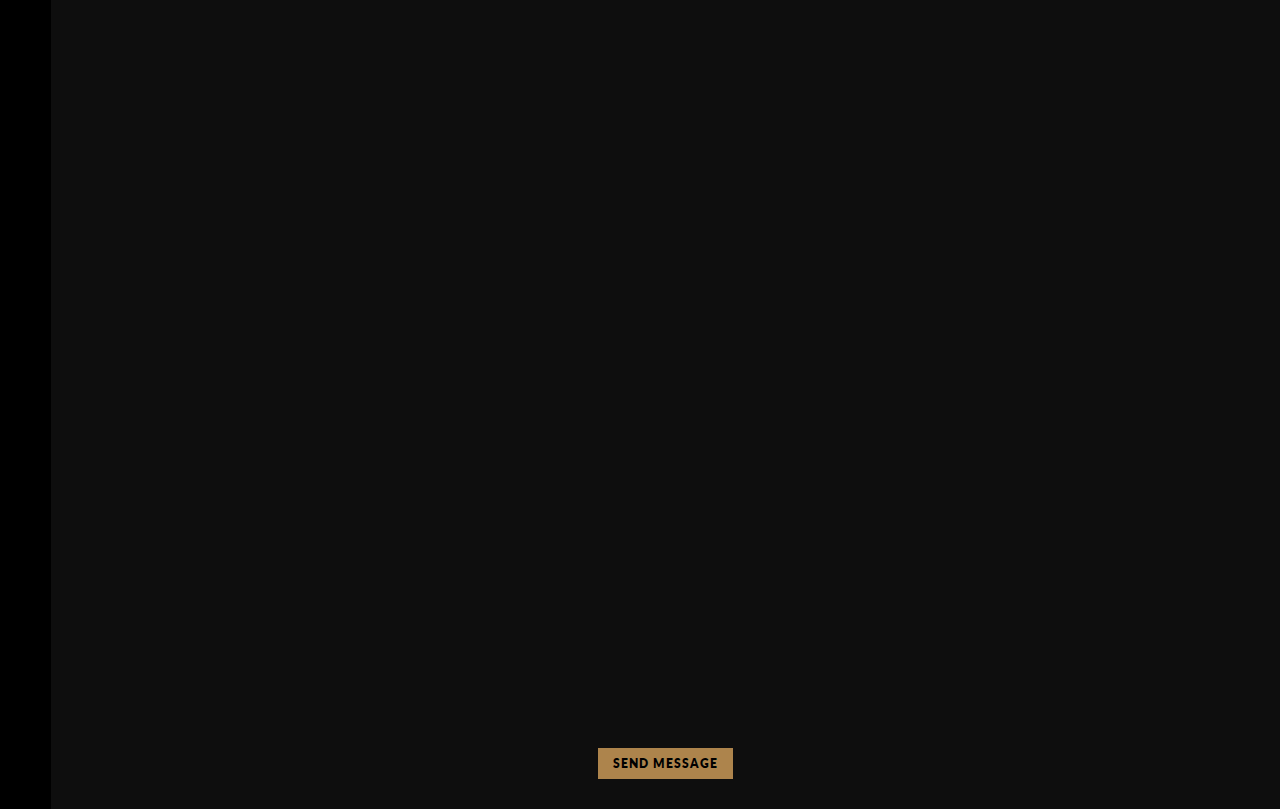
==== commit f098580e: "entiendo tu dolor" ====
--- a/Coastal/index.html
+++ b/Coastal/index.html
@@ -511,11 +511,11 @@
           </section>
           <section class="buttomsPrograms">
             <a class="estiloBotones" href="#contact">
-              <p>Silver 60 + Taxes</p>
+              <p>Silver 50 + Taxes</p>
               <p>1 Visit Monthly</p>
             </a>
             <a class="estiloBotones" href="#contact">
-              <p>Gold 90  + Taxes</p>
+              <p>Gold 80  + Taxes</p>
               <p>2 Visits Monthly</p>
             </a>
             <a class="estiloBotones" href="#contact">
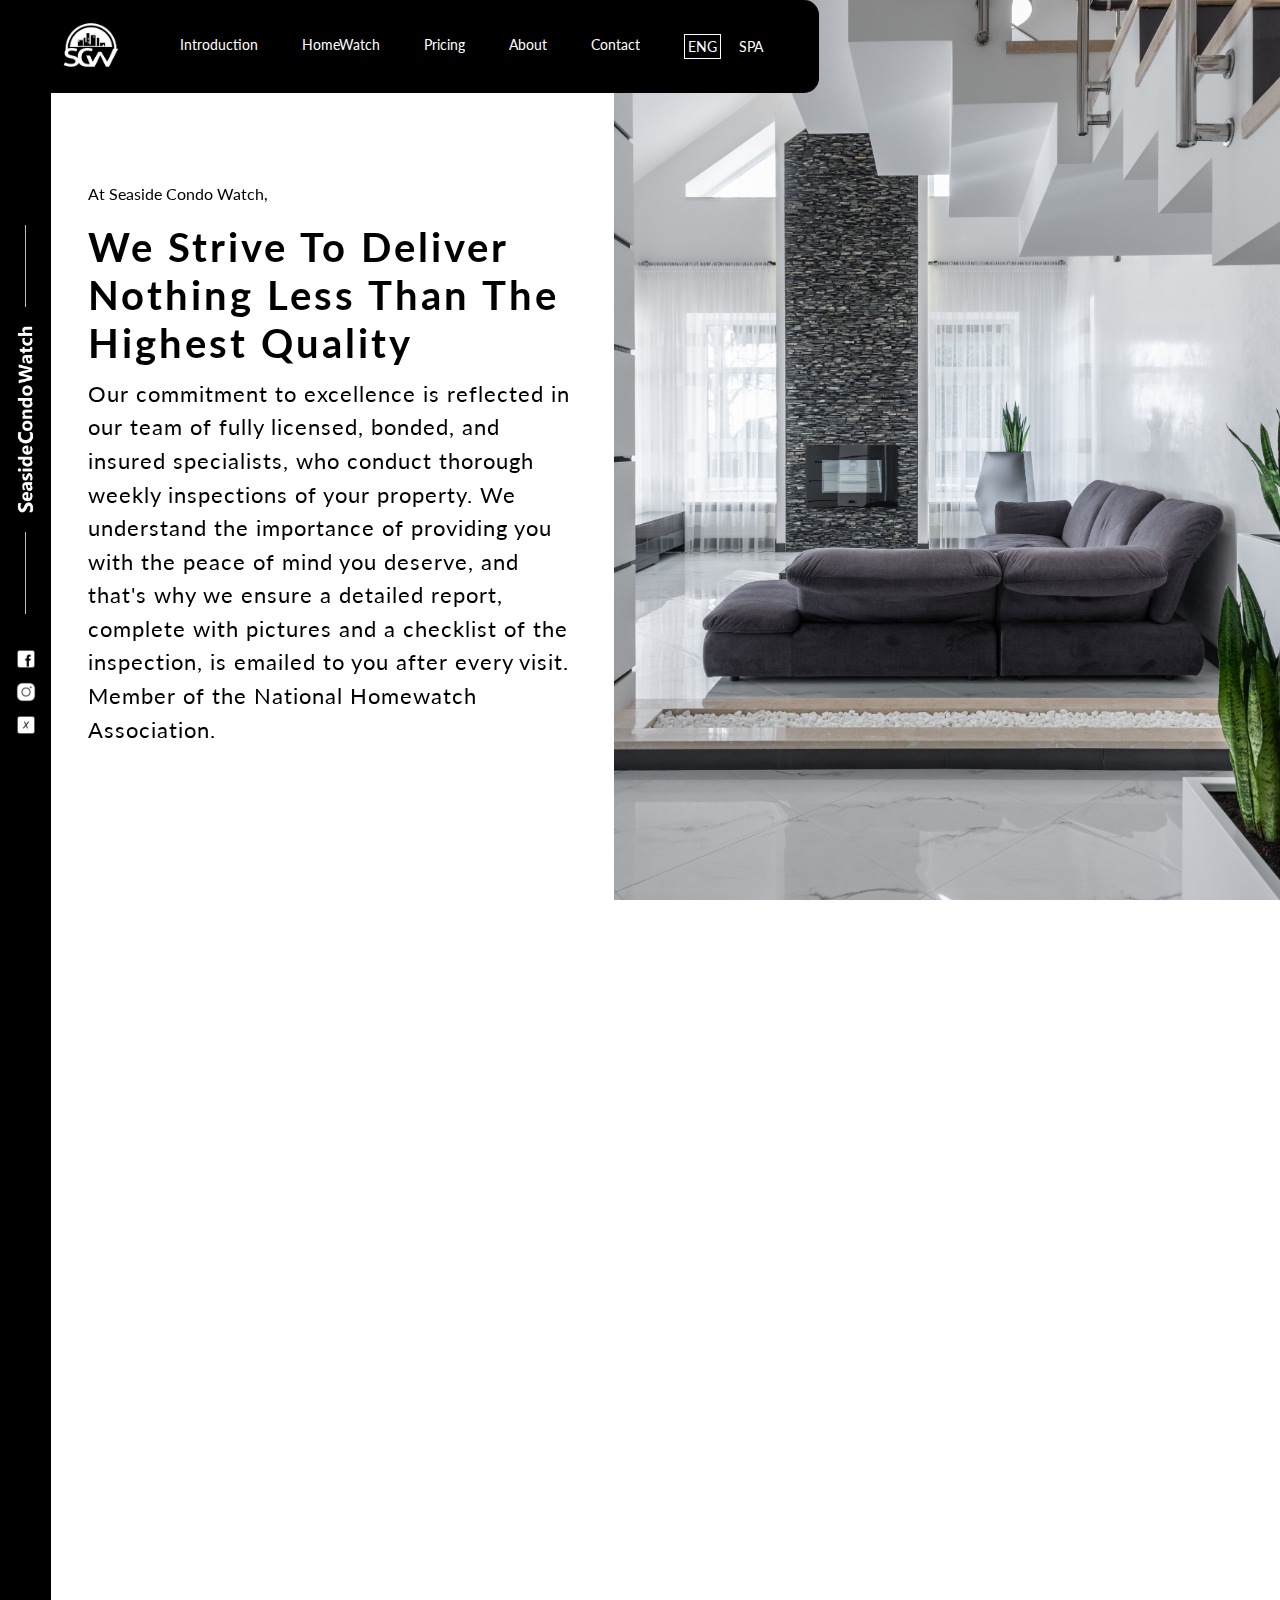
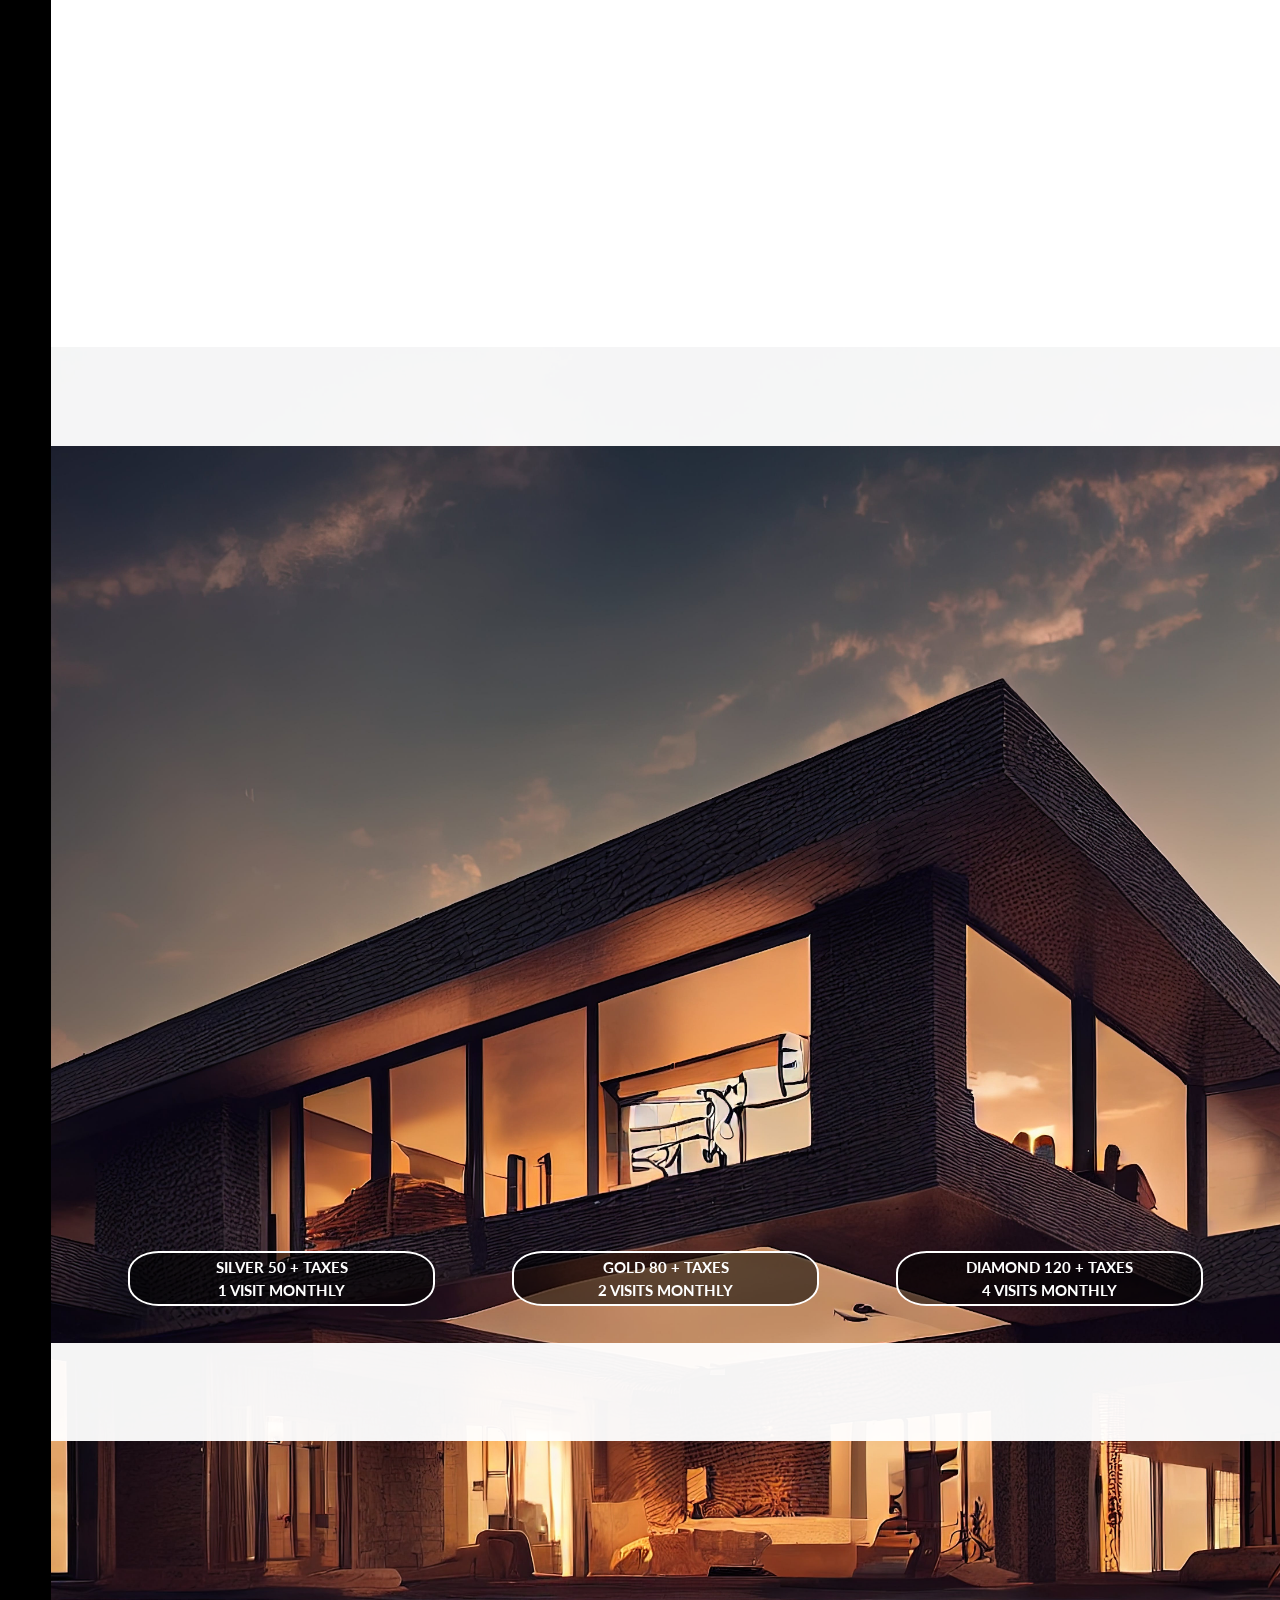
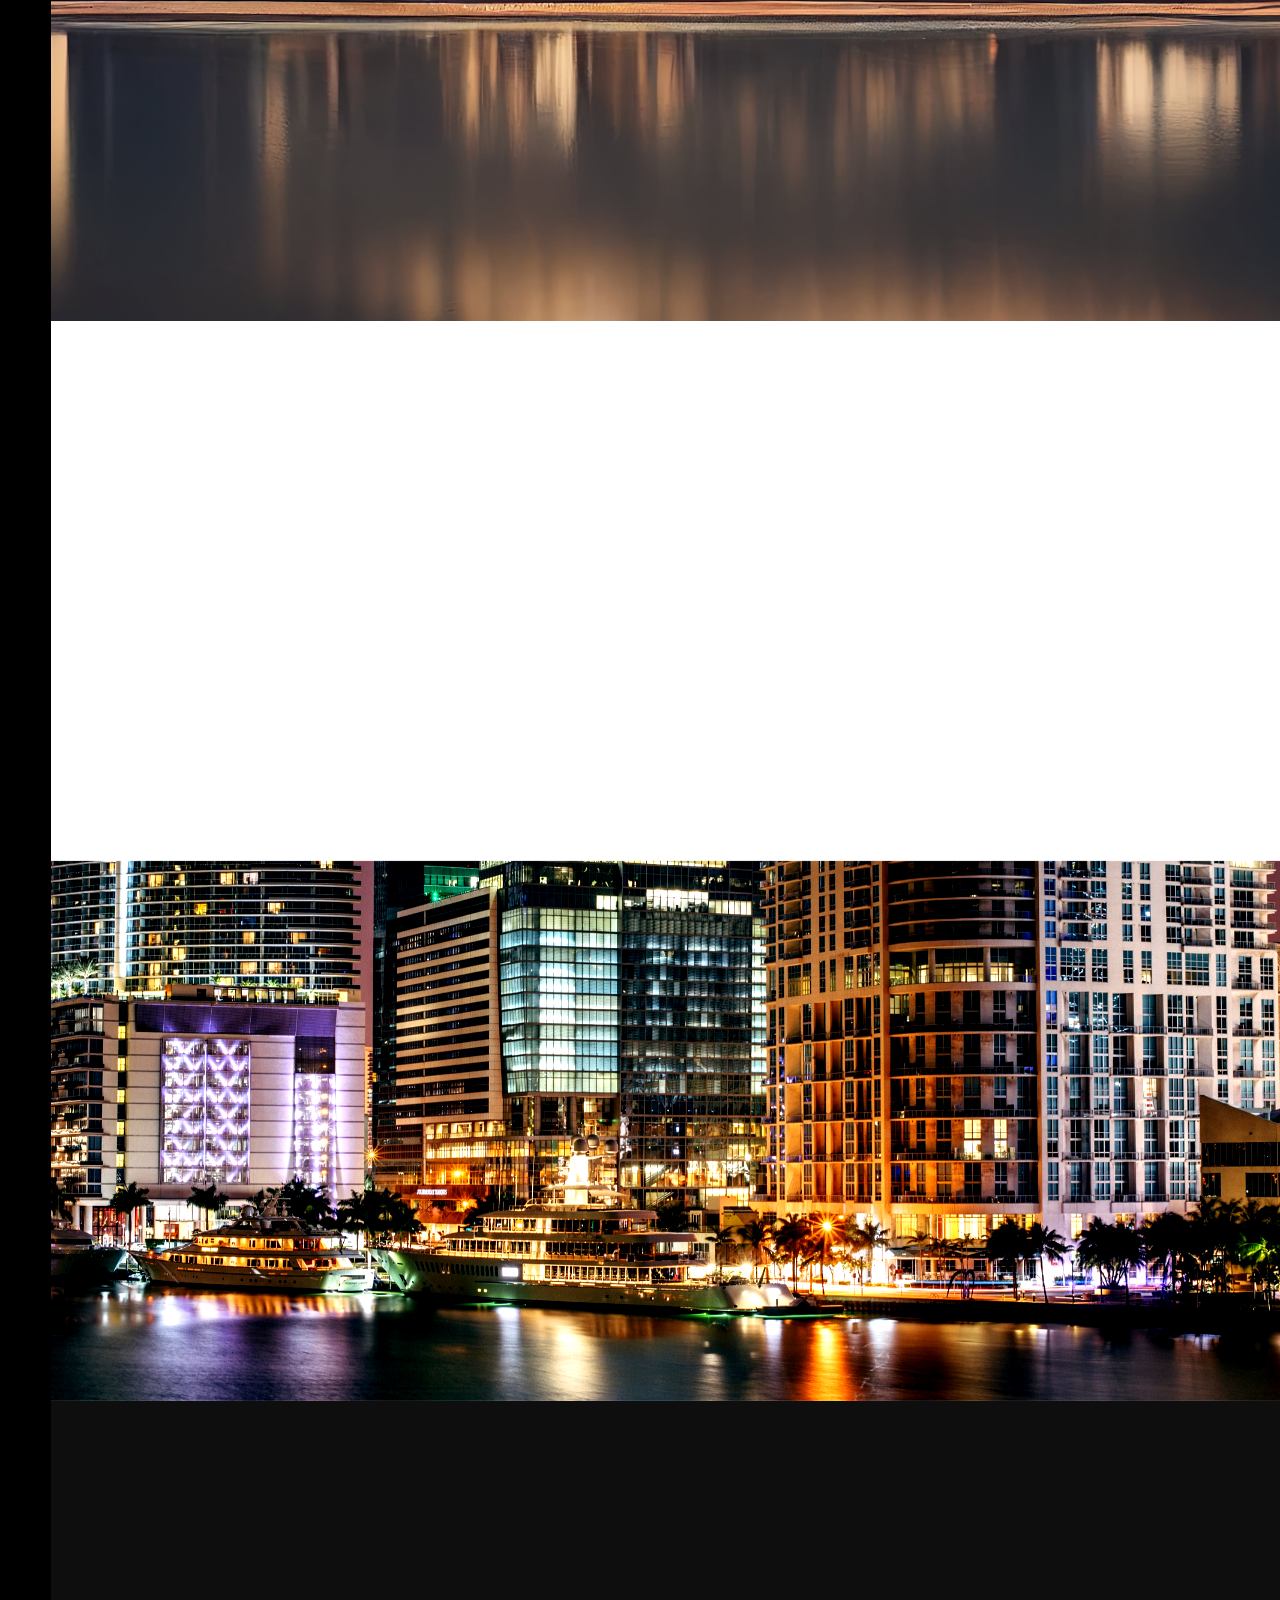
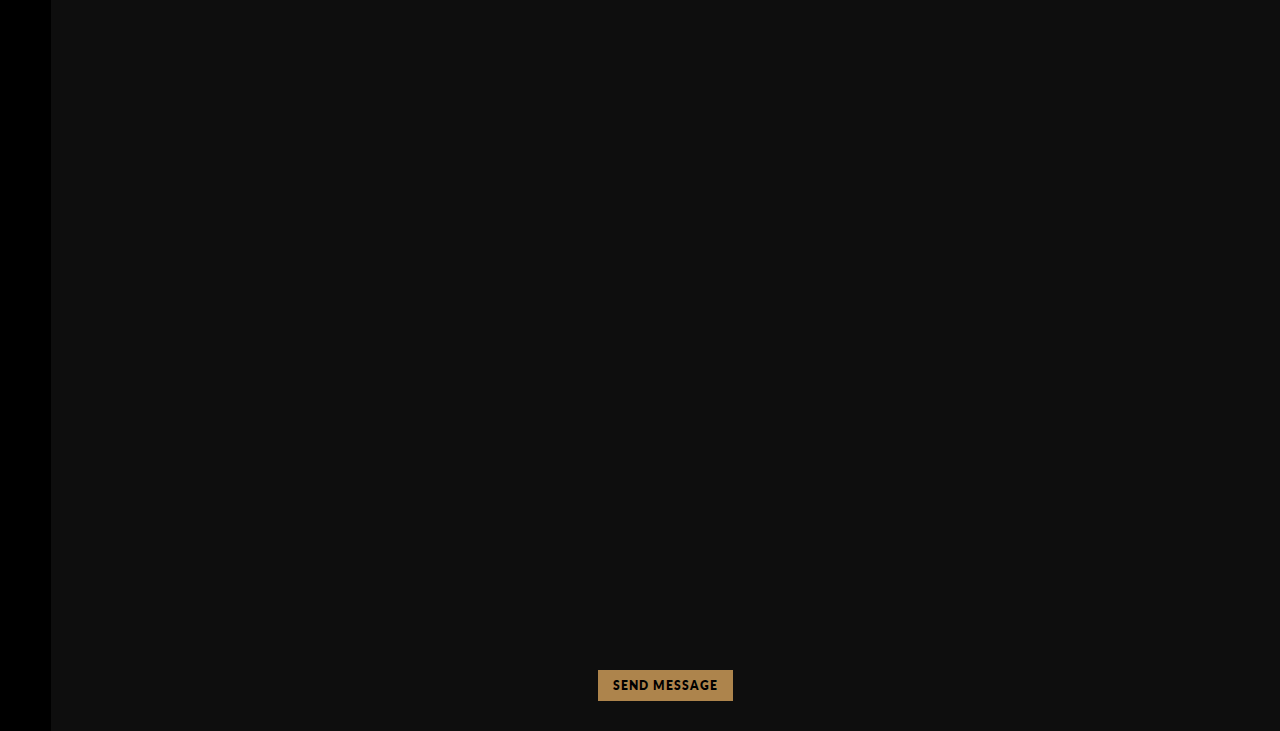
==== commit a493bb9e: "modificado" ====
--- a/Coastal/index.html
+++ b/Coastal/index.html
@@ -588,25 +588,15 @@
         data-aos-easing="ease-in-out">
         <p>Dear Neighbors, </p>
 
-         <p class="txtNewTwo"> Are you thinking of Selling or Buying a home? Whether you're looking to move on to new horizons or searching for your dream home, we're here to assist you every step of the way.
+         <p class="txtNewTwo"> Embark on a stress-free journey towards your dream home with the support of Real Estate Partner & Services. We recognize that buying or selling a home is a monumental decision, and our dedicated team is committed to walking alongside you every step of the way.
+
+          Picture this: a seamless experience guided by caring neighbors who understand and prioritize your goals. From our very first consultation to the exhilarating moment of closing, we're here to listen, advise, and execute according to your unique needs and preferences.
           
-          Selling? Fantastic news! We have a network of qualified buyers eagerly searching for homes in your area. Let us help you navigate the selling process smoothly and efficiently. Our expertise in the local market ensures that you'll receive top value for your property.
+          So, are you ready to take the first step towards your real estate aspirations? Reach out to us today to schedule your complimentary consultation. Let's collaborate to transform your dreams into reality together. <br>
           
-          Buying? Your perfect home is out there, and we're ready to help you find it. With access to a wide range of listings and a keen understanding of your preferences, we'll work tirelessly to match you with the ideal property.
+          Contact: <br> Gonzalo Navarro Phone: (561) 373-3404 Email: gnavarro.realestate@gmail.com Exp Realty License # 3299242 <br>
           
-          Call or text us now to receive a complimentary home value report. Discover the true worth of your home and take the next step towards your goals.
-          
-          We're more than just Real Estate Agents – we're your neighbors. Feel free to reach out to us with any questions or concerns you may have about real estate. You can find us right up the street, always ready to lend a helping hand.
-          
-          Contact Jeaneth Soulier at <a class="enlaceContact" href="tel:+9547011257">(954) 701-1257</a>  or via email at <a class="enlaceContact" href="mailto:jsoulier.realestate@gmail.com">jsoulier.realestate@gmail.com</a> C5 Global EXP Realty License # 3263736
-          
-          Contact Gonzalo Navarro at <a class="enlaceContact" href="tel:+5613733404">(561) 373-3404</a>  or via email at <a class="enlaceContact" href="mailto:gnavarro.realestate@gmail.com ">gnavarro.realestate@gmail.com</a> C5 Global EXP Realty License # 3299242
-          
-          Let's make your Real Estate dreams a reality.
-          
-          Warm regards,
-          
-          Your Real Estate Neighbors</p>
+          Jeaneth Soulier Phone: (954) 701-1257 Email: jsoulier.realestate@gmail.com Exp Realty License # 3263736</p>
         </article>
         <!-- <section class="imgPartner">
           <a href="https://www.jeanethsoulierrealtor.com/"
@@ -1390,8 +1380,8 @@
             >
               <img src="./recursos/icons8-smartphone-50.png" alt="" />
               <h4>PHONE</h4>
-              <p>Phone 561 373 3404</p>
-              <p>Phone 561 543 0539</p>
+              <p>Phone (561) 373-3404</p>
+              
             </article>
             <section
               class="separadores"
@@ -1442,7 +1432,7 @@
             <h3>IF YOU GOT ANY QUESTIONS</h3>
             <h3>PLEASE DO NOT HESITATE TO SEND US A MESSAGE.</h3>
           </article>
-          <form action="https://formsubmit.co/gonzo@seasidecondowatch.com" method="POST" class="formulario">
+          <form action="https://formsubmit.co/gnavarro.realestate@gmail.com" method="POST" class="formulario">
             <input
               type="text"
               name="name"
--- a/Coastal/style.css
+++ b/Coastal/style.css
@@ -1197,9 +1197,7 @@
   align-items: center;
   gap: 1em;
   border-radius: 43px;
-  background: #ededed;
-  box-shadow:  20px 20px 60px #dfdfdf,
-               -20px -20px 60px #fbfbfb;
+  
 }
 
 .txtNew p{
